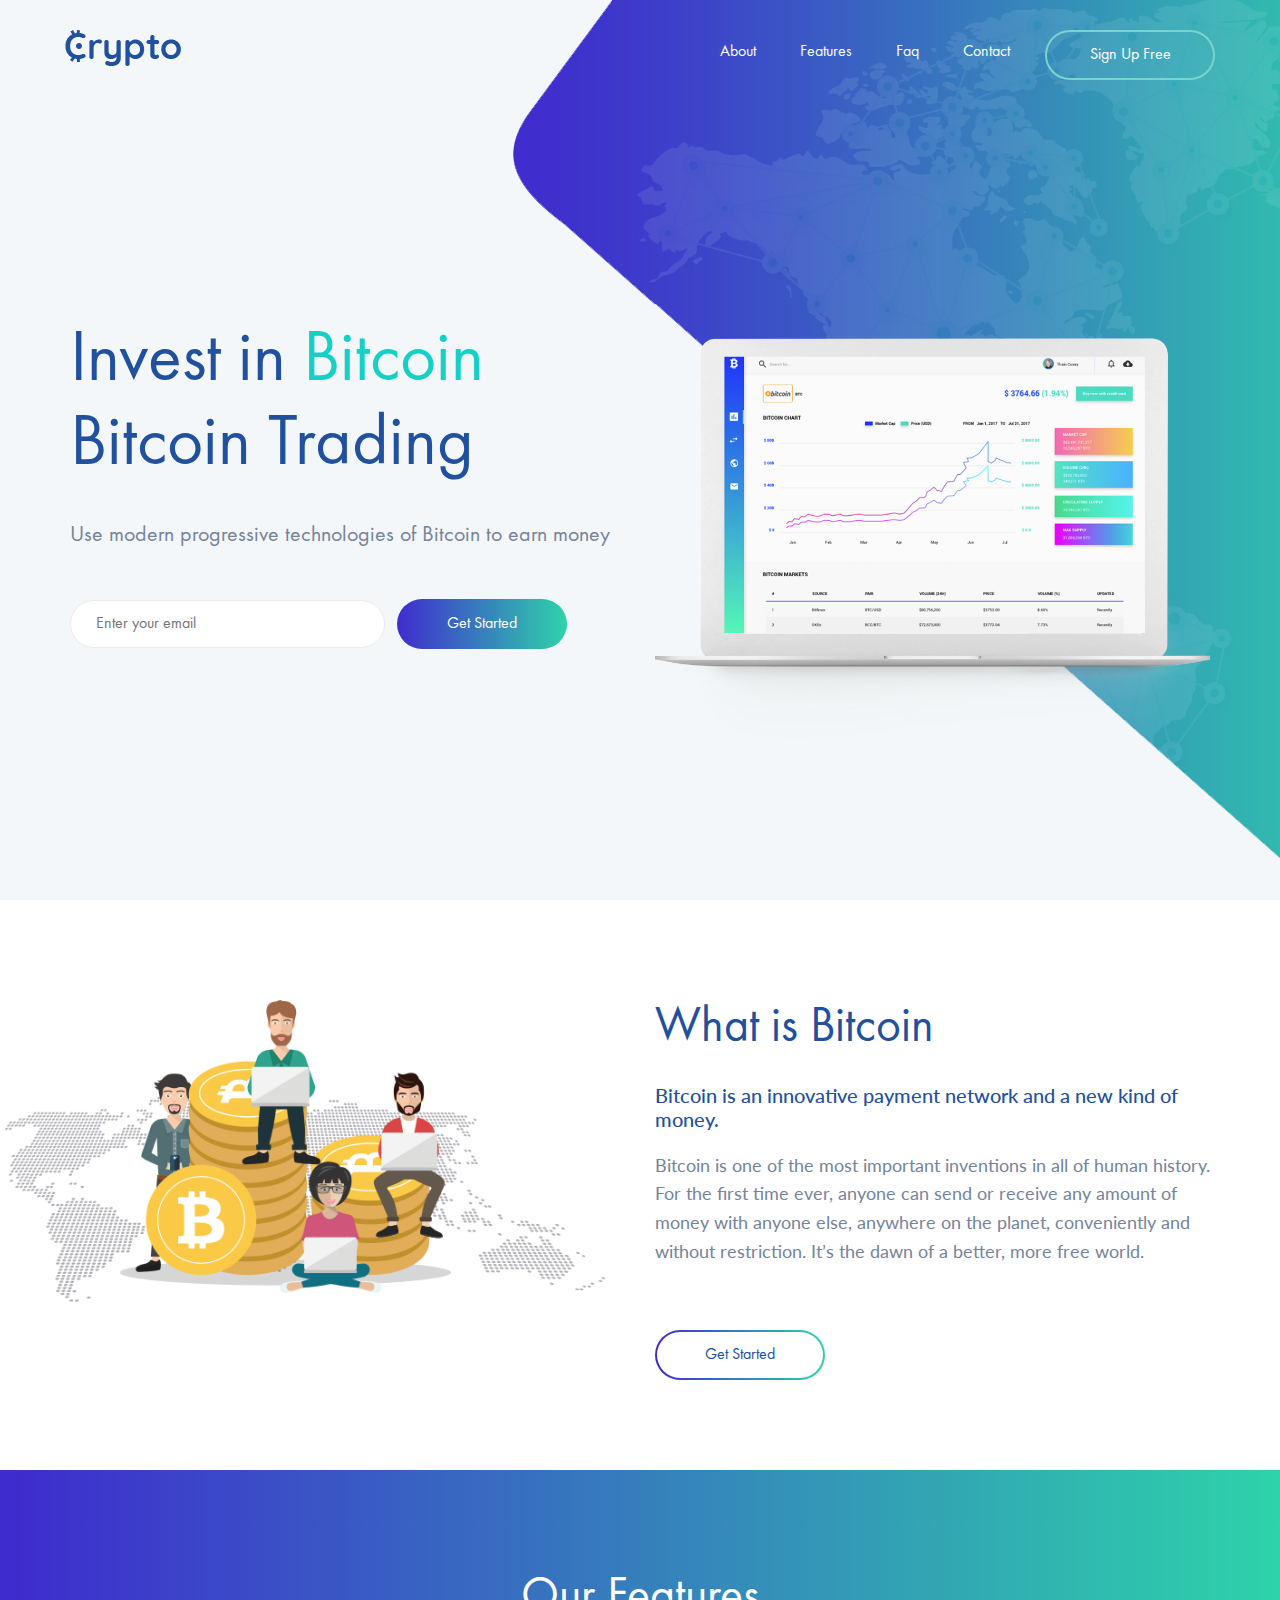
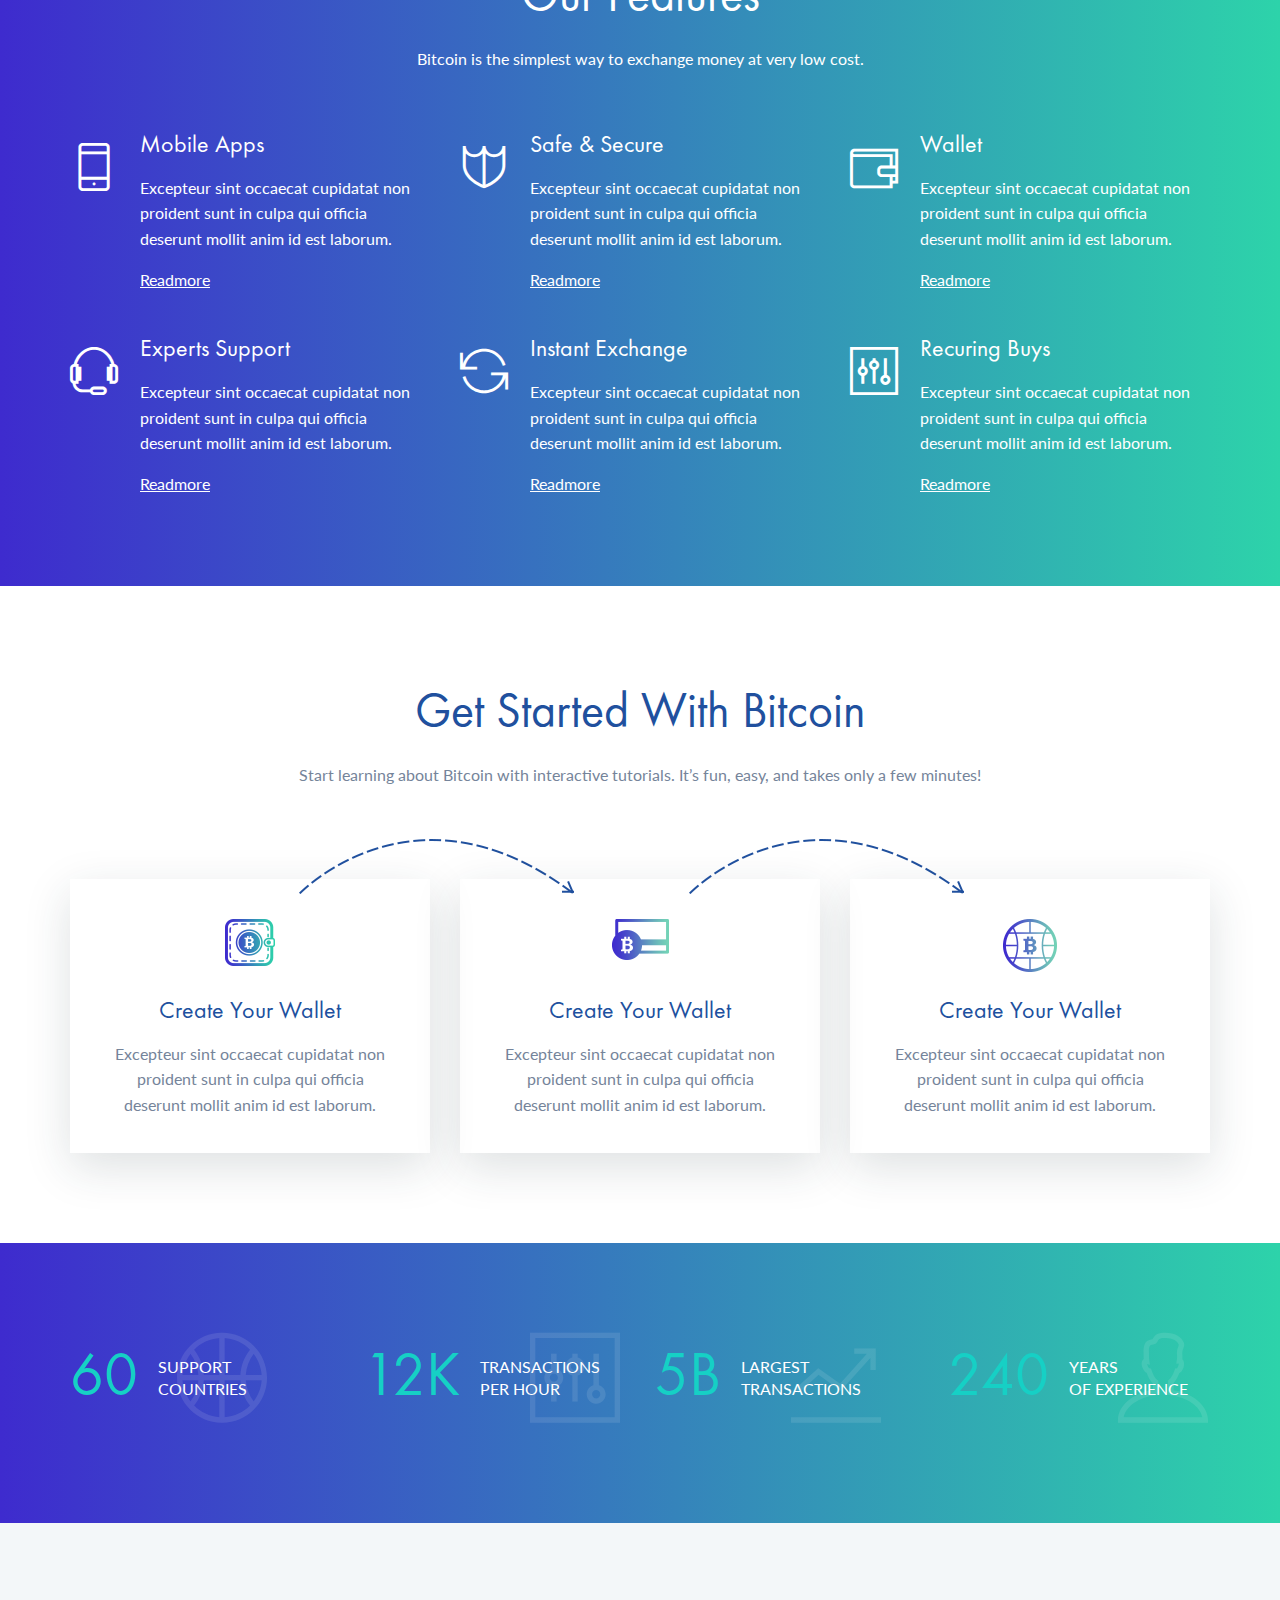
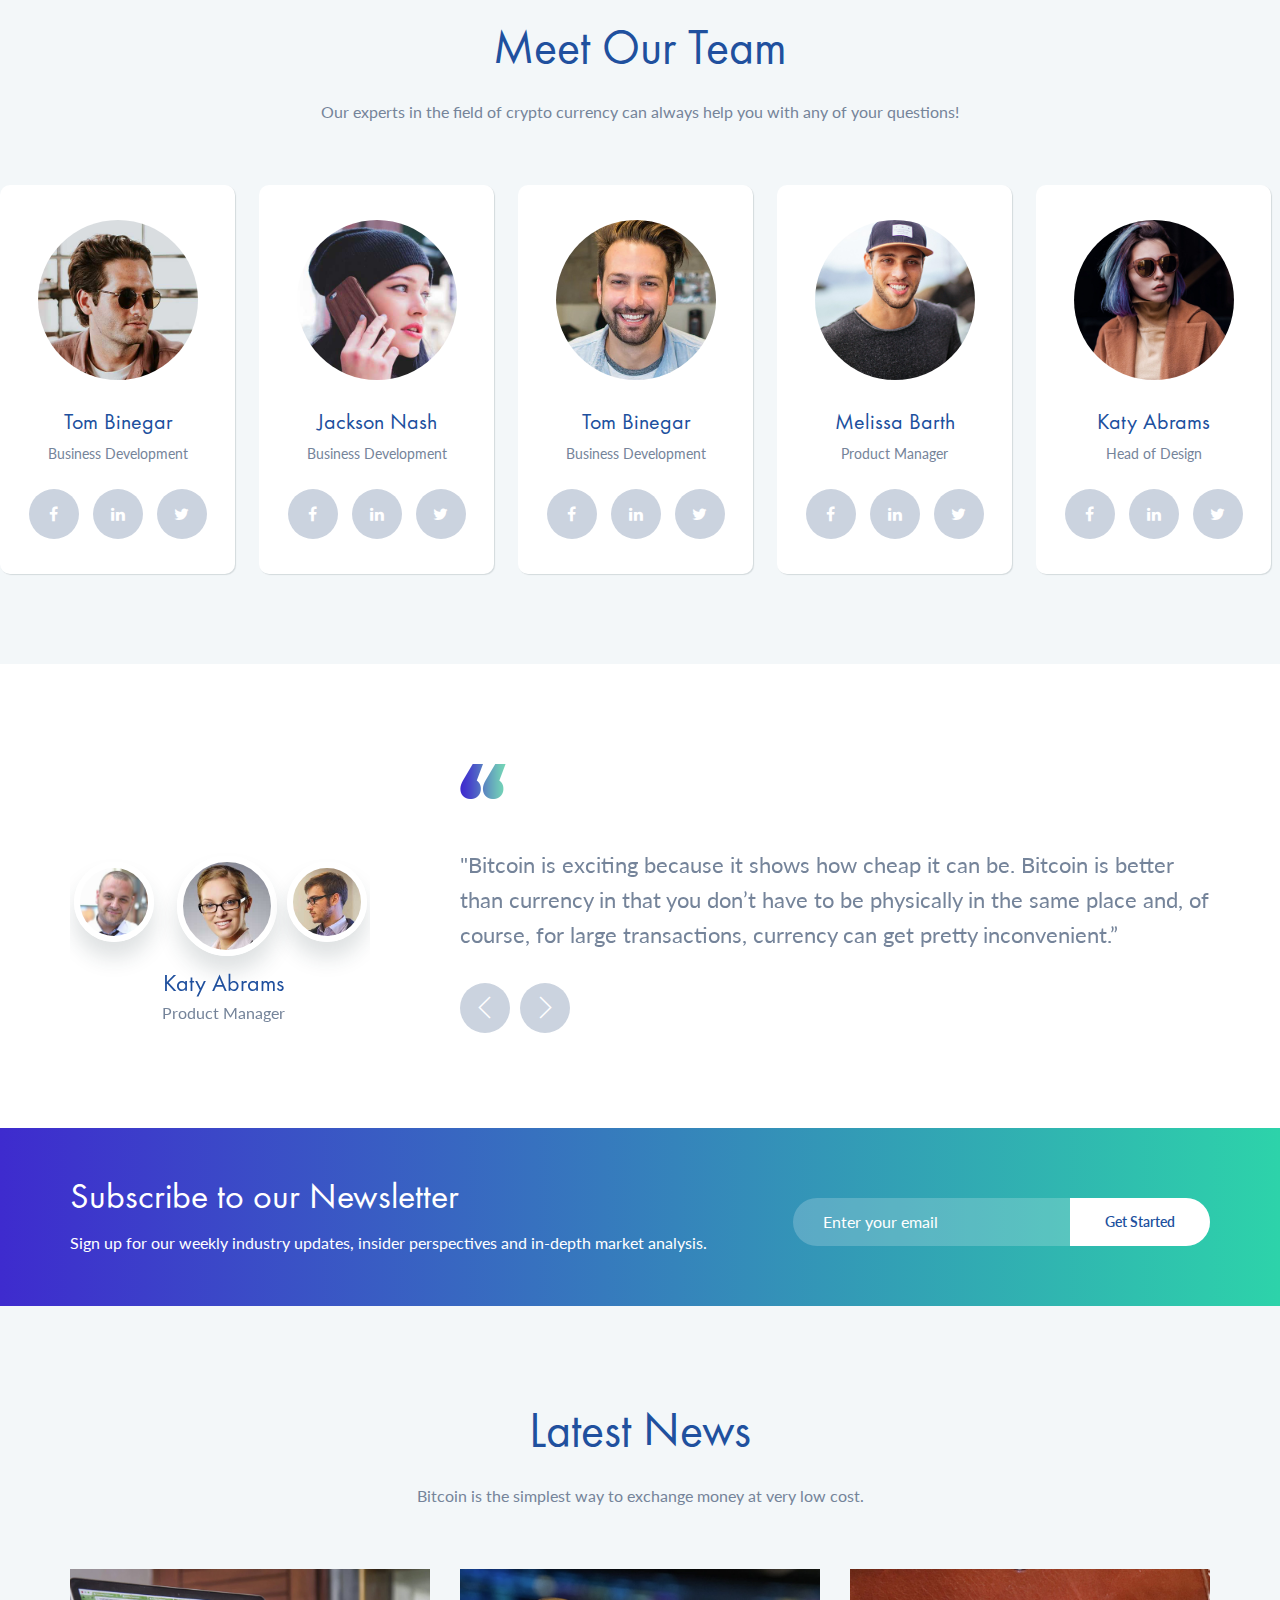
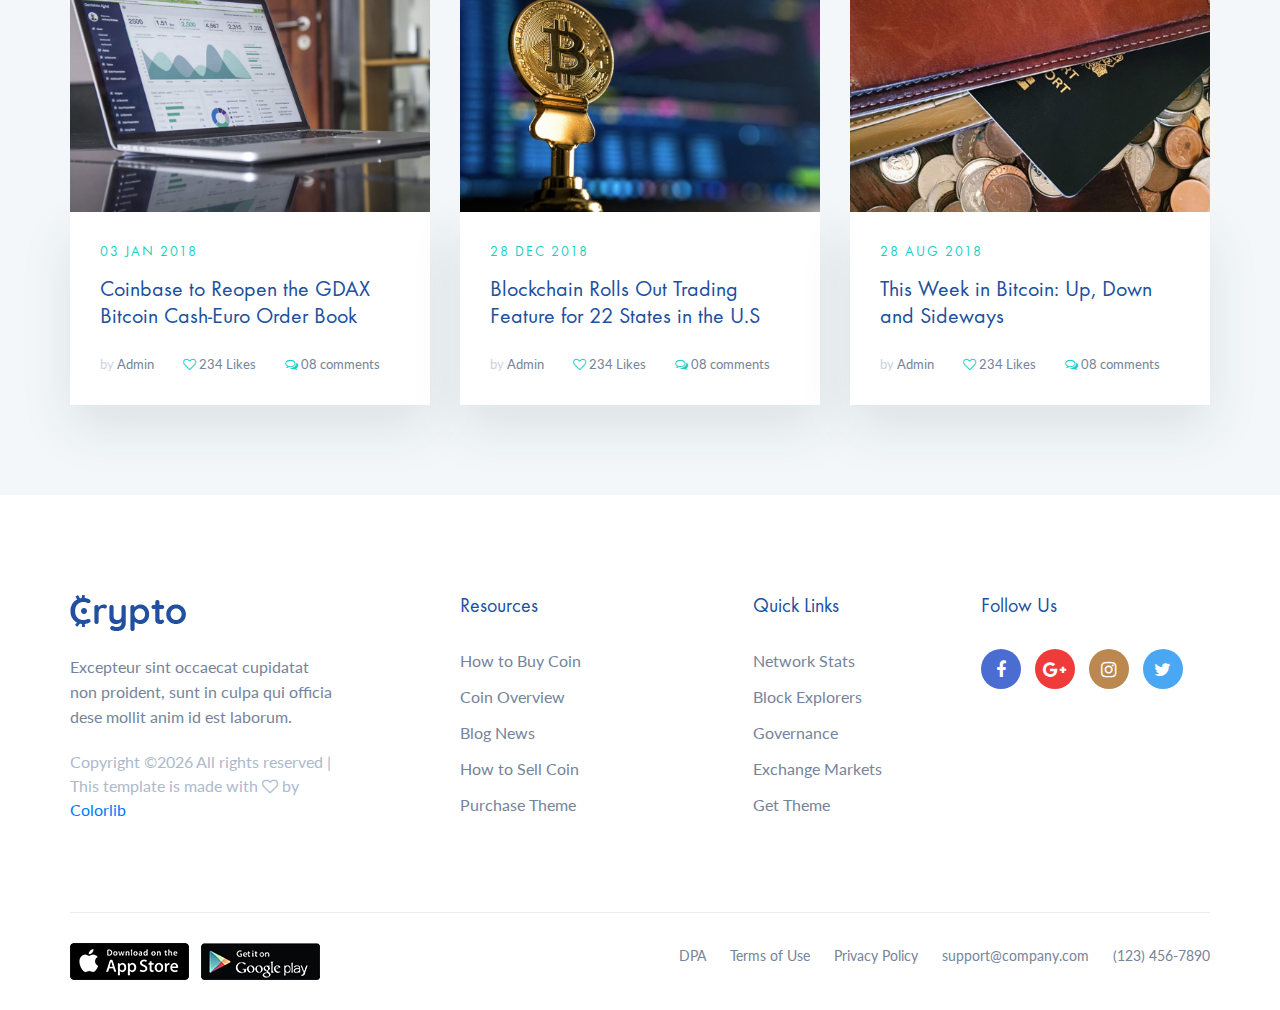
==== index.html @ 9664c6f5 "Initial commit" ====
<!DOCTYPE html>
<html lang="en">

<!-- Mirrored from preview.colorlib.com/theme/cryptocurrency/ by HTTrack Website Copier/3.x [XR&CO'2014], Wed, 09 Dec 2020 04:02:11 GMT -->
<head>
	<title>Cryptocurrency - Landing Page Template</title>
	<meta charset="UTF-8">
	<meta name="description" content="Cryptocurrency Landing Page Template">
	<meta name="keywords" content="cryptocurrency, unica, creative, html">
	<meta name="viewport" content="width=device-width, initial-scale=1.0">
	<!-- Favicon -->
	<link href="img/favicon.ico" rel="shortcut icon"/>

	<!-- Google Fonts -->
	<link href="https://fonts.googleapis.com/css?family=Lato" rel="stylesheet">

	<!-- Stylesheets -->
	<link rel="stylesheet" href="css/bootstrap.min.css"/>
	<link rel="stylesheet" href="css/font-awesome.min.css"/>
	<link rel="stylesheet" href="css/themify-icons.css"/>
	<link rel="stylesheet" href="css/animate.css"/>
	<link rel="stylesheet" href="css/owl.carousel.css"/>
	<link rel="stylesheet" href="css/style.css"/>


	<!--[if lt IE 9]>
	  <script src="https://oss.maxcdn.com/html5shiv/3.7.2/html5shiv.min.js"></script>
	  <script src="https://oss.maxcdn.com/respond/1.4.2/respond.min.js"></script>
	<![endif]-->

</head>
<body>
	<!-- Page Preloder -->
	<div id="preloder">
		<div class="loader"></div>
	</div>

	<!-- Header section -->
	<header class="header-section clearfix">
		<div class="container-fluid">
			<a href="index-2.html" class="site-logo">
				<img src="img/logo.png" alt="">
			</a>
			<div class="responsive-bar"><i class="fa fa-bars"></i></div>
			<a href="#" class="user"><i class="fa fa-user"></i></a>
			<a href="#" class="site-btn">Sign Up Free</a>
			<nav class="main-menu">
				<ul class="menu-list">
					<li><a href="#">About</a></li>
					<li><a href="#">Features</a></li>
					<li><a href="#">Faq</a></li>
					<li><a href="#">Contact</a></li>
				</ul>
			</nav>
		</div>
	</header>
	<!-- Header section end -->


	<!-- Hero section -->
	<section class="hero-section">
		<div class="container">
			<div class="row">
				<div class="col-md-6 hero-text">
					<h2>Invest in <span>Bitcoin</span> <br>Bitcoin Trading</h2>
					<h4>Use modern progressive technologies of Bitcoin to earn money</h4>
					<form class="hero-subscribe-from">
						<input type="text" placeholder="Enter your email">
						<button class="site-btn sb-gradients">Get Started</button>
					</form>
				</div>
				<div class="col-md-6">
					<img src="img/laptop.png" class="laptop-image" alt="">
				</div>
			</div>
		</div>
	</section>
	<!-- Hero section end -->


	<!-- About section -->
	<section class="about-section spad">
		<div class="container">
			<div class="row">
				<div class="col-lg-6 offset-lg-6 about-text">
					<h2>What is Bitcoin</h2>
					<h5>Bitcoin is an innovative payment network and a new kind of money.</h5>
					<p>Bitcoin is one of the most important inventions in all of human history. For the first time ever, anyone can send or receive any amount of money with anyone else, anywhere on the planet, conveniently and without restriction. It’s the dawn of a better, more free world.</p>
					<a href="#" class="site-btn sb-gradients sbg-line mt-5">Get Started</a>
				</div>
			</div>
			<div class="about-img">
				<img src="img/about-img.png" alt="">
			</div>
		</div>
	</section>
	<!-- About section end -->


	<!-- Features section -->
	<section class="features-section spad gradient-bg">
		<div class="container text-white">
			<div class="section-title text-center">
				<h2>Our Features</h2>
				<p>Bitcoin is the simplest way to exchange money at very low cost.</p>
			</div>
			<div class="row">
				<!-- feature -->
				<div class="col-md-6 col-lg-4 feature">
					<i class="ti-mobile"></i>
					<div class="feature-content">
						<h4>Mobile Apps</h4>
						<p>Excepteur sint occaecat cupidatat non proident sunt in culpa qui officia deserunt mollit anim id est laborum. </p>
						<a href="#" class="readmore">Readmore</a>
					</div>
				</div>
				<!-- feature -->
				<div class="col-md-6 col-lg-4 feature">
					<i class="ti-shield"></i>
					<div class="feature-content">
						<h4>Safe & Secure</h4>
						<p>Excepteur sint occaecat cupidatat non proident sunt in culpa qui officia deserunt mollit anim id est laborum. </p>
						<a href="#" class="readmore">Readmore</a>
					</div>
				</div>
				<!-- feature -->
				<div class="col-md-6 col-lg-4 feature">
					<i class="ti-wallet"></i>
					<div class="feature-content">
						<h4>Wallet</h4>
						<p>Excepteur sint occaecat cupidatat non proident sunt in culpa qui officia deserunt mollit anim id est laborum. </p>
						<a href="#" class="readmore">Readmore</a>
					</div>
				</div>
				<!-- feature -->
				<div class="col-md-6 col-lg-4 feature">
					<i class="ti-headphone-alt"></i>
					<div class="feature-content">
						<h4>Experts Support</h4>
						<p>Excepteur sint occaecat cupidatat non proident sunt in culpa qui officia deserunt mollit anim id est laborum. </p>
						<a href="#" class="readmore">Readmore</a>
					</div>
				</div>
				<!-- feature -->
				<div class="col-md-6 col-lg-4 feature">
					<i class="ti-reload"></i>
					<div class="feature-content">
						<h4>Instant Exchange</h4>
						<p>Excepteur sint occaecat cupidatat non proident sunt in culpa qui officia deserunt mollit anim id est laborum. </p>
						<a href="#" class="readmore">Readmore</a>
					</div>
				</div>
				<!-- feature -->
				<div class="col-md-6 col-lg-4 feature">
					<i class="ti-panel"></i>
					<div class="feature-content">
						<h4>Recuring Buys</h4>
						<p>Excepteur sint occaecat cupidatat non proident sunt in culpa qui officia deserunt mollit anim id est laborum. </p>
						<a href="#" class="readmore">Readmore</a>
					</div>
				</div>
			</div>
		</div>
	</section>
	<!-- Features section end -->


	<!-- Process section -->
	<section class="process-section spad">
		<div class="container">
			<div class="section-title text-center">
				<h2>Get Started With Bitcoin</h2>
				<p>Start learning about Bitcoin with interactive tutorials. It’s fun, easy, and takes only a few minutes! </p>
			</div>
			<div class="row">
				<div class="col-md-4 process">
					<div class="process-step">
						<figure class="process-icon">
							<img src="img/process-icons/1.png" alt="#">
						</figure>
						<h4>Create Your Wallet</h4>
						<p>Excepteur sint occaecat cupidatat non proident sunt in culpa qui officia deserunt mollit anim id est laborum. </p>
					</div>
				</div>
				<div class="col-md-4 process">
					<div class="process-step">
						<figure class="process-icon">
							<img src="img/process-icons/2.png" alt="#">
						</figure>
						<h4>Create Your Wallet</h4>
						<p>Excepteur sint occaecat cupidatat non proident sunt in culpa qui officia deserunt mollit anim id est laborum. </p>
					</div>
				</div>
				<div class="col-md-4 process">
					<div class="process-step">
						<figure class="process-icon">
							<img src="img/process-icons/3.png" alt="#">
						</figure>
						<h4>Create Your Wallet</h4>
						<p>Excepteur sint occaecat cupidatat non proident sunt in culpa qui officia deserunt mollit anim id est laborum. </p>
					</div>
				</div>
			</div>
		</div>
	</section>
	<!-- Process section end -->


	<!-- Fact section -->
	<section class="fact-section gradient-bg">
		<div class="container">
			<div class="row">
				<div class="col-sm-6 col-md-6 col-lg-3">
					<div class="fact">
						<h2>60</h2>
						<p>Support <br> Countries</p>
						<i class="ti-basketball"></i>
					</div>
				</div>
				<div class="col-sm-6 col-md-6 col-lg-3">
					<div class="fact">
						<h2>12K</h2>
						<p>Transactions  <br> per hour</p>
						<i class="ti-panel"></i>
					</div>
				</div>
				<div class="col-sm-6 col-md-6 col-lg-3">
					<div class="fact">
						<h2>5B</h2>
						<p>Largest <br> Transactions</p>
						<i class="ti-stats-up"></i>
					</div>
				</div>
				<div class="col-sm-6 col-md-6 col-lg-3">
					<div class="fact">
						<h2>240</h2>
						<p>Years <br> of Experience</p>
						<i class="ti-user"></i>
					</div>
				</div>
			</div>
		</div>
	</section>
	<!-- Fact section end -->


	<!-- Team section -->
	<section class="team-section spad">
		<div class="container">
			<div class="section-title text-center">
				<h2>Meet Our Team</h2>
				<p>Our experts in the field of crypto currency can always help you with any of your questions!</p>
			</div>
		</div>
		<div class="team-members clearfix">
			<!-- Team member -->
			<div class="member">
				<div class="member-text">
					<div class="member-img set-bg" data-setbg="img/member/1.jpg"></div>
					<h2>Tom Binegar</h2>
					<span>Business Development</span>
				</div>
				<div class="member-social">
					<a href="#"><i class="fa fa-facebook"></i></a>
					<a href="#"><i class="fa fa-linkedin"></i></a>
					<a href="#"><i class="fa fa-twitter"></i></a>
				</div>
				<div class="member-info">
					<div class="member-img mf set-bg" data-setbg="img/member/1.jpg"></div>
					<div class="member-meta">
						<h2>Tom Binegar</h2>
						<span>Marketing Director</span>
					</div>
					<p>Jackson Nash is a full-time faculty member of the Marketing and Behavioural Science Division at the Sauder School of Business at UBC. He leads the Entrepreneurship Group, in the undergraduate and graduate programs, teaching actively in both of these.</p>
				</div>
			</div>
			<!-- Team member -->
			<div class="member">
				<div class="member-text">
					<div class="member-img set-bg" data-setbg="img/member/2.jpg"></div>
					<h2>Jackson Nash</h2>
					<span>Business Development</span>
				</div>
				<div class="member-social">
					<a href="#"><i class="fa fa-facebook"></i></a>
					<a href="#"><i class="fa fa-linkedin"></i></a>
					<a href="#"><i class="fa fa-twitter"></i></a>
				</div>
				<div class="member-info">
					<div class="member-img mf set-bg" data-setbg="img/member/2.jpg"></div>
					<div class="member-meta">
						<h2>Jackson Nash</h2>
						<span>Marketing Director</span>
					</div>
					<p>Jackson Nash is a full-time faculty member of the Marketing and Behavioural Science Division at the Sauder School of Business at UBC. He leads the Entrepreneurship Group, in the undergraduate and graduate programs, teaching actively in both of these.</p>
				</div>
			</div>
			<!-- Team member -->
			<div class="member">
				<div class="member-text">
					<div class="member-img set-bg" data-setbg="img/member/3.jpg"></div>
					<h2>Tom Binegar</h2>
					<span>Business Development</span>
				</div>
				<div class="member-social">
					<a href="#"><i class="fa fa-facebook"></i></a>
					<a href="#"><i class="fa fa-linkedin"></i></a>
					<a href="#"><i class="fa fa-twitter"></i></a>
				</div>
				<div class="member-info">
					<div class="member-img mf set-bg" data-setbg="img/member/3.jpg"></div>
					<div class="member-meta">
						<h2>Aaron Ballance</h2>
						<span>Ceo Bitcoin</span>
					</div>
					<p>Jackson Nash is a full-time faculty member of the Marketing and Behavioural Science Division at the Sauder School of Business at UBC. He leads the Entrepreneurship Group, in the undergraduate and graduate programs, teaching actively in both of these.</p>
				</div>
			</div>
			<!-- Team member -->
			<div class="member">
				<div class="member-text">
					<div class="member-img set-bg" data-setbg="img/member/4.jpg"></div>
					<h2>Melissa Barth</h2>
					<span>Product Manager</span>
				</div>
				<div class="member-social">
					<a href="#"><i class="fa fa-facebook"></i></a>
					<a href="#"><i class="fa fa-linkedin"></i></a>
					<a href="#"><i class="fa fa-twitter"></i></a>
				</div>
				<div class="member-info">
					<div class="member-img mf set-bg" data-setbg="img/member/4.jpg"></div>
					<div class="member-meta">
						<h2>Melissa Barth</h2>
						<span>Product Manager</span>
					</div>
					<p>Jackson Nash is a full-time faculty member of the Marketing and Behavioural Science Division at the Sauder School of Business at UBC. He leads the Entrepreneurship Group, in the undergraduate and graduate programs, teaching actively in both of these.</p>
				</div>
			</div>
			<!-- Team member -->
			<div class="member">
				<div class="member-text">
					<div class="member-img set-bg" data-setbg="img/member/5.jpg"></div>
					<h2>Katy Abrams</h2>
					<span>Head of Design</span>
				</div>
				<div class="member-social">
					<a href="#"><i class="fa fa-facebook"></i></a>
					<a href="#"><i class="fa fa-linkedin"></i></a>
					<a href="#"><i class="fa fa-twitter"></i></a>
				</div>
				<div class="member-info">
					<div class="member-img mf set-bg" data-setbg="img/member/5.jpg"></div>
					<div class="member-meta">
						<h2>Katy Abrams</h2>
						<span>Head of Design</span>
					</div>
					<p>Jackson Nash is a full-time faculty member of the Marketing and Behavioural Science Division at the Sauder School of Business at UBC. He leads the Entrepreneurship Group, in the undergraduate and graduate programs, teaching actively in both of these.</p>
				</div>
			</div>
		</div>
	</section>
	<!-- Team section -->


	<!-- Review section -->
	<section class="review-section spad">
		<div class="container">
			<div class="row">
				<div class="col-lg-8 push-8">
					<img src="img/quote.png" alt="" class="quote mb-5">
					<div class="review-text-slider owl-carousel">
						<div class="review-text">
							<p>"Bitcoin is exciting because it shows how cheap it can be. Bitcoin is better than currency in that you don’t have to be physically in the same place and, of course, for large transactions, currency can get pretty inconvenient.”</p>
						</div>
						<div class="review-text">
							<p>"Bitcoin is exciting because it shows how cheap it can be. Bitcoin is better than currency in that you don’t have to be physically in the same place and, of course, for large transactions, currency can get pretty inconvenient.”</p>
						</div>
						<div class="review-text">
							<p>"Bitcoin is exciting because it shows how cheap it can be. Bitcoin is better than currency in that you don’t have to be physically in the same place and, of course, for large transactions, currency can get pretty inconvenient.”</p>
						</div>
					</div>
				</div>
				<div class="col-lg-4 pr-0 pull-3">
					<div class="review-meta-slider owl-carousel pt-5">
						<div class="author-meta">
							<div class="author-avatar set-bg" data-setbg="img/review/1.jpg"></div>
							<div class="author-name">
								<h4>Aaron Ballance</h4>
								<p>Ceo Bitcoin</p>
							</div>
						</div>
						<div class="author-meta">
							<div class="author-avatar set-bg" data-setbg="img/review/2.jpg"></div>
							<div class="author-name">
								<h4>Jackson Nash</h4>
								<p>Head of Design</p>
							</div>
						</div>
						<div class="author-meta">
							<div class="author-avatar set-bg" data-setbg="img/review/3.jpg"></div>
							<div class="author-name">
								<h4>Katy Abrams</h4>
								<p>Product Manager</p>
							</div>
						</div>
					</div>
				</div>
			</div>
		</div>
	</section>
	<!-- Review section end -->


	<!-- Newsletter section -->
	<section class="newsletter-section gradient-bg">
		<div class="container text-white">
			<div class="row">
				<div class="col-lg-7 newsletter-text">
					<h2>Subscribe to our Newsletter</h2>
					<p>Sign up for our weekly industry updates, insider perspectives and in-depth market analysis.</p>
				</div>
				<div class="col-lg-5 col-md-8 offset-lg-0 offset-md-2">
					<form class="newsletter-form">
						<input type="text" placeholder="Enter your email">
						<button>Get Started</button>
					</form>
				</div>
			</div>
		</div>
	</section>
	<!-- Newsletter section end -->



	<!-- Blog section -->
	<section class="blog-section spad">
		<div class="container">
			<div class="section-title text-center">
				<h2>Latest News</h2>
				<p>Bitcoin is the simplest way to exchange money at very low cost.</p>
			</div>
			<div class="row">
				<!-- blog item -->
				<div class="col-md-4">
					<div class="blog-item">
						<figure class="blog-thumb">
							<img src="img/blog/1.jpg" alt="">
						</figure>
						<div class="blog-text">
							<div class="post-date">03 jan 2018</div>
							<h4 class="blog-title"><a href="#">Coinbase to Reopen the GDAX Bitcoin Cash-Euro Order Book</a></h4>
							<div class="post-meta">
								<a href="#"><span>by</span> Admin</a>
								<a href="#"><i class="fa fa-heart-o"></i> 234 Likes</a>
								<a href="#"><i class="fa fa-comments-o"></i> 08 comments</a>
							</div>
						</div>
					</div>
				</div>
				<!-- blog item -->
				<div class="col-md-4">
					<div class="blog-item">
						<figure class="blog-thumb">
							<img src="img/blog/2.jpg" alt="">
						</figure>
						<div class="blog-text">
							<div class="post-date">28 dec 2018</div>
							<h4 class="blog-title"><a href="#">Blockchain Rolls Out Trading Feature for 22 States in the U.S</a></h4>
							<div class="post-meta">
								<a href="#"><span>by</span> Admin</a>
								<a href="#"><i class="fa fa-heart-o"></i> 234 Likes</a>
								<a href="#"><i class="fa fa-comments-o"></i> 08 comments</a>
							</div>
						</div>
					</div>
				</div>
				<!-- blog item -->
				<div class="col-md-4">
					<div class="blog-item">
						<figure class="blog-thumb">
							<img src="img/blog/3.jpg" alt="">
						</figure>
						<div class="blog-text">
							<div class="post-date">28 aug 2018</div>
							<h4 class="blog-title"><a href="#">This Week in Bitcoin: Up, Down and Sideways</a></h4>
							<div class="post-meta">
								<a href="#"><span>by</span> Admin</a>
								<a href="#"><i class="fa fa-heart-o"></i> 234 Likes</a>
								<a href="#"><i class="fa fa-comments-o"></i> 08 comments</a>
							</div>
						</div>
					</div>
				</div>
			</div>
		</div>
	</section>
	<!-- Blog section end -->


	<!-- Footer section -->
	<footer class="footer-section">
		<div class="container">
			<div class="row spad">
				<div class="col-md-6 col-lg-3 footer-widget">
					<img src="img/logo.png" class="mb-4" alt="">
					<p>Excepteur sint occaecat cupidatat non proident, sunt in culpa qui officia dese mollit anim id est laborum.</p>
					<span><!-- Link back to Colorlib can't be removed. Template is licensed under CC BY 3.0. -->
Copyright &copy;<script>document.write(new Date().getFullYear());</script> All rights reserved | This template is made with <i class="fa fa-heart-o" aria-hidden="true"></i> by <a href="https://colorlib.com/" target="_blank">Colorlib</a>
<!-- Link back to Colorlib can't be removed. Template is licensed under CC BY 3.0. --></span>
				</div>
				<div class="col-md-6 col-lg-2 offset-lg-1 footer-widget">
					<h5 class="widget-title">Resources</h5>
					<ul>
						<li><a href="#">How to Buy Coin</a></li>
						<li><a href="#">Coin Overview</a></li>
						<li><a href="#">Blog News</a></li>
						<li><a href="#">How to Sell Coin</a></li>
						<li><a href="#">Purchase Theme</a></li>
					</ul>
				</div>
				<div class="col-md-6 col-lg-2 offset-lg-1 footer-widget">
					<h5 class="widget-title">Quick Links</h5>
					<ul>
						<li><a href="#">Network Stats</a></li>
						<li><a href="#">Block Explorers</a></li>
						<li><a href="#">Governance</a></li>
						<li><a href="#">Exchange Markets</a></li>
						<li><a href="#">Get Theme</a></li>
					</ul>
				</div>
				<div class="col-md-6 col-lg-3 footer-widget pl-lg-5 pl-3">
					<h5 class="widget-title">Follow Us</h5>
					<div class="social">
						<a href="#" class="facebook"><i class="fa fa-facebook"></i></a>
						<a href="#" class="google"><i class="fa fa-google-plus"></i></a>
						<a href="#" class="instagram"><i class="fa fa-instagram"></i></a>
						<a href="#" class="twitter"><i class="fa fa-twitter"></i></a>
					</div>
				</div>
			</div>
			<div class="footer-bottom">
				<div class="row">
					<div class="col-lg-4 store-links text-center text-lg-left pb-3 pb-lg-0">
						<a href="#"><img src="img/appstore.png" alt="" class="mr-2"></a>
						<a href="#"><img src="img/playstore.png" alt=""></a>
					</div>
					<div class="col-lg-8 text-center text-lg-right">
						<ul class="footer-nav">
							<li><a href="#">DPA</a></li>
							<li><a href="#">Terms of Use</a></li>
							<li><a href="#">Privacy Policy </a></li>
							<li><a href="#">support@company.com</a></li>
							<li><a href="#">(123) 456-7890</a></li>
						</ul>
					</div>
				</div>
			</div>
		</div>
	</footer>


	<!--====== Javascripts & Jquery ======-->
	<script src="js/jquery-3.2.1.min.js"></script>
	<script src="js/owl.carousel.min.js"></script>
	<script src="js/main.js"></script>

<!-- Global site tag (gtag.js) - Google Analytics -->
<script async src="https://www.googletagmanager.com/gtag/js?id=UA-23581568-13"></script>
<script>
  window.dataLayer = window.dataLayer || [];
  function gtag(){dataLayer.push(arguments);}
  gtag('js', new Date());

  gtag('config', 'UA-23581568-13');
</script>


</body>

<!-- Mirrored from preview.colorlib.com/theme/cryptocurrency/ by HTTrack Website Copier/3.x [XR&CO'2014], Wed, 09 Dec 2020 04:02:21 GMT -->
</html>
---- css/themify-icons.css ----
@font-face {
	font-family: 'themify';
	src:url('../icon-fonts/themify9f24.eot?-fvbane');
	src:url('../icon-fonts/themifyd41d.eot?#iefix-fvbane') format('embedded-opentype'),
		url('../icon-fonts/themify9f24.woff?-fvbane') format('woff'),
		url('../icon-fonts/themify9f24.ttf?-fvbane') format('truetype'),
		url('../icon-fonts/themify9f24.svg?-fvbane#themify') format('svg');
	font-weight: normal;
	font-style: normal;
}

[class^="ti-"], [class*=" ti-"] {
	font-family: 'themify';
	speak: none;
	font-style: normal;
	font-weight: normal;
	font-variant: normal;
	text-transform: none;
	line-height: 1;

	/* Better Font Rendering =========== */
	-webkit-font-smoothing: antialiased;
	-moz-osx-font-smoothing: grayscale;
}

.ti-wand:before {
	content: "\e600";
}
.ti-volume:before {
	content: "\e601";
}
.ti-user:before {
	content: "\e602";
}
.ti-unlock:before {
	content: "\e603";
}
.ti-unlink:before {
	content: "\e604";
}
.ti-trash:before {
	content: "\e605";
}
.ti-thought:before {
	content: "\e606";
}
.ti-target:before {
	content: "\e607";
}
.ti-tag:before {
	content: "\e608";
}
.ti-tablet:before {
	content: "\e609";
}
.ti-star:before {
	content: "\e60a";
}
.ti-spray:before {
	content: "\e60b";
}
.ti-signal:before {
	content: "\e60c";
}
.ti-shopping-cart:before {
	content: "\e60d";
}
.ti-shopping-cart-full:before {
	content: "\e60e";
}
.ti-settings:before {
	content: "\e60f";
}
.ti-search:before {
	content: "\e610";
}
.ti-zoom-in:before {
	content: "\e611";
}
.ti-zoom-out:before {
	content: "\e612";
}
.ti-cut:before {
	content: "\e613";
}
.ti-ruler:before {
	content: "\e614";
}
.ti-ruler-pencil:before {
	content: "\e615";
}
.ti-ruler-alt:before {
	content: "\e616";
}
.ti-bookmark:before {
	content: "\e617";
}
.ti-bookmark-alt:before {
	content: "\e618";
}
.ti-reload:before {
	content: "\e619";
}
.ti-plus:before {
	content: "\e61a";
}
.ti-pin:before {
	content: "\e61b";
}
.ti-pencil:before {
	content: "\e61c";
}
.ti-pencil-alt:before {
	content: "\e61d";
}
.ti-paint-roller:before {
	content: "\e61e";
}
.ti-paint-bucket:before {
	content: "\e61f";
}
.ti-na:before {
	content: "\e620";
}
.ti-mobile:before {
	content: "\e621";
}
.ti-minus:before {
	content: "\e622";
}
.ti-medall:before {
	content: "\e623";
}
.ti-medall-alt:before {
	content: "\e624";
}
.ti-marker:before {
	content: "\e625";
}
.ti-marker-alt:before {
	content: "\e626";
}
.ti-arrow-up:before {
	content: "\e627";
}
.ti-arrow-right:before {
	content: "\e628";
}
.ti-arrow-left:before {
	content: "\e629";
}
.ti-arrow-down:before {
	content: "\e62a";
}
.ti-lock:before {
	content: "\e62b";
}
.ti-location-arrow:before {
	content: "\e62c";
}
.ti-link:before {
	content: "\e62d";
}
.ti-layout:before {
	content: "\e62e";
}
.ti-layers:before {
	content: "\e62f";
}
.ti-layers-alt:before {
	content: "\e630";
}
.ti-key:before {
	content: "\e631";
}
.ti-import:before {
	content: "\e632";
}
.ti-image:before {
	content: "\e633";
}
.ti-heart:before {
	content: "\e634";
}
.ti-heart-broken:before {
	content: "\e635";
}
.ti-hand-stop:before {
	content: "\e636";
}
.ti-hand-open:before {
	content: "\e637";
}
.ti-hand-drag:before {
	content: "\e638";
}
.ti-folder:before {
	content: "\e639";
}
.ti-flag:before {
	content: "\e63a";
}
.ti-flag-alt:before {
	content: "\e63b";
}
.ti-flag-alt-2:before {
	content: "\e63c";
}
.ti-eye:before {
	content: "\e63d";
}
.ti-export:before {
	content: "\e63e";
}
.ti-exchange-vertical:before {
	content: "\e63f";
}
.ti-desktop:before {
	content: "\e640";
}
.ti-cup:before {
	content: "\e641";
}
.ti-crown:before {
	content: "\e642";
}
.ti-comments:before {
	content: "\e643";
}
.ti-comment:before {
	content: "\e644";
}
.ti-comment-alt:before {
	content: "\e645";
}
.ti-close:before {
	content: "\e646";
}
.ti-clip:before {
	content: "\e647";
}
.ti-angle-up:before {
	content: "\e648";
}
.ti-angle-right:before {
	content: "\e649";
}
.ti-angle-left:before {
	content: "\e64a";
}
.ti-angle-down:before {
	content: "\e64b";
}
.ti-check:before {
	content: "\e64c";
}
.ti-check-box:before {
	content: "\e64d";
}
.ti-camera:before {
	content: "\e64e";
}
.ti-announcement:before {
	content: "\e64f";
}
.ti-brush:before {
	content: "\e650";
}
.ti-briefcase:before {
	content: "\e651";
}
.ti-bolt:before {
	content: "\e652";
}
.ti-bolt-alt:before {
	content: "\e653";
}
.ti-blackboard:before {
	content: "\e654";
}
.ti-bag:before {
	content: "\e655";
}
.ti-move:before {
	content: "\e656";
}
.ti-arrows-vertical:before {
	content: "\e657";
}
.ti-arrows-horizontal:before {
	content: "\e658";
}
.ti-fullscreen:before {
	content: "\e659";
}
.ti-arrow-top-right:before {
	content: "\e65a";
}
.ti-arrow-top-left:before {
	content: "\e65b";
}
.ti-arrow-circle-up:before {
	content: "\e65c";
}
.ti-arrow-circle-right:before {
	content: "\e65d";
}
.ti-arrow-circle-left:before {
	content: "\e65e";
}
.ti-arrow-circle-down:before {
	content: "\e65f";
}
.ti-angle-double-up:before {
	content: "\e660";
}
.ti-angle-double-right:before {
	content: "\e661";
}
.ti-angle-double-left:before {
	content: "\e662";
}
.ti-angle-double-down:before {
	content: "\e663";
}
.ti-zip:before {
	content: "\e664";
}
.ti-world:before {
	content: "\e665";
}
.ti-wheelchair:before {
	content: "\e666";
}
.ti-view-list:before {
	content: "\e667";
}
.ti-view-list-alt:before {
	content: "\e668";
}
.ti-view-grid:before {
	content: "\e669";
}
.ti-uppercase:before {
	content: "\e66a";
}
.ti-upload:before {
	content: "\e66b";
}
.ti-underline:before {
	content: "\e66c";
}
.ti-truck:before {
	content: "\e66d";
}
.ti-timer:before {
	content: "\e66e";
}
.ti-ticket:before {
	content: "\e66f";
}
.ti-thumb-up:before {
	content: "\e670";
}
.ti-thumb-down:before {
	content: "\e671";
}
.ti-text:before {
	content: "\e672";
}
.ti-stats-up:before {
	content: "\e673";
}
.ti-stats-down:before {
	content: "\e674";
}
.ti-split-v:before {
	content: "\e675";
}
.ti-split-h:before {
	content: "\e676";
}
.ti-smallcap:before {
	content: "\e677";
}
.ti-shine:before {
	content: "\e678";
}
.ti-shift-right:before {
	content: "\e679";
}
.ti-shift-left:before {
	content: "\e67a";
}
.ti-shield:before {
	content: "\e67b";
}
.ti-notepad:before {
	content: "\e67c";
}
.ti-server:before {
	content: "\e67d";
}
.ti-quote-right:before {
	content: "\e67e";
}
.ti-quote-left:before {
	content: "\e67f";
}
.ti-pulse:before {
	content: "\e680";
}
.ti-printer:before {
	content: "\e681";
}
.ti-power-off:before {
	content: "\e682";
}
.ti-plug:before {
	content: "\e683";
}
.ti-pie-chart:before {
	content: "\e684";
}
.ti-paragraph:before {
	content: "\e685";
}
.ti-panel:before {
	content: "\e686";
}
.ti-package:before {
	content: "\e687";
}
.ti-music:before {
	content: "\e688";
}
.ti-music-alt:before {
	content: "\e689";
}
.ti-mouse:before {
	content: "\e68a";
}
.ti-mouse-alt:before {
	content: "\e68b";
}
.ti-money:before {
	content: "\e68c";
}
.ti-microphone:before {
	content: "\e68d";
}
.ti-menu:before {
	content: "\e68e";
}
.ti-menu-alt:before {
	content: "\e68f";
}
.ti-map:before {
	content: "\e690";
}
.ti-map-alt:before {
	content: "\e691";
}
.ti-loop:before {
	content: "\e692";
}
.ti-location-pin:before {
	content: "\e693";
}
.ti-list:before {
	content: "\e694";
}
.ti-light-bulb:before {
	content: "\e695";
}
.ti-Italic:before {
	content: "\e696";
}
.ti-info:before {
	content: "\e697";
}
.ti-infinite:before {
	content: "\e698";
}
.ti-id-badge:before {
	content: "\e699";
}
.ti-hummer:before {
	content: "\e69a";
}
.ti-home:before {
	content: "\e69b";
}
.ti-help:before {
	content: "\e69c";
}
.ti-headphone:before {
	content: "\e69d";
}
.ti-harddrives:before {
	content: "\e69e";
}
.ti-harddrive:before {
	content: "\e69f";
}
.ti-gift:before {
	content: "\e6a0";
}
.ti-game:before {
	content: "\e6a1";
}
.ti-filter:before {
	content: "\e6a2";
}
.ti-files:before {
	content: "\e6a3";
}
.ti-file:before {
	content: "\e6a4";
}
.ti-eraser:before {
	content: "\e6a5";
}
.ti-envelope:before {
	content: "\e6a6";
}
.ti-download:before {
	content: "\e6a7";
}
.ti-direction:before {
	content: "\e6a8";
}
.ti-direction-alt:before {
	content: "\e6a9";
}
.ti-dashboard:before {
	content: "\e6aa";
}
.ti-control-stop:before {
	content: "\e6ab";
}
.ti-control-shuffle:before {
	content: "\e6ac";
}
.ti-control-play:before {
	content: "\e6ad";
}
.ti-control-pause:before {
	content: "\e6ae";
}
.ti-control-forward:before {
	content: "\e6af";
}
.ti-control-backward:before {
	content: "\e6b0";
}
.ti-cloud:before {
	content: "\e6b1";
}
.ti-cloud-up:before {
	content: "\e6b2";
}
.ti-cloud-down:before {
	content: "\e6b3";
}
.ti-clipboard:before {
	content: "\e6b4";
}
.ti-car:before {
	content: "\e6b5";
}
.ti-calendar:before {
	content: "\e6b6";
}
.ti-book:before {
	content: "\e6b7";
}
.ti-bell:before {
	content: "\e6b8";
}
.ti-basketball:before {
	content: "\e6b9";
}
.ti-bar-chart:before {
	content: "\e6ba";
}
.ti-bar-chart-alt:before {
	content: "\e6bb";
}
.ti-back-right:before {
	content: "\e6bc";
}
.ti-back-left:before {
	content: "\e6bd";
}
.ti-arrows-corner:before {
	content: "\e6be";
}
.ti-archive:before {
	content: "\e6bf";
}
.ti-anchor:before {
	content: "\e6c0";
}
.ti-align-right:before {
	content: "\e6c1";
}
.ti-align-left:before {
	content: "\e6c2";
}
.ti-align-justify:before {
	content: "\e6c3";
}
.ti-align-center:before {
	content: "\e6c4";
}
.ti-alert:before {
	content: "\e6c5";
}
.ti-alarm-clock:before {
	content: "\e6c6";
}
.ti-agenda:before {
	content: "\e6c7";
}
.ti-write:before {
	content: "\e6c8";
}
.ti-window:before {
	content: "\e6c9";
}
.ti-widgetized:before {
	content: "\e6ca";
}
.ti-widget:before {
	content: "\e6cb";
}
.ti-widget-alt:before {
	content: "\e6cc";
}
.ti-wallet:before {
	content: "\e6cd";
}
.ti-video-clapper:before {
	content: "\e6ce";
}
.ti-video-camera:before {
	content: "\e6cf";
}
.ti-vector:before {
	content: "\e6d0";
}
.ti-themify-logo:before {
	content: "\e6d1";
}
.ti-themify-favicon:before {
	content: "\e6d2";
}
.ti-themify-favicon-alt:before {
	content: "\e6d3";
}
.ti-support:before {
	content: "\e6d4";
}
.ti-stamp:before {
	content: "\e6d5";
}
.ti-split-v-alt:before {
	content: "\e6d6";
}
.ti-slice:before {
	content: "\e6d7";
}
.ti-shortcode:before {
	content: "\e6d8";
}
.ti-shift-right-alt:before {
	content: "\e6d9";
}
.ti-shift-left-alt:before {
	content: "\e6da";
}
.ti-ruler-alt-2:before {
	content: "\e6db";
}
.ti-receipt:before {
	content: "\e6dc";
}
.ti-pin2:before {
	content: "\e6dd";
}
.ti-pin-alt:before {
	content: "\e6de";
}
.ti-pencil-alt2:before {
	content: "\e6df";
}
.ti-palette:before {
	content: "\e6e0";
}
.ti-more:before {
	content: "\e6e1";
}
.ti-more-alt:before {
	content: "\e6e2";
}
.ti-microphone-alt:before {
	content: "\e6e3";
}
.ti-magnet:before {
	content: "\e6e4";
}
.ti-line-double:before {
	content: "\e6e5";
}
.ti-line-dotted:before {
	content: "\e6e6";
}
.ti-line-dashed:before {
	content: "\e6e7";
}
.ti-layout-width-full:before {
	content: "\e6e8";
}
.ti-layout-width-default:before {
	content: "\e6e9";
}
.ti-layout-width-default-alt:before {
	content: "\e6ea";
}
.ti-layout-tab:before {
	content: "\e6eb";
}
.ti-layout-tab-window:before {
	content: "\e6ec";
}
.ti-layout-tab-v:before {
	content: "\e6ed";
}
.ti-layout-tab-min:before {
	content: "\e6ee";
}
.ti-layout-slider:before {
	content: "\e6ef";
}
.ti-layout-slider-alt:before {
	content: "\e6f0";
}
.ti-layout-sidebar-right:before {
	content: "\e6f1";
}
.ti-layout-sidebar-none:before {
	content: "\e6f2";
}
.ti-layout-sidebar-left:before {
	content: "\e6f3";
}
.ti-layout-placeholder:before {
	content: "\e6f4";
}
.ti-layout-menu:before {
	content: "\e6f5";
}
.ti-layout-menu-v:before {
	content: "\e6f6";
}
.ti-layout-menu-separated:before {
	content: "\e6f7";
}
.ti-layout-menu-full:before {
	content: "\e6f8";
}
.ti-layout-media-right-alt:before {
	content: "\e6f9";
}
.ti-layout-media-right:before {
	content: "\e6fa";
}
.ti-layout-media-overlay:before {
	content: "\e6fb";
}
.ti-layout-media-overlay-alt:before {
	content: "\e6fc";
}
.ti-layout-media-overlay-alt-2:before {
	content: "\e6fd";
}
.ti-layout-media-left-alt:before {
	content: "\e6fe";
}
.ti-layout-media-left:before {
	content: "\e6ff";
}
.ti-layout-media-center-alt:before {
	content: "\e700";
}
.ti-layout-media-center:before {
	content: "\e701";
}
.ti-layout-list-thumb:before {
	content: "\e702";
}
.ti-layout-list-thumb-alt:before {
	content: "\e703";
}
.ti-layout-list-post:before {
	content: "\e704";
}
.ti-layout-list-large-image:before {
	content: "\e705";
}
.ti-layout-line-solid:before {
	content: "\e706";
}
.ti-layout-grid4:before {
	content: "\e707";
}
.ti-layout-grid3:before {
	content: "\e708";
}
.ti-layout-grid2:before {
	content: "\e709";
}
.ti-layout-grid2-thumb:before {
	content: "\e70a";
}
.ti-layout-cta-right:before {
	content: "\e70b";
}
.ti-layout-cta-left:before {
	content: "\e70c";
}
.ti-layout-cta-center:before {
	content: "\e70d";
}
.ti-layout-cta-btn-right:before {
	content: "\e70e";
}
.ti-layout-cta-btn-left:before {
	content: "\e70f";
}
.ti-layout-column4:before {
	content: "\e710";
}
.ti-layout-column3:before {
	content: "\e711";
}
.ti-layout-column2:before {
	content: "\e712";
}
.ti-layout-accordion-separated:before {
	content: "\e713";
}
.ti-layout-accordion-merged:before {
	content: "\e714";
}
.ti-layout-accordion-list:before {
	content: "\e715";
}
.ti-ink-pen:before {
	content: "\e716";
}
.ti-info-alt:before {
	content: "\e717";
}
.ti-help-alt:before {
	content: "\e718";
}
.ti-headphone-alt:before {
	content: "\e719";
}
.ti-hand-point-up:before {
	content: "\e71a";
}
.ti-hand-point-right:before {
	content: "\e71b";
}
.ti-hand-point-left:before {
	content: "\e71c";
}
.ti-hand-point-down:before {
	content: "\e71d";
}
.ti-gallery:before {
	content: "\e71e";
}
.ti-face-smile:before {
	content: "\e71f";
}
.ti-face-sad:before {
	content: "\e720";
}
.ti-credit-card:before {
	content: "\e721";
}
.ti-control-skip-forward:before {
	content: "\e722";
}
.ti-control-skip-backward:before {
	content: "\e723";
}
.ti-control-record:before {
	content: "\e724";
}
.ti-control-eject:before {
	content: "\e725";
}
.ti-comments-smiley:before {
	content: "\e726";
}
.ti-brush-alt:before {
	content: "\e727";
}
.ti-youtube:before {
	content: "\e728";
}
.ti-vimeo:before {
	content: "\e729";
}
.ti-twitter:before {
	content: "\e72a";
}
.ti-time:before {
	content: "\e72b";
}
.ti-tumblr:before {
	content: "\e72c";
}
.ti-skype:before {
	content: "\e72d";
}
.ti-share:before {
	content: "\e72e";
}
.ti-share-alt:before {
	content: "\e72f";
}
.ti-rocket:before {
	content: "\e730";
}
.ti-pinterest:before {
	content: "\e731";
}
.ti-new-window:before {
	content: "\e732";
}
.ti-microsoft:before {
	content: "\e733";
}
.ti-list-ol:before {
	content: "\e734";
}
.ti-linkedin:before {
	content: "\e735";
}
.ti-layout-sidebar-2:before {
	content: "\e736";
}
.ti-layout-grid4-alt:before {
	content: "\e737";
}
.ti-layout-grid3-alt:before {
	content: "\e738";
}
.ti-layout-grid2-alt:before {
	content: "\e739";
}
.ti-layout-column4-alt:before {
	content: "\e73a";
}
.ti-layout-column3-alt:before {
	content: "\e73b";
}
.ti-layout-column2-alt:before {
	content: "\e73c";
}
.ti-instagram:before {
	content: "\e73d";
}
.ti-google:before {
	content: "\e73e";
}
.ti-github:before {
	content: "\e73f";
}
.ti-flickr:before {
	content: "\e740";
}
.ti-facebook:before {
	content: "\e741";
}
.ti-dropbox:before {
	content: "\e742";
}
.ti-dribbble:before {
	content: "\e743";
}
.ti-apple:before {
	content: "\e744";
}
.ti-android:before {
	content: "\e745";
}
.ti-save:before {
	content: "\e746";
}
.ti-save-alt:before {
	content: "\e747";
}
.ti-yahoo:before {
	content: "\e748";
}
.ti-wordpress:before {
	content: "\e749";
}
.ti-vimeo-alt:before {
	content: "\e74a";
}
.ti-twitter-alt:before {
	content: "\e74b";
}
.ti-tumblr-alt:before {
	content: "\e74c";
}
.ti-trello:before {
	content: "\e74d";
}
.ti-stack-overflow:before {
	content: "\e74e";
}
.ti-soundcloud:before {
	content: "\e74f";
}
.ti-sharethis:before {
	content: "\e750";
}
.ti-sharethis-alt:before {
	content: "\e751";
}
.ti-reddit:before {
	content: "\e752";
}
.ti-pinterest-alt:before {
	content: "\e753";
}
.ti-microsoft-alt:before {
	content: "\e754";
}
.ti-linux:before {
	content: "\e755";
}
.ti-jsfiddle:before {
	content: "\e756";
}
.ti-joomla:before {
	content: "\e757";
}
.ti-html5:before {
	content: "\e758";
}
.ti-flickr-alt:before {
	content: "\e759";
}
.ti-email:before {
	content: "\e75a";
}
.ti-drupal:before {
	content: "\e75b";
}
.ti-dropbox-alt:before {
	content: "\e75c";
}
.ti-css3:before {
	content: "\e75d";
}
.ti-rss:before {
	content: "\e75e";
}
.ti-rss-alt:before {
	content: "\e75f";
}
---- css/style.css ----
/* =================================
------------------------------------
  Cryptocurrency - Landing Page
  Version: 1.0
 ------------------------------------ 
 ====================================*/



/*----------------------------------------*/
/* Template default CSS
/*----------------------------------------*/

@font-face {
	font-family: 'Futura';
	src: url("../fonts/Futura.woff");
}

html,
body {
	height: 100%;
	font-family: "Lato", sans-serif;
	-webkit-font-smoothing: antialiased;
	font-smoothing: antialiased;
}

h1,
h2,
h3,
h4,
h5,
h6 {
	color: #20509e;
	margin: 0;
	font-weight: 500;
	font-family: "Futura", sans-serif;
}

h1 {
	font-size: 70px;
}

h2 {
	font-size: 48px;
}

h3 {
	font-size: 30px;
}

h4 {
	font-size: 24px;
}

h5 {
	font-size: 20px;
}

h6 {
	font-size: 14px;
}

p {
	font-size: 15.7px;
	color: #75849a;
	line-height: 1.6;
}

img {
	max-width: 100%;
}

input:focus,
select:focus,
button:focus,
textarea:focus {
	outline: none;
}

a:hover,
a:focus {
	text-decoration: none;
	outline: none;
}

ul,
ol {
	padding: 0;
	margin: 0;
}

/*---------------------
	Helper CSS
-----------------------*/

.spad {
	padding-top: 100px;
	padding-bottom: 90px;
}

.section-title {
	margin-bottom: 60px;
}

.section-title h2 {
	margin-bottom: 20px;
}

.section-title p {
	margin-bottom: 0;
}

.set-bg {
	background-repeat: no-repeat;
	background-size: cover;
	background-position: center 0;
}

.text-white h1,
.text-white h2,
.text-white h3,
.text-white h4,
.text-white h5,
.text-white p,
.text-white span,
.text-white li,
.text-white a {
	color: #fff;
}

/*---------------------
	Commom elements
-----------------------*/

/* Buttons */

.site-btn {
	position: relative;
	display: inline-block;
	padding: 15px 30px;
	font-size: 16px;
	font-weight: 500;
	line-height: 16px;
	border-radius: 50px;
	font-family: "Futura", sans-serif;
	min-width: 170px;
	text-align: center;
	border: 2px solid #7ad4cc;
	cursor: pointer;
	color: #fff;
}

.site-btn:hover {
	color: #fff;
}

.site-btn.no-radius {
	border-radius: 2px;
}

.site-btn.sb-full-- {
	display: block;
	width: 100%;
	border-radius: 0;
}

.site-btn.sb-gradients {
	padding: 17px 32px;
	border: none;
	color: #fff;
}

.site-btn.sb-gradients.sbg-line {
	color: #20509e;
	z-index: 1;
}

.site-btn.sb-gradients.sbg-line:after {
	position: absolute;
	content: '';
	width: calc(100% - 4px);
	height: calc(100% - 4px);
	background: #fff;
	top: 2px;
	left: 2px;
	z-index: -1;
	border-radius: 50px;
}

.site-btn.sb-gradients.sbg-line:hover {
	color: #20509e;
}

.gradient-bg,
.site-btn.sb-gradients,
.member-social a:hover,
.single-blog-page .social-share a:hover,
.comment .comment-content .c-btn:hover,
.comment-form label {
	/* FF3.6-15 */
	/* Chrome10-25,Safari5.1-6 */
	background: -webkit-gradient(linear, left top, right top, from(#3e2bce), color-stop(100%, #2dd3aa), color-stop(100%, #2dd3aa), to(#2dd3aa));
	background: -o-linear-gradient(left, #3e2bce 0%, #2dd3aa 100%, #2dd3aa 100%, #2dd3aa 100%);
	background: linear-gradient(to right, #3e2bce 0%, #2dd3aa 100%, #2dd3aa 100%, #2dd3aa 100%);
	/* W3C, IE10+, FF16+, Chrome26+, Opera12+, Safari7+ */
	filter: progid:DXImageTransform.Microsoft.gradient( startColorstr='#3e2bce', endColorstr='#2dd3aa', GradientType=1);
	/* IE6-9 */
}

/* Image Popup */

.img-popup-warp .mfp-content,
.img-popup-warp.mfp-ready.mfp-removing .mfp-content {
	opacity: 0;
	-webkit-transform: scale(0.8);
	-ms-transform: scale(0.8);
	transform: scale(0.8);
	-webkit-transition: all 0.4s;
	-o-transition: all 0.4s;
	transition: all 0.4s;
}

.img-popup-warp.mfp-ready .mfp-content {
	opacity: 1;
	-webkit-transform: scale(1);
	-ms-transform: scale(1);
	transform: scale(1);
}

/* Preloder */

#preloder {
	position: fixed;
	width: 100%;
	height: 100%;
	top: 0;
	left: 0;
	z-index: 999999;
	background: #fff;
}

.loader {
	width: 40px;
	height: 40px;
	position: absolute;
	top: 50%;
	left: 50%;
	margin-top: -13px;
	margin-left: -13px;
	border-radius: 60px;
	animation: loader 0.8s linear infinite;
	-webkit-animation: loader 0.8s linear infinite;
}

@keyframes loader {
	0% {
		-webkit-transform: rotate(0deg);
		        transform: rotate(0deg);
		border: 4px solid #f44336;
		border-left-color: transparent;
	}
	50% {
		-webkit-transform: rotate(180deg);
		        transform: rotate(180deg);
		border: 4px solid #673ab7;
		border-left-color: transparent;
	}
	100% {
		-webkit-transform: rotate(360deg);
		        transform: rotate(360deg);
		border: 4px solid #f44336;
		border-left-color: transparent;
	}
}

@-webkit-keyframes loader {
	0% {
		-webkit-transform: rotate(0deg);
		border: 4px solid #f44336;
		border-left-color: transparent;
	}
	50% {
		-webkit-transform: rotate(180deg);
		border: 4px solid #673ab7;
		border-left-color: transparent;
	}
	100% {
		-webkit-transform: rotate(360deg);
		border: 4px solid #f44336;
		border-left-color: transparent;
	}
}

/*---------------------
	Header section
-----------------------*/

.header-section {
	position: absolute;
	width: 100%;
	top: 0;
	padding: 30px 50px 0;
	z-index: 99;
}

.header-section .site-btn {
	float: right;
	margin-left: 60px;
}

.header-section .responsive-bar,
.header-section .user {
	display: none;
}

.main-menu {
	float: right;
}

.menu-list {
	list-style: none;
}

.menu-list li {
	display: inline;
}

.menu-list li a {
	display: inline-block;
	font-family: "Futura", sans-serif;
	font-size: 16px;
	padding: 10px 5px;
	margin-right: 30px;
	color: #fff;
}

/*---------------------
	Hero Section
-----------------------*/

.hero-section {
	height: 900px;
	padding-top: 260px;
	display: block;
	background-image: url("../img/hero-bg.png");
	background-size: cover;
	background-color: #f3f7f9;
	background-position: right top;
	background-repeat: no-repeat;
	position: relative;
	overflow: hidden;
}

.hero-section .laptop-image {
	width: 685px;
	max-width: none;
	position: relative;
	left: 80px;
}

.hero-text {
	padding-top: 60px;
}

.hero-text h2 {
	font-size: 70px;
	margin-bottom: 35px;
}

.hero-text h2 span {
	color: #16d0c5;
}

.hero-text h4 {
	color: #75849a;
	font-size: 22px;
}

.hero-subscribe-from {
	margin-top: 50px;
	display: block;
}

.hero-subscribe-from input {
	width: 315px;
	border: 1px solid #ebebeb;
	background: #fff;
	height: 48px;
	padding: 0 25px;
	border-radius: 50px;
	font-family: "Futura", sans-serif;
	font-size: 16px;
	margin-right: 8px;
	margin-bottom: 20px;
}

/*---------------------
  About Section
-----------------------*/

.about-section .container {
	position: relative;
}

.about-text h2 {
	font-size: 48px;
	margin-bottom: 25px;
}

.about-text h5 {
	font-family: "Lato", sans-serif;
	margin-bottom: 20px;
}

.about-text p {
	font-size: 18px;
}

.about-img {
	position: absolute;
	top: 0;
	left: -120px;
	width: 662px;
}

/*---------------------
  Feature Section
-----------------------*/

.features-section .container {
	margin-bottom: -45px;
}

.feature {
	margin-bottom: 45px;
}

.feature i {
	font-size: 48px;
	float: left;
	padding-top: 10px;
}

.feature .feature-content {
	padding-left: 70px;
}

.feature .feature-content h4 {
	margin-bottom: 15px;
}

.feature .readmore {
	text-decoration: underline;
	line-height: 1.2;
}

/*---------------------
	Process Section
-----------------------*/

.process:last-child .process-step:after {
	display: none;
}

.process-step {
	position: relative;
	text-align: center;
	padding: 35px;
	margin-top: 30px;
	-webkit-box-shadow: 0 14px 43px rgba(33, 54, 61, 0.15);
	        box-shadow: 0 14px 43px rgba(33, 54, 61, 0.15);
}

.process-step .process-icon {
	height: 55px;
	margin-bottom: 30px;
	padding-top: 5px;
}

.process-step h4 {
	margin-bottom: 15px;
}

.process-step p {
	margin-bottom: 0;
}

.process-step:after {
	position: absolute;
	content: '';
	width: 275px;
	height: 56px;
	top: -40px;
	right: -40%;
	background: url("../img/process-line.png") no-repeat scroll 0 0/cover;
}

/*---------------------
	Fact Section
-----------------------*/

.fact-section {
	padding: 100px 0;
}

.fact {
	display: inline-block;
	position: relative;
}

.fact h2 {
	float: left;
	color: #16d0c5;
	font-size: 60px;
	margin-right: 20px;
}

.fact p {
	float: left;
	padding-top: 14px;
	line-height: 1.4;
	color: #fff;
	text-transform: uppercase;
}

.fact i {
	position: absolute;
	right: -20px;
	top: -10px;
	font-size: 90px;
	color: #fff;
	z-index: 0;
	opacity: 0.1;
}

/*---------------------
	Team Section
-----------------------*/

.team-section {
	background: #f3f7f9;
	overflow: hidden;
}

.team-members {
	margin: 0 -10px;
}

.member {
	background: #fff;
	width: calc(20% - 25px);
	display: inline-block;
	margin: 0 10px;
	text-align: center;
	padding: 50px 10px;
	-webkit-box-shadow: 1px 1px 1px rgba(33, 54, 61, 0.15);
	        box-shadow: 1px 1px 1px rgba(33, 54, 61, 0.15);
	border-radius: 10px;
	position: relative;
}

.member h2 {
	font-size: 22px;
	margin-bottom: 5px;
}

.member span {
	font-size: 14px;
	color: #75849a;
	display: block;
}

.member .member-text {
	-webkit-transition: all 0.4s;
	-o-transition: all 0.4s;
	transition: all 0.4s;
	opacity: 1;
}

.member:hover {
	-webkit-box-shadow: 1px 14px 43px rgba(33, 54, 61, 0.15);
	        box-shadow: 1px 14px 43px rgba(33, 54, 61, 0.15);
}

.member:hover .member-info {
	opacity: 1;
}

.member:hover .member-text {
	opacity: 0;
}

.member-img {
	width: 230px;
	height: 230px;
	display: inline-block;
	border-radius: 50%;
	margin-bottom: 25px;
}

.member-social {
	padding-top: 25px;
	background: #fff;
	position: relative;
	z-index: 2;
}

.member-social a {
	width: 50px;
	height: 50px;
	display: inline-block;
	border-radius: 50%;
	background: #cbd3df;
	color: #fff;
	padding-top: 13px;
	margin: 0 8px;
}

.member-meta {
	padding-left: 85px;
}

.member-info {
	padding: 50px 60px 10px;
	position: absolute;
	width: 100%;
	top: 0;
	left: 0;
	text-align: left;
	opacity: 0;
	-webkit-transition: all 0.4s;
	-o-transition: all 0.4s;
	transition: all 0.4s;
	height: 380px;
	overflow-y: auto;
}

.member-info p {
	display: block;
	padding-top: 25px;
	margin-bottom: 0;
}

.member-img.mf {
	width: 60px;
	height: 60px;
	opacity: 1;
	float: left;
	margin-bottom: 0;
}

/*---------------------
  Review Section
-----------------------*/

.review-meta-slider {
	position: relative;
	width: 300px;
}

.author-meta {
	padding: 50px 0 70px;
	position: relative;
	text-align: center;
}

.author-meta:last-child {
	margin-right: 0;
}

.author-avatar {
	width: 80px;
	height: 80px;
	border: 6px solid #fff;
	border-radius: 50%;
	-webkit-box-shadow: 0px 16px 21px rgba(33, 54, 61, 0.15);
	        box-shadow: 0px 16px 21px rgba(33, 54, 61, 0.15);
	display: inline-block;
}

.author-avatar h4 {
	font-size: 22px;
}

.author-avatar p {
	font-size: 14px;
}

.author-name {
	position: absolute;
	width: 280px;
	left: -50%;
	bottom: -10px;
	margin-left: -50px;
	text-align: center;
	visibility: hidden;
}

.center .author-meta {
	top: -6px;
}

.center .author-name {
	visibility: visible;
}

.center .author-avatar {
	width: 100px;
	height: 100px;
}

.review-text p {
	font-size: 22px;
}

.review-text-slider .owl-nav {
	padding-top: 15px;
}

.review-text-slider .owl-prev,
.review-text-slider .owl-next {
	width: 50px;
	height: 50px;
	display: inline-block;
	background: #cbd3df;
	color: #fff;
	font-size: 24px;
	text-align: center;
	margin-right: 10px;
	border-radius: 50%;
	padding-top: 8px;
}

.pull-3 {
	right: 66.666667%;
}

.push-8 {
	left: 33.333333%;
}

/*---------------------
	Newsletter Section
-----------------------*/

.newsletter-section {
	padding: 50px 0;
}

.newsletter-text h2 {
	font-size: 36px;
	margin-bottom: 10px;
}

.newsletter-text p {
	margin-bottom: 0;
}

.newsletter-form {
	position: relative;
	margin-top: 20px;
	padding-left: 40px;
}

.newsletter-form input {
	width: 100%;
	font-size: 16px;
	padding: 12px 30px;
	border: none;
	border-radius: 50px;
	padding-right: 160px;
	background: rgba(255, 255, 255, 0.2);
	color: #fff;
}

.newsletter-form button {
	position: absolute;
	right: 0;
	top: 0;
	height: 100%;
	border: none;
	border-radius: 0px 50px 50px 0px;
	min-width: 140px;
	background: #fff;
	color: #20509e;
	font-size: 14px;
	font-weight: 600;
	cursor: pointer;
}

.newsletter-form ::-webkit-input-placeholder {
	color: #fff;
}

.newsletter-form :-ms-input-placeholder {
	color: #fff;
}

.newsletter-form ::-ms-input-placeholder {
	color: #fff;
}

.newsletter-form ::placeholder {
	color: #fff;
}

/*---------------------
  Blog Section
-----------------------*/

.blog-section {
	background: #f3f7f9;
}

.blog-thumb {
	margin-bottom: 0;
}

.blog-text {
	background: #fff;
	padding: 30px;
	-webkit-box-shadow: 0px 23px 49px rgba(33, 54, 61, 0.1);
	        box-shadow: 0px 23px 49px rgba(33, 54, 61, 0.1);
}

.blog-text .post-date {
	font-size: 14px;
	font-family: "Futura", sans-serif;
	color: #16d0c5;
	text-transform: uppercase;
	margin-bottom: 15px;
	display: block;
	letter-spacing: 2px;
}

.blog-text .blog-title {
	font-size: 22px;
	margin-bottom: 20px;
}

.blog-text .blog-title a {
	color: #20509e;
}

.blog-text .post-meta a {
	font-size: 13px;
	color: #75849a;
	margin-right: 25px;
}

.blog-text .post-meta a:last-child {
	margin-right: 0;
}

.blog-text .post-meta a span {
	color: #cbd3df;
}

.blog-text .post-meta a i {
	color: #16d0c5;
}

.post-loadmore {
	width: 100%;
	border-radius: 0px;
}

.post-loadmore.site-btn.sb-gradients.sbg-line:after {
	border-radius: 0px;
}

/*---------------------
	Footer Section
-----------------------*/

.footer-widget span {
	color: #acb9cc;
}

.footer-widget p {
	margin-bottom: 20px;
}

.footer-widget .widget-title {
	margin-bottom: 30px;
	font-size: 20px;
}

.footer-widget ul {
	list-style: none;
}

.footer-widget ul a {
	font-size: 16px;
	color: #75849a;
	display: block;
	margin-bottom: 12px;
}

.footer-widget ul li:last-child a {
	margin-bottom: 0;
}

.social a {
	width: 40px;
	height: 40px;
	border-radius: 50%;
	color: #fff;
	display: inline-block;
	margin-right: 10px;
	text-align: center;
	padding-top: 7px;
	font-size: 18px;
}

.social a:last-child {
	margin-right: 0;
}

.social .facebook {
	background: #4b6cd0;
}

.social .google {
	background: #f03b3b;
}

.social .instagram {
	background: #bb8950;
}

.social .twitter {
	background: #49a7f3;
}

.footer-bottom {
	border-top: 1px solid #ebebeb;
	padding: 30px 0;
}

.footer-nav {
	list-style: none;
}

.footer-nav li {
	display: inline-block;
}

.footer-nav li a {
	color: #75849a;
	font-size: 14px;
	margin-left: 20px;
}

/*---------------------
	Other Pages
----------------------
======================*/

.page-info-section {
	height: 300px;
	background-image: url("../img/page-info-bg.png");
	background-size: cover;
	background-color: #f3f7f9;
	background-position: right top;
	background-repeat: no-repeat;
	position: relative;
	overflow: hidden;
	display: block;
	padding-top: 100px;
}

.page-info-section h2 {
	font-size: 48px;
}

.site-beradcamb {
	padding-top: 10px;
}

.site-beradcamb a {
	color: #20509e;
	font-size: 16px;
}

.site-beradcamb span {
	color: #acb9cc;
	font-size: 16px;
}

.site-beradcamb i {
	margin: 0 3px;
}

/*---------------------
  Blog page
-----------------------*/

.blog-page .blog-item {
	margin-bottom: 30px;
}

.blog-page .readmore {
	color: #20509e;
}

.blog-page .readmore i {
	color: #16d0c5;
}

.bi-feature .post-meta {
	margin-bottom: 30px;
}

.bi-feature .blog-text .blog-title {
	font-size: 36px;
}

.widget-area {
	padding: 30px;
	-webkit-box-shadow: 0px 23px 49px rgba(33, 54, 61, 0.15);
	        box-shadow: 0px 23px 49px rgba(33, 54, 61, 0.15);
	margin-bottom: 32px;
}

.widget-area .widget-title {
	margin-bottom: 25px;
}

.widget-area .widget {
	margin-bottom: 20px;
}

.widget-area .widget .widget-title {
	padding-bottom: 30px;
	margin-bottom: 30px;
	border-bottom: 1px solid #ebebeb;
	line-height: 24px;
}

.widget-area .widget ul {
	list-style: none;
}

.widget-area .widget ul a {
	display: inline-block;
	font-size: 16px;
	color: #20509e;
	margin-bottom: 20px;
}

.widget-area .widget ul a:hover {
	color: #16d0c5;
}

.widget-area .widget .popular-posts span {
	color: #16d0c5;
	font-size: 12px;
	display: block;
	margin-bottom: 7px;
	text-transform: uppercase;
}

.widget-area .widget .popular-posts h5 a {
	font-size: 18px;
	color: #20509e;
}

.widget-area .widget .popular-posts h5 a:hover {
	color: #20509e;
}

.widget-area .widget .twitter-widget li {
	margin-bottom: 20px;
}

.widget-area .widget .twitter-widget span {
	color: #16d0c5;
	font-size: 12px;
	display: block;
	text-transform: uppercase;
}

.widget-area .widget .twitter-widget h5 {
	font-size: 18px;
	color: #20509e;
	margin-bottom: 5px;
}

.widget-area .widget .twitter-widget a {
	font-size: 18px;
	color: #1f6ae5;
	display: block;
	margin-bottom: 5px;
}

.widget-area .widget .twitter-widget a:hover {
	color: #1f6ae5;
}

.widget-area .widget-subscribe-from {
	padding-top: 10px;
	display: block;
}

.widget-area .widget-subscribe-from input {
	margin-right: 0;
	margin-bottom: 20px;
	width: 100%;
	background: #f3f7f9;
	border: 1px solid #ebebeb;
	padding: 15px 20px;
	font-size: 14px;
}

.single-blog-page blockquote {
	font-size: 24px;
	color: #20509e;
	padding-left: 25px;
	border-left: 2px solid #16d0c5;
	line-height: normal;
	margin: 40px 0;
	display: block;
}

.single-blog-page blockquote span {
	display: block;
	font-size: 16px;
	color: #16d0c5;
	padding-top: 10px;
}

.single-blog-page .post-tags a {
	display: inline-block;
	font-size: 11px;
	text-transform: uppercase;
	padding: 6px 15px;
	margin-right: 2px;
	margin-top: 5px;
	color: #75849a;
	background: #f3f7f9;
	border: 1px solid #ebebeb;
	margin-right: 5px;
}

.single-blog-page .social-share {
	display: block;
	text-align: right;
}

.single-blog-page .social-share p {
	display: inline-block;
	font-size: 14px;
	margin-right: 10px;
	color: #595959;
}

.single-blog-page .social-share a {
	display: inline-block;
	width: 40px;
	height: 40px;
	margin-left: 8px;
	text-align: center;
	border-radius: 40px;
	background: #f3f7f9;
	color: #75849a;
	padding-top: 9px;
	font-size: 14px;
	-webkit-box-shadow: 0 0 0 1px #ebebeb;
	        box-shadow: 0 0 0 1px #ebebeb;
	-webkit-transition: all 0.4s;
	-o-transition: all 0.4s;
	transition: all 0.4s;
}

.single-blog-page .social-share a:hover {
	color: #fff;
}

.releted-posts {
	padding-top: 50px;
	margin-top: 25px;
	border-top: 1px solid #ebebeb;
}

.releted-posts .blog-item {
	padding-top: 25px;
}

.releted-posts .blog-text {
	-webkit-box-shadow: 0 0 0 1px #ebebeb;
	        box-shadow: 0 0 0 1px #ebebeb;
	padding: 28px 28px 20px;
}

.releted-posts .blog-text .blog-title {
	font-size: 22px;
}

.releted-posts .post-meta {
	margin-bottom: 0;
}

.comment-area {
	padding-top: 50px;
}

.comment-list {
	padding-top: 40px;
	margin-top: 25px;
	border-top: 1px solid #ebebeb;
	list-style: none;
}

.comment-list .replay-comment-list {
	list-style: none;
	margin-left: 14%;
}

.comment {
	margin-bottom: 40px;
}

.comment .comment-avator {
	float: left;
	width: 70px;
	height: 70px;
	border-radius: 50%;
}

.comment .comment-content {
	padding-left: 100px;
}

.comment .comment-content h5 {
	font-size: 18px;
	margin-bottom: 10px;
}

.comment .comment-content h5 span {
	font-size: 12px;
	color: #acb9cc;
	font-family: "Lato", sans-serif;
}

.comment .comment-content p {
	margin-bottom: 0;
}

.comment .comment-content .c-btn {
	font-family: "Futura", sans-serif;
	display: inline-block;
	font-size: 14px;
	border: 1px solid #ebebeb;
	background: #f3f7f9;
	color: #20509e;
	padding: 4px 25px;
	border-radius: 2px;
	margin-right: 5px;
	margin-top: 20px;
}

.comment .comment-content .c-btn:hover {
	color: #fff;
}

.comment-form .form-group {
	position: relative;
	padding: 1px;
	margin-bottom: 20px;
}

.comment-form input,
.comment-form textarea {
	width: 100%;
	padding: 11px 20px;
	border: none;
	border: 1px solid #e5e5e5;
	position: relative;
	z-index: 1;
	-webkit-transition: all 0.3s ease;
	-o-transition: all 0.3s ease;
	transition: all 0.3s ease;
}

.comment-form input:focus,
.comment-form textarea:focus {
	border-color: transparent;
}

.comment-form input:focus+label,
.comment-form textarea:focus+label {
	opacity: 1;
}

.comment-form label {
	position: absolute;
	width: 100%;
	height: 100%;
	left: 0;
	top: 0;
	display: block;
	opacity: 0;
	-webkit-transition: all 0.3s ease;
	-o-transition: all 0.3s ease;
	transition: all 0.3s ease;
}

.comment-form textarea {
	height: 115px;
	display: -ms-grid;
	display: grid;
}

/*---------------------
	Contact page
-----------------------*/

.contact-form {
	padding-right: 35px;
}

.contact-form h5 {
	font-size: 16px;
	font-family: "Lato", sans-serif;
}

.contact-form h5 span {
	color: #16d0c5;
}

.contact-form .form-group {
	position: relative;
	margin-bottom: 20px;
}

.contact-form .form-group span {
	position: absolute;
	right: 0;
	top: 10px;
	font-size: 16px;
	color: #7bc063;
	opacity: 0;
	-webkit-transition: all 0.3s;
	-o-transition: all 0.3s;
	transition: all 0.3s;
}

.contact-form .form-group span.active {
	opacity: 1;
}

.contact-form .check-form {
	padding-right: 20px;
}

.contact-form input,
.contact-form textarea {
	width: 100%;
	height: 50px;
	border: none;
	border-bottom: 1px solid #ebebeb;
	font-size: 16px;
	padding-bottom: 10px;
	color: #20509e;
}

.contact-form input:focus,
.contact-form textarea:focus {
	border-color: #20509e;
}

.contact-form textarea {
	padding-bottom: 10px;
	padding-top: 10px;
	height: 115px;
}

.contact-form .contact-type .ct-label {
	display: inline-block;
	position: relative;
	padding-left: 20px;
	margin-bottom: 12px;
	margin-right: 40px;
	cursor: pointer;
	font-size: 16px;
	color: #acb9cc;
	-webkit-user-select: none;
	-moz-user-select: none;
	-ms-user-select: none;
	user-select: none;
}

.contact-form .contact-type .ct-label input {
	position: absolute;
	opacity: 0;
	cursor: pointer;
}

.contact-form .contact-type .ct-label input:checked~.checkmark:after {
	content: '\f111';
	color: #16d0c5;
}

.contact-form .contact-type .ct-label .checkmark {
	position: absolute;
	top: 3px;
	left: 0;
	height: 25px;
	width: 25px;
}

.contact-form .contact-type .ct-label .checkmark:after {
	position: absolute;
	content: "\f10c";
	font-family: 'FontAwesome';
	font-size: 14px;
}

.contact-form .contact-type .ct-label:last-child {
	margin-right: 0;
}

.contact-form ::-webkit-input-placeholder {
	color: #acb9cc;
}

.contact-form :-ms-input-placeholder {
	color: #acb9cc;
}

.contact-form ::-ms-input-placeholder {
	color: #acb9cc;
}

.contact-form ::placeholder {
	color: #acb9cc;
}

.map {
	height: 390px;
	-webkit-box-shadow: 0px 23px 49px rgba(33, 54, 61, 0.15);
	        box-shadow: 0px 23px 49px rgba(33, 54, 61, 0.15);
}

/*------------------
	Responsive
---------------------*/

@media (min-width: 1200px) {
	.container {
		max-width: 1170px;
	}
}

@media (max-width: 1585px) {
	.hero-section .laptop-image {
		left: 0;
	}
}

@media (max-width: 1425px) {
	.header-section .site-btn {
		margin-left: 0;
	}
	.hero-section,
	.page-info-section {
		background-position: right 30% top;
	}
	.hero-section .laptop-image {
		width: auto;
		max-width: 100%;
		top: 70px;
	}
	.about-img {
		left: -50px;
		width: 600px;
	}
}

@media (min-width: 1199px) and (max-width: 1390px) {
	.member {
		padding: 35px 10px;
	}
	.member-img {
		width: 160px;
		height: 160px;
	}
	.member-info {
		padding: 50px 27px 10px;
		height: 275px;
	}
	.member-social a {
		margin: 0 5px;
	}
}

/* Medium screen : 992px. */

@media only screen and (min-width: 992px) and (max-width: 1199px) {
	.menu-list li a {
		margin-right: 15px;
	}
	.hero-section,
	.page-info-section {
		background-position: right 23% top;
	}
	.about-img {
		left: 0px;
		width: 480px;
	}
	.member {
		width: calc(33.333333% - 25px);
		margin-bottom: 30px;
	}
	.team-members {
		text-align: center;
	}
	.fact h2 {
		font-size: 45px;
		margin-right: 10px;
	}
	.fact p {
		padding-top: 7px;
	}
	.fact i {
		font-size: 67px;
	}
}

/* Tablet :768px. */

@media only screen and (min-width: 768px) and (max-width: 991px) {
	.header-section {
		padding: 30px 15px 0;
	}
	.menu-list li a {
		margin-right: 6px;
	}
	.header-section .site-btn {
		margin-left: 10px;
	}
	.hero-section {
		background-position: right 25% top;
		height: 730px;
		padding-top: 160px;
	}
	.page-info-section {
		background-position: right 33% top;
	}
	.page-info-section h2 {
		font-size: 40px;
	}
	.hero-text h2 {
		font-size: 45px;
	}
	.process-step:after {
		width: 154px;
		height: 35px;
		top: -10px;
		right: -44%;
		background-size: contain;
	}
	.about-img {
		position: relative;
		display: block;
		left: 0;
		width: auto;
		margin-top: 50px;
	}
	.member {
		width: calc(33.333333% - 25px);
		margin-bottom: 30px;
		padding: 35px 10px;
	}
	.member-img {
		width: 160px;
		height: 160px;
	}
	.member-info {
		padding: 50px 27px 10px;
		height: 275px;
	}
	.member-social a {
		margin: 0 5px;
	}
	.team-members {
		text-align: center;
	}
	.fact {
		margin-bottom: 30px;
	}
	.pull-3 {
		right: 0;
	}
	.push-8 {
		left: 0;
	}
	.review-section {
		text-align: center;
	}
	.review-text {
		padding: 0 60px;
	}
	.review-text-slider .owl-nav {
		padding-top: 0;
		position: absolute;
		top: 50%;
		margin-top: -45px;
		left: 0;
		width: 100%;
	}
	.review-text-slider .owl-prev {
		float: left;
	}
	.review-text-slider .owl-next {
		float: right;
	}
	.review-meta-slider {
		margin: auto;
	}
	.author-meta {
		padding-top: 0;
	}
	.newsletter-form {
		padding-left: 0;
	}
	.footer-widget {
		margin-bottom: 30px;
	}
	.newsletter-section {
		text-align: center;
	}
}

/* Large Mobile :480px. */

@media only screen and (max-width: 767px) {
	.header-section {
		padding: 30px 0;
		background: #fff;
	}
	.header-section .responsive-bar {
		float: right;
		font-size: 25px;
		display: block;
		cursor: pointer;
	}
	.header-section .user {
		float: right;
		font-size: 25px;
		color: #333;
		margin-right: 20px;
		display: block;
	}
	.main-menu {
		float: none;
		position: absolute;
		width: 100%;
		left: 0;
		top: 100%;
		background: #fff;
		padding: 0 15px;
		display: none;
		-webkit-box-shadow: 0 14px 43px rgba(33, 54, 61, 0.15);
		        box-shadow: 0 14px 43px rgba(33, 54, 61, 0.15);
	}
	.menu-list {
		list-style: none;
	}
	.menu-list li {
		display: block;
		border-top: 1px solid #e1e1e1;
	}
	.menu-list li a {
		display: block;
		padding: 10px 5px;
		margin-right: 0;
		color: #20509e;
	}
	.hero-text h2 {
		font-size: 40px;
	}
	.hero-section {
		height: auto;
		padding-bottom: 100px;
		padding-top: 160px;
		background-position: right 50% top;
	}
	.page-info-section {
		background-position: right 56% top;
		margin-top: 97px;
	}
	.page-info-section h2 {
		font-size: 40px;
	}
	.about-img {
		position: relative;
		display: block;
		left: 0;
		width: auto;
		margin-top: 50px;
	}
	.team-members {
		margin: 0;
		padding: 0 15px;
	}
	.member {
		width: 100%;
		margin-bottom: 30px;
		margin-left: 0;
	}
	.fact {
		margin-bottom: 30px;
	}
	.process-step:after {
		display: none;
	}
	.pull-3 {
		right: 0;
	}
	.push-8 {
		left: 0;
	}
	.review-section {
		text-align: center;
	}
	.review-text {
		padding: 0 60px;
	}
	.review-text-slider .owl-nav {
		padding-top: 0;
		position: absolute;
		top: 50%;
		margin-top: -45px;
		left: 0;
		width: 100%;
	}
	.review-text-slider .owl-prev {
		float: left;
	}
	.review-text-slider .owl-next {
		float: right;
	}
	.review-meta-slider {
		margin: auto;
	}
	.author-meta {
		padding-top: 0;
	}
	.header-section .site-btn {
		display: none;
	}
	.newsletter-form {
		padding-left: 0;
	}
	.newsletter-section {
		text-align: center;
	}
	.review-text p {
		font-size: 20px;
	}
	.blog-item {
		margin-bottom: 30px;
	}
	.footer-widget {
		margin-bottom: 30px;
	}
	.single-blog-page .social-share {
		text-align: left;
		margin-top: 20px;
	}
}

/* small Mobile :320px. */

@media only screen and (max-width: 479px) {
	.review-text {
		padding: 0 45px;
	}
	.review-text p {
		font-size: 18px;
	}
	.newsletter-form input {
		padding-right: 30px;
	}
	.newsletter-form button {
		position: relative;
		padding: 14px;
		border-radius: 50px;
		margin-top: 23px;
	}
	.review-text-slider .owl-prev,
	.review-text-slider .owl-next {
		width: 40px;
		height: 40px;
		font-size: 18px;
	}
	.review-meta-slider {
		width: auto;
	}
	.member-img {
		width: 180px;
		height: 180px;
	}
	.member-info {
		padding: 50px 20px 10px;
		height: 320px;
	}
	.blog-text {
		padding: 15px;
	}
	.comment .comment-avator {
		float: none;
		margin-bottom: 20px;
	}
	.comment .comment-content {
		padding-left: 0;
	}
}
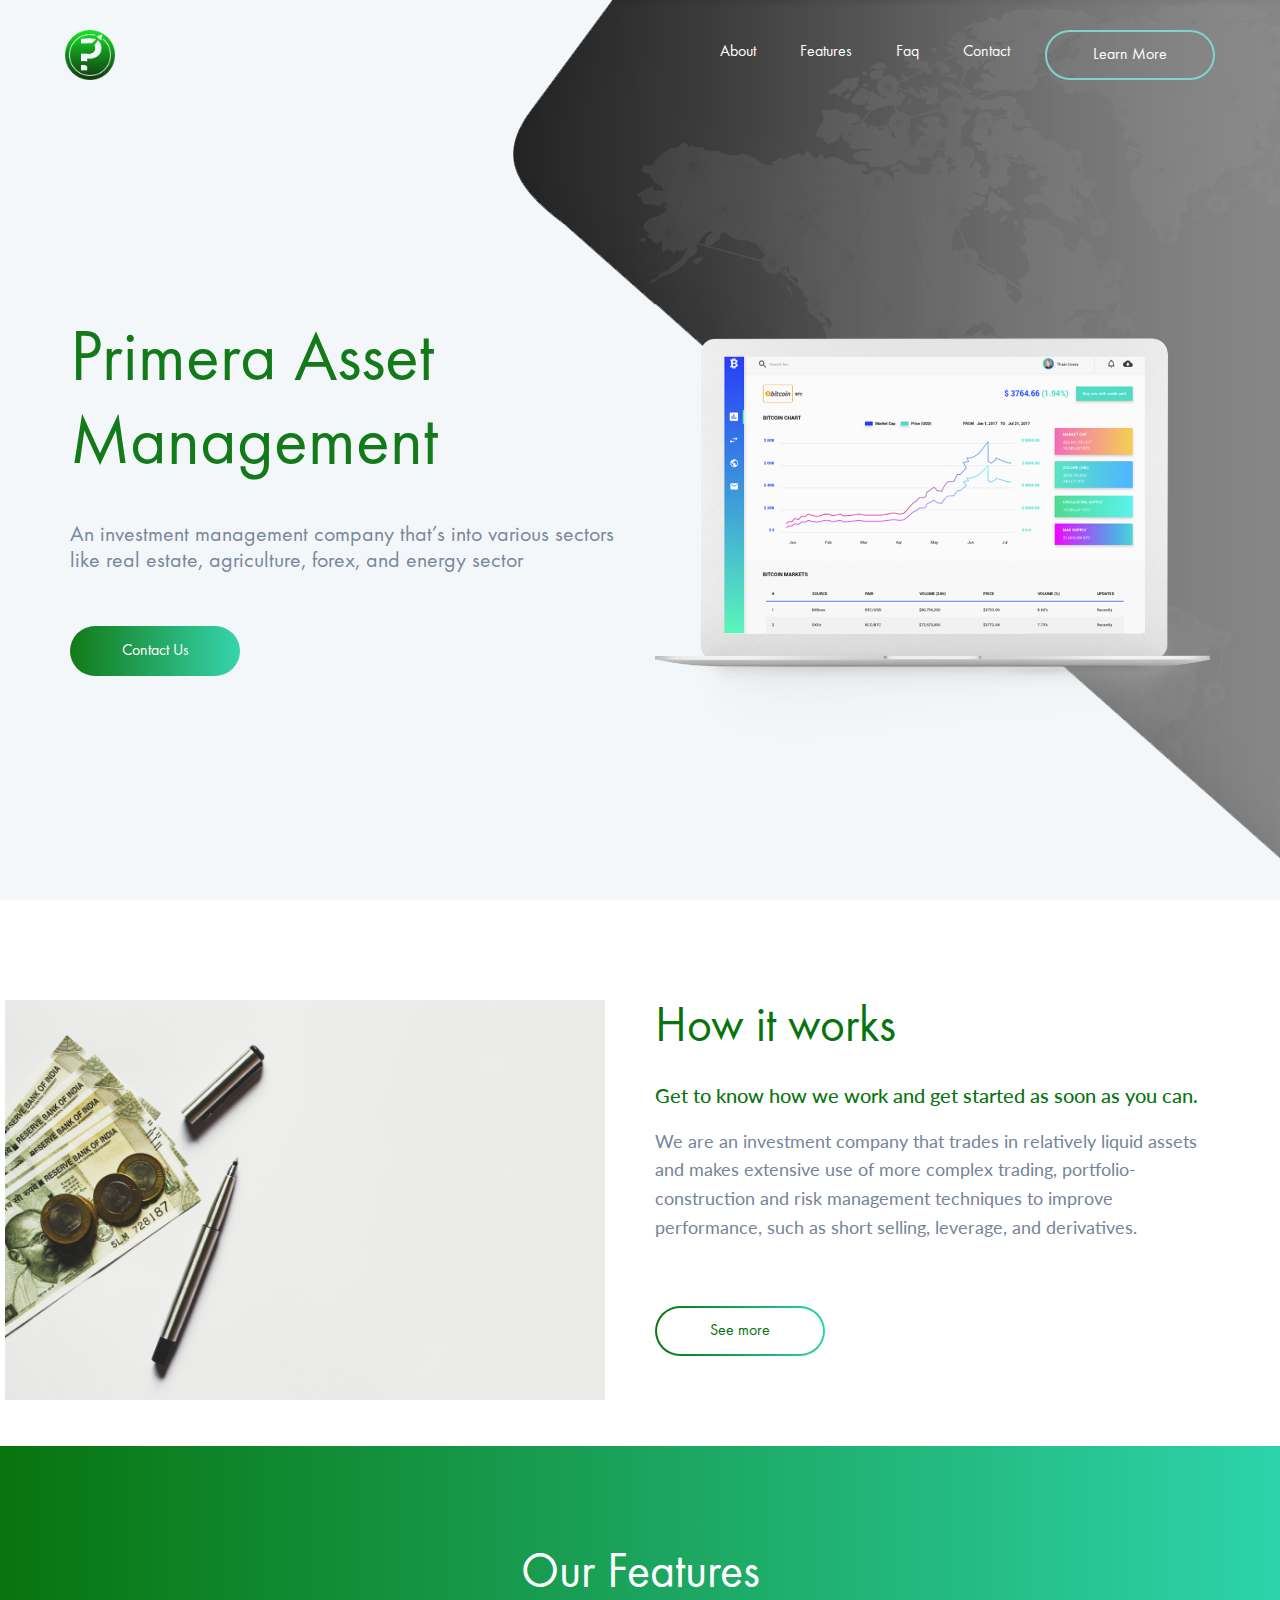
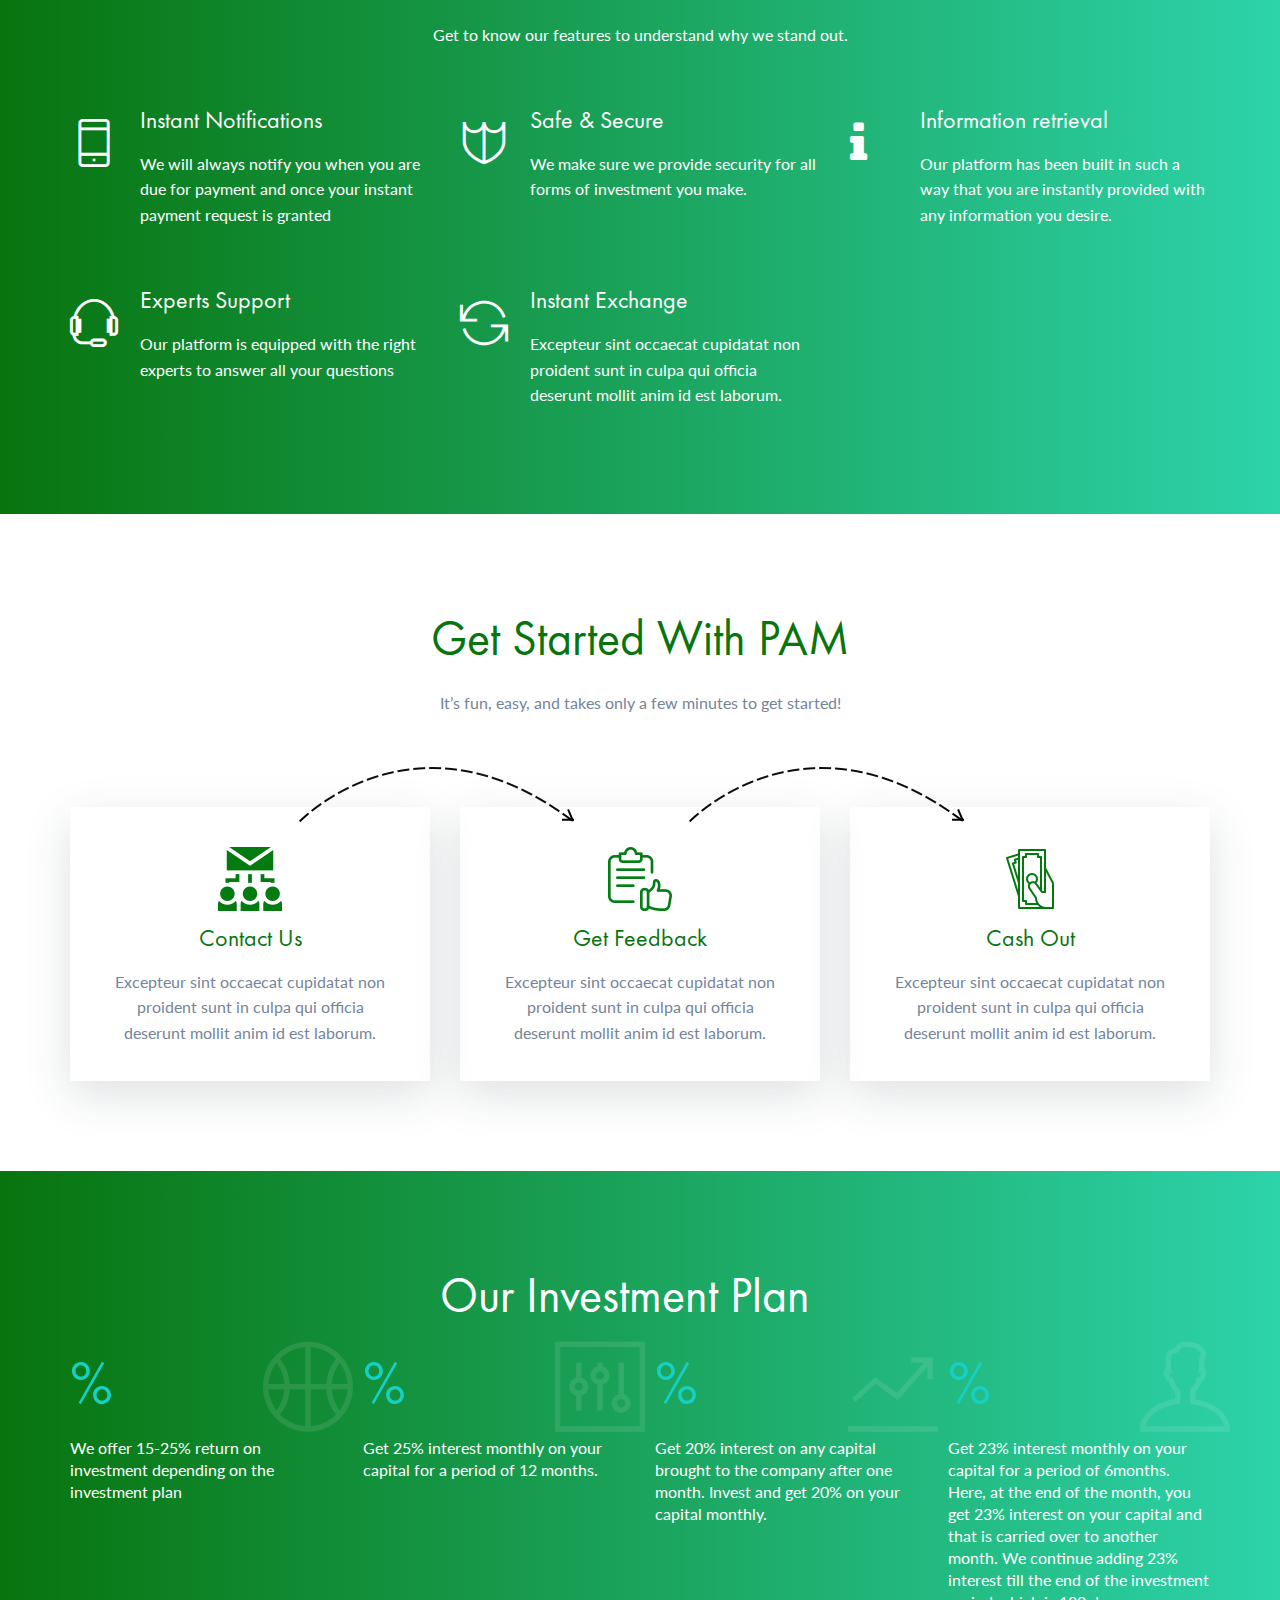
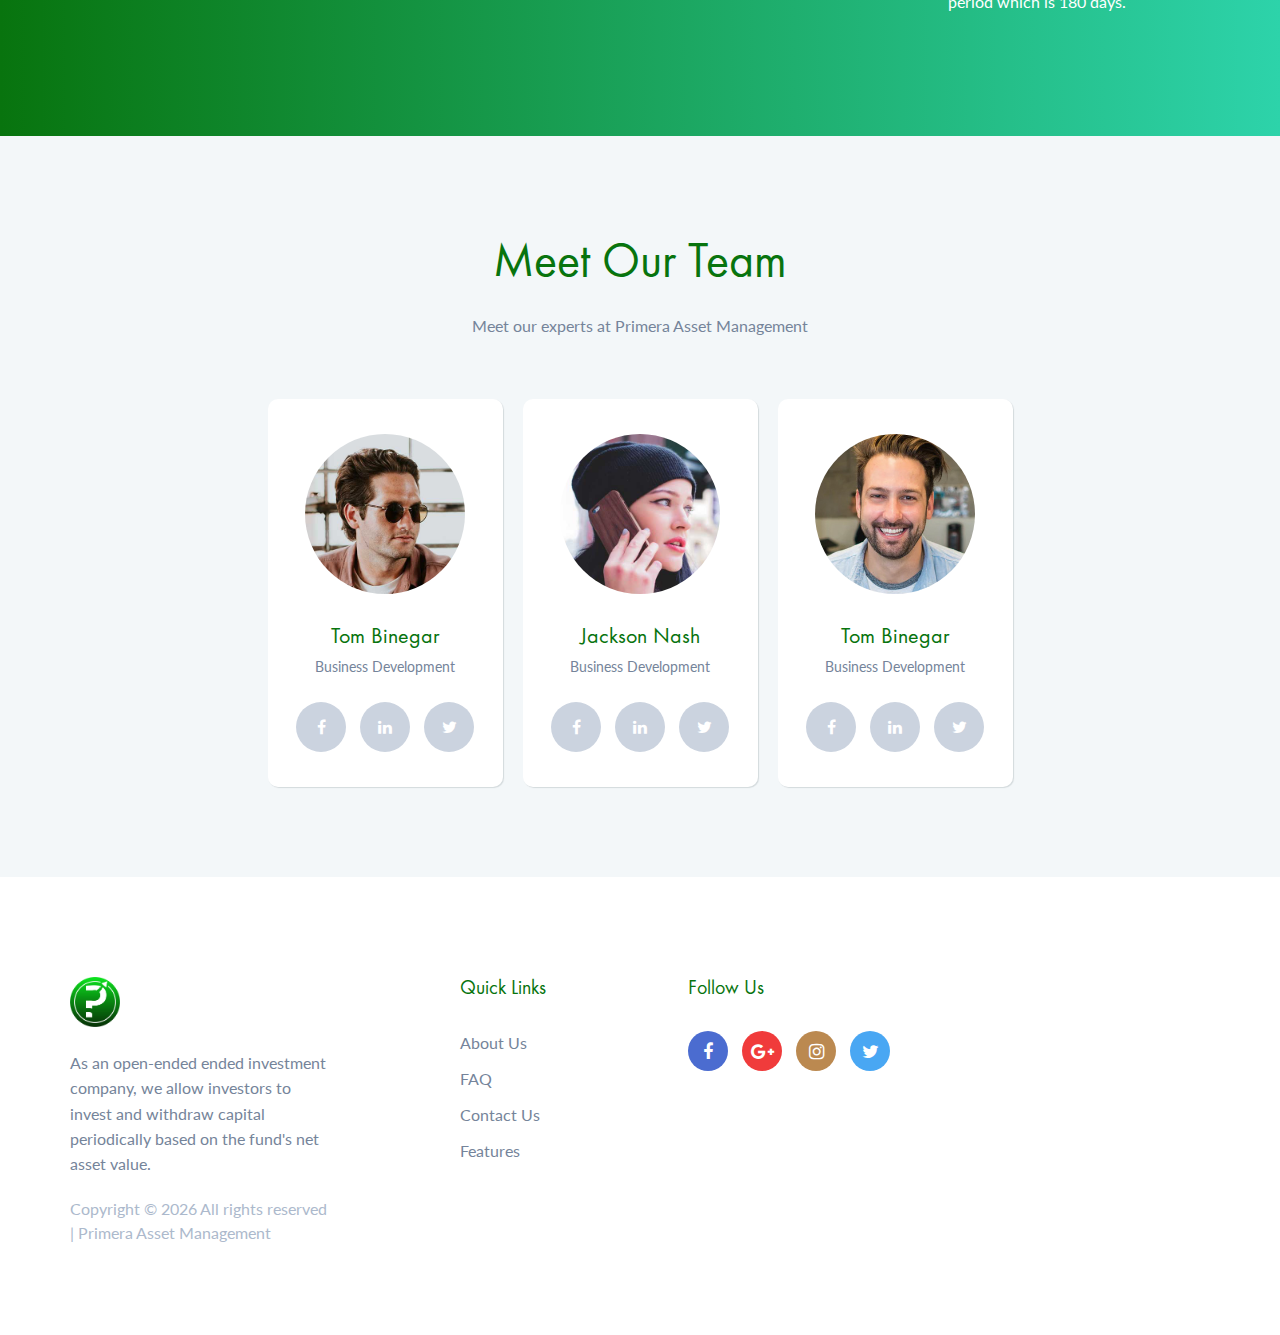
==== commit 4315940e: "Wrap up with landing page" ====
--- a/index.html
+++ b/index.html
@@ -1,323 +1,395 @@
 <!DOCTYPE html>
 <html lang="en">
-
-<!-- Mirrored from preview.colorlib.com/theme/cryptocurrency/ by HTTrack Website Copier/3.x [XR&CO'2014], Wed, 09 Dec 2020 04:02:11 GMT -->
-<head>
-	<title>Cryptocurrency - Landing Page Template</title>
-	<meta charset="UTF-8">
-	<meta name="description" content="Cryptocurrency Landing Page Template">
-	<meta name="keywords" content="cryptocurrency, unica, creative, html">
-	<meta name="viewport" content="width=device-width, initial-scale=1.0">
-	<!-- Favicon -->
-	<link href="img/favicon.ico" rel="shortcut icon"/>
-
-	<!-- Google Fonts -->
-	<link href="https://fonts.googleapis.com/css?family=Lato" rel="stylesheet">
-
-	<!-- Stylesheets -->
-	<link rel="stylesheet" href="css/bootstrap.min.css"/>
-	<link rel="stylesheet" href="css/font-awesome.min.css"/>
-	<link rel="stylesheet" href="css/themify-icons.css"/>
-	<link rel="stylesheet" href="css/animate.css"/>
-	<link rel="stylesheet" href="css/owl.carousel.css"/>
-	<link rel="stylesheet" href="css/style.css"/>
-
-
-	<!--[if lt IE 9]>
-	  <script src="https://oss.maxcdn.com/html5shiv/3.7.2/html5shiv.min.js"></script>
-	  <script src="https://oss.maxcdn.com/respond/1.4.2/respond.min.js"></script>
-	<![endif]-->
-
-</head>
-<body>
-	<!-- Page Preloder -->
-	<div id="preloder">
-		<div class="loader"></div>
-	</div>
-
-	<!-- Header section -->
-	<header class="header-section clearfix">
-		<div class="container-fluid">
-			<a href="index-2.html" class="site-logo">
-				<img src="img/logo.png" alt="">
-			</a>
-			<div class="responsive-bar"><i class="fa fa-bars"></i></div>
-			<a href="#" class="user"><i class="fa fa-user"></i></a>
-			<a href="#" class="site-btn">Sign Up Free</a>
-			<nav class="main-menu">
-				<ul class="menu-list">
-					<li><a href="#">About</a></li>
-					<li><a href="#">Features</a></li>
-					<li><a href="#">Faq</a></li>
-					<li><a href="#">Contact</a></li>
-				</ul>
-			</nav>
-		</div>
-	</header>
-	<!-- Header section end -->
-
-
-	<!-- Hero section -->
-	<section class="hero-section">
-		<div class="container">
-			<div class="row">
-				<div class="col-md-6 hero-text">
-					<h2>Invest in <span>Bitcoin</span> <br>Bitcoin Trading</h2>
-					<h4>Use modern progressive technologies of Bitcoin to earn money</h4>
-					<form class="hero-subscribe-from">
-						<input type="text" placeholder="Enter your email">
-						<button class="site-btn sb-gradients">Get Started</button>
-					</form>
-				</div>
-				<div class="col-md-6">
-					<img src="img/laptop.png" class="laptop-image" alt="">
-				</div>
-			</div>
-		</div>
-	</section>
-	<!-- Hero section end -->
-
-
-	<!-- About section -->
-	<section class="about-section spad">
-		<div class="container">
-			<div class="row">
-				<div class="col-lg-6 offset-lg-6 about-text">
-					<h2>What is Bitcoin</h2>
-					<h5>Bitcoin is an innovative payment network and a new kind of money.</h5>
-					<p>Bitcoin is one of the most important inventions in all of human history. For the first time ever, anyone can send or receive any amount of money with anyone else, anywhere on the planet, conveniently and without restriction. It’s the dawn of a better, more free world.</p>
-					<a href="#" class="site-btn sb-gradients sbg-line mt-5">Get Started</a>
-				</div>
-			</div>
-			<div class="about-img">
-				<img src="img/about-img.png" alt="">
-			</div>
-		</div>
-	</section>
-	<!-- About section end -->
-
-
-	<!-- Features section -->
-	<section class="features-section spad gradient-bg">
-		<div class="container text-white">
-			<div class="section-title text-center">
-				<h2>Our Features</h2>
-				<p>Bitcoin is the simplest way to exchange money at very low cost.</p>
-			</div>
-			<div class="row">
-				<!-- feature -->
-				<div class="col-md-6 col-lg-4 feature">
-					<i class="ti-mobile"></i>
-					<div class="feature-content">
-						<h4>Mobile Apps</h4>
-						<p>Excepteur sint occaecat cupidatat non proident sunt in culpa qui officia deserunt mollit anim id est laborum. </p>
-						<a href="#" class="readmore">Readmore</a>
-					</div>
-				</div>
-				<!-- feature -->
-				<div class="col-md-6 col-lg-4 feature">
-					<i class="ti-shield"></i>
-					<div class="feature-content">
-						<h4>Safe & Secure</h4>
-						<p>Excepteur sint occaecat cupidatat non proident sunt in culpa qui officia deserunt mollit anim id est laborum. </p>
-						<a href="#" class="readmore">Readmore</a>
-					</div>
-				</div>
-				<!-- feature -->
-				<div class="col-md-6 col-lg-4 feature">
-					<i class="ti-wallet"></i>
-					<div class="feature-content">
-						<h4>Wallet</h4>
-						<p>Excepteur sint occaecat cupidatat non proident sunt in culpa qui officia deserunt mollit anim id est laborum. </p>
-						<a href="#" class="readmore">Readmore</a>
-					</div>
-				</div>
-				<!-- feature -->
-				<div class="col-md-6 col-lg-4 feature">
-					<i class="ti-headphone-alt"></i>
-					<div class="feature-content">
-						<h4>Experts Support</h4>
-						<p>Excepteur sint occaecat cupidatat non proident sunt in culpa qui officia deserunt mollit anim id est laborum. </p>
-						<a href="#" class="readmore">Readmore</a>
-					</div>
-				</div>
-				<!-- feature -->
-				<div class="col-md-6 col-lg-4 feature">
-					<i class="ti-reload"></i>
-					<div class="feature-content">
-						<h4>Instant Exchange</h4>
-						<p>Excepteur sint occaecat cupidatat non proident sunt in culpa qui officia deserunt mollit anim id est laborum. </p>
-						<a href="#" class="readmore">Readmore</a>
-					</div>
-				</div>
-				<!-- feature -->
-				<div class="col-md-6 col-lg-4 feature">
+  <head>
+    <title>Primera - Home</title>
+    <meta charset="UTF-8" />
+    <meta
+      name="description"
+      content="An investment management company that’s into various sectors like real estate, agriculture, forex, and energy sector"
+    />
+    <meta
+      name="keywords"
+      content="investment, asset, finance, management, real estate, "
+    />
+    <meta name="viewport" content="width=device-width, initial-scale=1.0" />
+    <!-- Favicon -->
+    <link href="./img/primara-logo.png" rel="shortcut icon" />
+
+    <!-- Google Fonts -->
+    <link
+      href="https://fonts.googleapis.com/css?family=Lato"
+      rel="stylesheet"
+    />
+
+    <!-- Stylesheets -->
+    <link rel="stylesheet" href="css/bootstrap.min.css" />
+    <link rel="stylesheet" href="css/font-awesome.min.css" />
+    <link rel="stylesheet" href="css/themify-icons.css" />
+    <link rel="stylesheet" href="css/animate.css" />
+    <link rel="stylesheet" href="css/owl.carousel.css" />
+    <link rel="stylesheet" href="css/style.css" />
+
+    <!--[if lt IE 9]>
+      <script src="https://oss.maxcdn.com/html5shiv/3.7.2/html5shiv.min.js"></script>
+      <script src="https://oss.maxcdn.com/respond/1.4.2/respond.min.js"></script>
+    <![endif]-->
+  </head>
+  <body>
+    <!-- Page Preloder -->
+    <div id="preloder">
+      <div class="loader"></div>
+    </div>
+
+    <!-- Header section -->
+    <header class="header-section clearfix">
+      <div class="container-fluid">
+        <a href="index-2.html" class="site-logo">
+          <img src="./img/primara-logo.png" alt="" class="logo-img" />
+        </a>
+        <div class="responsive-bar"><i class="fa fa-bars"></i></div>
+        <a href="#" class="site-btn">Learn More</a>
+        <nav class="main-menu">
+          <ul class="menu-list">
+            <li><a href="#">About</a></li>
+            <li><a href="#">Features</a></li>
+            <li><a href="#">Faq</a></li>
+            <li><a href="#">Contact</a></li>
+          </ul>
+        </nav>
+      </div>
+    </header>
+    <!-- Header section end -->
+
+    <!-- Hero section -->
+    <section class="hero-section">
+      <div class="container">
+        <div class="row">
+          <div class="col-md-6 hero-text">
+            <h2>Primera Asset <br />Management</h2>
+            <h4>
+              An investment management company that’s into various sectors like
+              real estate, agriculture, forex, and energy sector
+            </h4>
+            <form class="hero-subscribe-from">
+              <!-- <input type="text" placeholder="Enter your email"> -->
+              <a href="/contact.html" class="site-btn sb-gradients"
+                >Contact Us</a
+              >
+            </form>
+          </div>
+          <div class="col-md-6">
+            <img src="img/laptop.png" class="laptop-image" alt="" />
+          </div>
+        </div>
+      </div>
+    </section>
+    <!-- Hero section end -->
+
+    <!-- About section -->
+    <section class="about-section spad">
+      <div class="container">
+        <div class="row">
+          <div class="col-lg-6 offset-lg-6 about-text">
+            <h2>How it works</h2>
+            <h5>Get to know how we work and get started as soon as you can.</h5>
+            <p>
+              We are an investment company that trades in relatively liquid
+              assets and makes extensive use of more complex trading,
+              portfolio-construction and risk management techniques to improve
+              performance, such as short selling, leverage, and derivatives.
+            </p>
+            <a href="/about.html" class="site-btn sb-gradients sbg-line mt-5"
+              >See more</a
+            >
+          </div>
+        </div>
+        <div class="about-img">
+          <img src="img/about-img-primera.jpg" alt="" />
+        </div>
+      </div>
+    </section>
+    <!-- About section end -->
+
+    <!-- Features section -->
+    <section class="features-section spad gradient-bg">
+      <div class="container text-white">
+        <div class="section-title text-center">
+          <h2>Our Features</h2>
+          <p>Get to know our features to understand why we stand out.</p>
+        </div>
+        <div class="row">
+          <!-- feature -->
+          <div class="col-md-6 col-lg-4 feature">
+            <i class="ti-mobile"></i>
+            <div class="feature-content">
+              <h4>Instant Notifications</h4>
+              <p>
+                We will always notify you when you are due for payment and once
+                your instant payment request is granted
+              </p>
+            </div>
+          </div>
+          <!-- feature -->
+          <div class="col-md-6 col-lg-4 feature">
+            <i class="ti-shield"></i>
+            <div class="feature-content">
+              <h4>Safe & Secure</h4>
+              <p>
+                We make sure we provide security for all forms of investment you
+                make.
+              </p>
+            </div>
+          </div>
+          <!-- feature -->
+          <div class="col-md-6 col-lg-4 feature">
+            <i class="fa fa-info"></i>
+            <div class="feature-content">
+              <h4>Information retrieval</h4>
+              <p>
+                Our platform has been built in such a way that you are instantly
+                provided with any information you desire.
+              </p>
+            </div>
+          </div>
+          <!-- feature -->
+          <div class="col-md-6 col-lg-4 feature">
+            <i class="ti-headphone-alt"></i>
+            <div class="feature-content">
+              <h4>Experts Support</h4>
+              <p>
+                Our platform is equipped with the right experts to answer all
+                your questions
+              </p>
+            </div>
+          </div>
+          <!-- feature -->
+          <div class="col-md-6 col-lg-4 feature">
+            <i class="ti-reload"></i>
+            <div class="feature-content">
+              <h4>Instant Exchange</h4>
+              <p>
+                Excepteur sint occaecat cupidatat non proident sunt in culpa qui
+                officia deserunt mollit anim id est laborum.
+              </p>
+            </div>
+          </div>
+          <!-- feature -->
+          <!-- <div class="col-md-6 col-lg-4 feature">
 					<i class="ti-panel"></i>
 					<div class="feature-content">
 						<h4>Recuring Buys</h4>
 						<p>Excepteur sint occaecat cupidatat non proident sunt in culpa qui officia deserunt mollit anim id est laborum. </p>
-						<a href="#" class="readmore">Readmore</a>
-					</div>
-				</div>
-			</div>
-		</div>
-	</section>
-	<!-- Features section end -->
-
-
-	<!-- Process section -->
-	<section class="process-section spad">
-		<div class="container">
-			<div class="section-title text-center">
-				<h2>Get Started With Bitcoin</h2>
-				<p>Start learning about Bitcoin with interactive tutorials. It’s fun, easy, and takes only a few minutes! </p>
-			</div>
-			<div class="row">
-				<div class="col-md-4 process">
-					<div class="process-step">
-						<figure class="process-icon">
-							<img src="img/process-icons/1.png" alt="#">
-						</figure>
-						<h4>Create Your Wallet</h4>
-						<p>Excepteur sint occaecat cupidatat non proident sunt in culpa qui officia deserunt mollit anim id est laborum. </p>
-					</div>
-				</div>
-				<div class="col-md-4 process">
-					<div class="process-step">
-						<figure class="process-icon">
-							<img src="img/process-icons/2.png" alt="#">
-						</figure>
-						<h4>Create Your Wallet</h4>
-						<p>Excepteur sint occaecat cupidatat non proident sunt in culpa qui officia deserunt mollit anim id est laborum. </p>
-					</div>
-				</div>
-				<div class="col-md-4 process">
-					<div class="process-step">
-						<figure class="process-icon">
-							<img src="img/process-icons/3.png" alt="#">
-						</figure>
-						<h4>Create Your Wallet</h4>
-						<p>Excepteur sint occaecat cupidatat non proident sunt in culpa qui officia deserunt mollit anim id est laborum. </p>
-					</div>
-				</div>
-			</div>
-		</div>
-	</section>
-	<!-- Process section end -->
-
-
-	<!-- Fact section -->
-	<section class="fact-section gradient-bg">
-		<div class="container">
-			<div class="row">
-				<div class="col-sm-6 col-md-6 col-lg-3">
-					<div class="fact">
-						<h2>60</h2>
-						<p>Support <br> Countries</p>
-						<i class="ti-basketball"></i>
-					</div>
-				</div>
-				<div class="col-sm-6 col-md-6 col-lg-3">
-					<div class="fact">
-						<h2>12K</h2>
-						<p>Transactions  <br> per hour</p>
-						<i class="ti-panel"></i>
-					</div>
-				</div>
-				<div class="col-sm-6 col-md-6 col-lg-3">
-					<div class="fact">
-						<h2>5B</h2>
-						<p>Largest <br> Transactions</p>
-						<i class="ti-stats-up"></i>
-					</div>
-				</div>
-				<div class="col-sm-6 col-md-6 col-lg-3">
-					<div class="fact">
-						<h2>240</h2>
-						<p>Years <br> of Experience</p>
-						<i class="ti-user"></i>
-					</div>
-				</div>
-			</div>
-		</div>
-	</section>
-	<!-- Fact section end -->
-
-
-	<!-- Team section -->
-	<section class="team-section spad">
-		<div class="container">
-			<div class="section-title text-center">
-				<h2>Meet Our Team</h2>
-				<p>Our experts in the field of crypto currency can always help you with any of your questions!</p>
-			</div>
-		</div>
-		<div class="team-members clearfix">
-			<!-- Team member -->
-			<div class="member">
-				<div class="member-text">
-					<div class="member-img set-bg" data-setbg="img/member/1.jpg"></div>
-					<h2>Tom Binegar</h2>
-					<span>Business Development</span>
-				</div>
-				<div class="member-social">
-					<a href="#"><i class="fa fa-facebook"></i></a>
-					<a href="#"><i class="fa fa-linkedin"></i></a>
-					<a href="#"><i class="fa fa-twitter"></i></a>
-				</div>
-				<div class="member-info">
-					<div class="member-img mf set-bg" data-setbg="img/member/1.jpg"></div>
-					<div class="member-meta">
-						<h2>Tom Binegar</h2>
-						<span>Marketing Director</span>
-					</div>
-					<p>Jackson Nash is a full-time faculty member of the Marketing and Behavioural Science Division at the Sauder School of Business at UBC. He leads the Entrepreneurship Group, in the undergraduate and graduate programs, teaching actively in both of these.</p>
-				</div>
-			</div>
-			<!-- Team member -->
-			<div class="member">
-				<div class="member-text">
-					<div class="member-img set-bg" data-setbg="img/member/2.jpg"></div>
-					<h2>Jackson Nash</h2>
-					<span>Business Development</span>
-				</div>
-				<div class="member-social">
-					<a href="#"><i class="fa fa-facebook"></i></a>
-					<a href="#"><i class="fa fa-linkedin"></i></a>
-					<a href="#"><i class="fa fa-twitter"></i></a>
-				</div>
-				<div class="member-info">
-					<div class="member-img mf set-bg" data-setbg="img/member/2.jpg"></div>
-					<div class="member-meta">
-						<h2>Jackson Nash</h2>
-						<span>Marketing Director</span>
-					</div>
-					<p>Jackson Nash is a full-time faculty member of the Marketing and Behavioural Science Division at the Sauder School of Business at UBC. He leads the Entrepreneurship Group, in the undergraduate and graduate programs, teaching actively in both of these.</p>
-				</div>
-			</div>
-			<!-- Team member -->
-			<div class="member">
-				<div class="member-text">
-					<div class="member-img set-bg" data-setbg="img/member/3.jpg"></div>
-					<h2>Tom Binegar</h2>
-					<span>Business Development</span>
-				</div>
-				<div class="member-social">
-					<a href="#"><i class="fa fa-facebook"></i></a>
-					<a href="#"><i class="fa fa-linkedin"></i></a>
-					<a href="#"><i class="fa fa-twitter"></i></a>
-				</div>
-				<div class="member-info">
-					<div class="member-img mf set-bg" data-setbg="img/member/3.jpg"></div>
-					<div class="member-meta">
-						<h2>Aaron Ballance</h2>
-						<span>Ceo Bitcoin</span>
-					</div>
-					<p>Jackson Nash is a full-time faculty member of the Marketing and Behavioural Science Division at the Sauder School of Business at UBC. He leads the Entrepreneurship Group, in the undergraduate and graduate programs, teaching actively in both of these.</p>
-				</div>
-			</div>
-			<!-- Team member -->
-			<div class="member">
+					</div>
+				</div> -->
+        </div>
+      </div>
+    </section>
+    <!-- Features section end -->
+
+    <!-- Process section -->
+    <section class="process-section spad">
+      <div class="container">
+        <div class="section-title text-center">
+          <h2>Get Started With PAM</h2>
+          <p>It’s fun, easy, and takes only a few minutes to get started!</p>
+        </div>
+        <div class="row">
+          <div class="col-md-4 process">
+            <div class="process-step">
+              <figure class="process-icon">
+                <img src="img/process-icons/mail-list.png" alt="#" />
+              </figure>
+              <h4>Contact Us</h4>
+              <p>
+                Excepteur sint occaecat cupidatat non proident sunt in culpa qui
+                officia deserunt mollit anim id est laborum.
+              </p>
+            </div>
+          </div>
+          <div class="col-md-4 process">
+            <div class="process-step">
+              <figure class="process-icon">
+                <img src="img/process-icons/feedback.png" alt="#" />
+              </figure>
+              <h4>Get Feedback</h4>
+              <p>
+                Excepteur sint occaecat cupidatat non proident sunt in culpa qui
+                officia deserunt mollit anim id est laborum.
+              </p>
+            </div>
+          </div>
+          <div class="col-md-4 process">
+            <div class="process-step">
+              <figure class="process-icon">
+                <img src="img/process-icons/cash-payment.png" alt="#" />
+              </figure>
+              <h4>Cash Out</h4>
+              <p>
+                Excepteur sint occaecat cupidatat non proident sunt in culpa qui
+                officia deserunt mollit anim id est laborum.
+              </p>
+            </div>
+          </div>
+        </div>
+      </div>
+    </section>
+    <!-- Process section end -->
+
+    <!-- Fact section -->
+    <section class="fact-section gradient-bg">
+      <div class="container">
+        <div class="row col-lg-12 d-flex justify-content-center mb-4">
+          <center>
+		  <h2 class="text-center text-white">Our Investment Plan</h2>
+		</center>
+        </div>
+        <div class="row">
+          <div class="col-sm-6 col-md-6 col-lg-3">
+            <div class="fact">
+              <h2>%</h2>
+              <p>
+                We offer 15-25% return on investment depending on the investment
+                plan
+              </p>
+              <i class="ti-basketball"></i>
+            </div>
+          </div>
+          <div class="col-sm-6 col-md-6 col-lg-3">
+            <div class="fact">
+              <h2>%</h2>
+              <p>
+                Get 25% interest monthly on your capital for a period of 12
+                months.
+              </p>
+              <i class="ti-panel"></i>
+            </div>
+          </div>
+          <div class="col-sm-6 col-md-6 col-lg-3">
+            <div class="fact">
+              <h2>%</h2>
+              <p>
+                Get 20% interest on any capital brought to the company after one
+                month. Invest and get 20% on your capital monthly.
+              </p>
+              <i class="ti-stats-up"></i>
+            </div>
+          </div>
+          <div class="col-sm-6 col-md-6 col-lg-3">
+            <div class="fact">
+              <h2>%</h2>
+              <p>
+                Get 23% interest monthly on your capital for a period of
+                6months. Here, at the end of the month, you get 23% interest on
+                your capital and that is carried over to another month. We
+                continue adding 23% interest till the end of the investment
+                period which is 180 days.
+              </p>
+              <i class="ti-user"></i>
+            </div>
+          </div>
+        </div>
+      </div>
+    </section>
+    <!-- Fact section end -->
+
+    <!-- Team section -->
+    <section class="team-section spad">
+      <div class="container">
+        <div class="section-title text-center">
+          <h2>Meet Our Team</h2>
+          <p>Meet our experts at Primera Asset Management</p>
+        </div>
+      </div>
+      <div class="team-members clearfix">
+        <!-- Team member -->
+        <div class="member">
+          <div class="member-text">
+            <div class="member-img set-bg" data-setbg="img/member/1.jpg"></div>
+            <h2>Tom Binegar</h2>
+            <span>Business Development</span>
+          </div>
+          <div class="member-social">
+            <a href="#"><i class="fa fa-facebook"></i></a>
+            <a href="#"><i class="fa fa-linkedin"></i></a>
+            <a href="#"><i class="fa fa-twitter"></i></a>
+          </div>
+          <div class="member-info">
+            <div
+              class="member-img mf set-bg"
+              data-setbg="img/member/1.jpg"
+            ></div>
+            <div class="member-meta">
+              <h2>Tom Binegar</h2>
+              <span>Marketing Director</span>
+            </div>
+            <p>
+              Jackson Nash is a full-time faculty member of the Marketing and
+              Behavioural Science Division at the Sauder School of Business at
+              UBC. He leads the Entrepreneurship Group, in the undergraduate and
+              graduate programs, teaching actively in both of these.
+            </p>
+          </div>
+        </div>
+        <!-- Team member -->
+        <div class="member">
+          <div class="member-text">
+            <div class="member-img set-bg" data-setbg="img/member/2.jpg"></div>
+            <h2>Jackson Nash</h2>
+            <span>Business Development</span>
+          </div>
+          <div class="member-social">
+            <a href="#"><i class="fa fa-facebook"></i></a>
+            <a href="#"><i class="fa fa-linkedin"></i></a>
+            <a href="#"><i class="fa fa-twitter"></i></a>
+          </div>
+          <div class="member-info">
+            <div
+              class="member-img mf set-bg"
+              data-setbg="img/member/2.jpg"
+            ></div>
+            <div class="member-meta">
+              <h2>Jackson Nash</h2>
+              <span>Marketing Director</span>
+            </div>
+            <p>
+              Jackson Nash is a full-time faculty member of the Marketing and
+              Behavioural Science Division at the Sauder School of Business at
+              UBC. He leads the Entrepreneurship Group, in the undergraduate and
+              graduate programs, teaching actively in both of these.
+            </p>
+          </div>
+        </div>
+        <!-- Team member -->
+        <div class="member">
+          <div class="member-text">
+            <div class="member-img set-bg" data-setbg="img/member/3.jpg"></div>
+            <h2>Tom Binegar</h2>
+            <span>Business Development</span>
+          </div>
+          <div class="member-social">
+            <a href="#"><i class="fa fa-facebook"></i></a>
+            <a href="#"><i class="fa fa-linkedin"></i></a>
+            <a href="#"><i class="fa fa-twitter"></i></a>
+          </div>
+          <div class="member-info">
+            <div
+              class="member-img mf set-bg"
+              data-setbg="img/member/3.jpg"
+            ></div>
+            <div class="member-meta">
+              <h2>Aaron Ballance</h2>
+              <span>Ceo Bitcoin</span>
+            </div>
+            <p>
+              Jackson Nash is a full-time faculty member of the Marketing and
+              Behavioural Science Division at the Sauder School of Business at
+              UBC. He leads the Entrepreneurship Group, in the undergraduate and
+              graduate programs, teaching actively in both of these.
+            </p>
+          </div>
+        </div>
+        <!-- Team member -->
+        <!-- <div class="member">
 				<div class="member-text">
 					<div class="member-img set-bg" data-setbg="img/member/4.jpg"></div>
 					<h2>Melissa Barth</h2>
@@ -336,9 +408,9 @@
 					</div>
 					<p>Jackson Nash is a full-time faculty member of the Marketing and Behavioural Science Division at the Sauder School of Business at UBC. He leads the Entrepreneurship Group, in the undergraduate and graduate programs, teaching actively in both of these.</p>
 				</div>
-			</div>
-			<!-- Team member -->
-			<div class="member">
+			</div> -->
+        <!-- Team member -->
+        <!-- <div class="member">
 				<div class="member-text">
 					<div class="member-img set-bg" data-setbg="img/member/5.jpg"></div>
 					<h2>Katy Abrams</h2>
@@ -357,14 +429,13 @@
 					</div>
 					<p>Jackson Nash is a full-time faculty member of the Marketing and Behavioural Science Division at the Sauder School of Business at UBC. He leads the Entrepreneurship Group, in the undergraduate and graduate programs, teaching actively in both of these.</p>
 				</div>
-			</div>
-		</div>
-	</section>
-	<!-- Team section -->
-
-
-	<!-- Review section -->
-	<section class="review-section spad">
+			</div> -->
+      </div>
+    </section>
+    <!-- Team section -->
+
+    <!-- Review section -->
+    <!-- <section class="review-section spad">
 		<div class="container">
 			<div class="row">
 				<div class="col-lg-8 push-8">
@@ -408,12 +479,11 @@
 				</div>
 			</div>
 		</div>
-	</section>
-	<!-- Review section end -->
-
-
-	<!-- Newsletter section -->
-	<section class="newsletter-section gradient-bg">
+	</section> -->
+    <!-- Review section end -->
+
+    <!-- Newsletter section -->
+    <!-- <section class="newsletter-section gradient-bg">
 		<div class="container text-white">
 			<div class="row">
 				<div class="col-lg-7 newsletter-text">
@@ -428,20 +498,17 @@
 				</div>
 			</div>
 		</div>
-	</section>
-	<!-- Newsletter section end -->
-
-
-
-	<!-- Blog section -->
-	<section class="blog-section spad">
+	</section> -->
+    <!-- Newsletter section end -->
+
+    <!-- Blog section -->
+    <!-- <section class="blog-section spad">
 		<div class="container">
 			<div class="section-title text-center">
 				<h2>Latest News</h2>
 				<p>Bitcoin is the simplest way to exchange money at very low cost.</p>
 			</div>
 			<div class="row">
-				<!-- blog item -->
 				<div class="col-md-4">
 					<div class="blog-item">
 						<figure class="blog-thumb">
@@ -458,7 +525,7 @@
 						</div>
 					</div>
 				</div>
-				<!-- blog item -->
+
 				<div class="col-md-4">
 					<div class="blog-item">
 						<figure class="blog-thumb">
@@ -475,7 +542,7 @@
 						</div>
 					</div>
 				</div>
-				<!-- blog item -->
+
 				<div class="col-md-4">
 					<div class="blog-item">
 						<figure class="blog-thumb">
@@ -494,52 +561,60 @@
 				</div>
 			</div>
 		</div>
-	</section>
-	<!-- Blog section end -->
-
-
-	<!-- Footer section -->
-	<footer class="footer-section">
-		<div class="container">
-			<div class="row spad">
-				<div class="col-md-6 col-lg-3 footer-widget">
-					<img src="img/logo.png" class="mb-4" alt="">
-					<p>Excepteur sint occaecat cupidatat non proident, sunt in culpa qui officia dese mollit anim id est laborum.</p>
-					<span><!-- Link back to Colorlib can't be removed. Template is licensed under CC BY 3.0. -->
-Copyright &copy;<script>document.write(new Date().getFullYear());</script> All rights reserved | This template is made with <i class="fa fa-heart-o" aria-hidden="true"></i> by <a href="https://colorlib.com/" target="_blank">Colorlib</a>
-<!-- Link back to Colorlib can't be removed. Template is licensed under CC BY 3.0. --></span>
-				</div>
-				<div class="col-md-6 col-lg-2 offset-lg-1 footer-widget">
+	</section> -->
+    <!-- Blog section end -->
+
+    <!-- Footer section -->
+    <footer class="footer-section">
+      <div class="container">
+        <div class="row spad">
+          <div class="col-md-6 col-lg-3 footer-widget">
+            <img src="img/primara-logo.png" class="mb-4 logo-img" alt="" />
+            <p>
+              As an open-ended ended investment company, we allow investors to
+              invest and withdraw capital periodically based on the fund's net
+              asset value.
+            </p>
+            <span
+              ><!-- Link back to Colorlib can't be removed. Template is licensed under CC BY 3.0. -->
+              Copyright &copy;
+              <script>
+                document.write(new Date().getFullYear());
+              </script>
+              All rights reserved | Primera Asset Management
+              <!-- Link back to Colorlib can't be removed. Template is licensed under CC BY 3.0. --></span
+            >
+          </div>
+          <!-- <div class="col-md-6 col-lg-2 offset-lg-1 footer-widget">
 					<h5 class="widget-title">Resources</h5>
 					<ul>
 						<li><a href="#">How to Buy Coin</a></li>
-						<li><a href="#">Coin Overview</a></li>
+						<li><a href="#">Coin Overview</a></li>,
 						<li><a href="#">Blog News</a></li>
 						<li><a href="#">How to Sell Coin</a></li>
 						<li><a href="#">Purchase Theme</a></li>
 					</ul>
-				</div>
-				<div class="col-md-6 col-lg-2 offset-lg-1 footer-widget">
-					<h5 class="widget-title">Quick Links</h5>
-					<ul>
-						<li><a href="#">Network Stats</a></li>
-						<li><a href="#">Block Explorers</a></li>
-						<li><a href="#">Governance</a></li>
-						<li><a href="#">Exchange Markets</a></li>
-						<li><a href="#">Get Theme</a></li>
-					</ul>
-				</div>
-				<div class="col-md-6 col-lg-3 footer-widget pl-lg-5 pl-3">
-					<h5 class="widget-title">Follow Us</h5>
-					<div class="social">
-						<a href="#" class="facebook"><i class="fa fa-facebook"></i></a>
-						<a href="#" class="google"><i class="fa fa-google-plus"></i></a>
-						<a href="#" class="instagram"><i class="fa fa-instagram"></i></a>
-						<a href="#" class="twitter"><i class="fa fa-twitter"></i></a>
-					</div>
-				</div>
-			</div>
-			<div class="footer-bottom">
+				</div> -->
+          <div class="col-md-6 col-lg-2 offset-lg-1 footer-widget">
+            <h5 class="widget-title">Quick Links</h5>
+            <ul>
+              <li><a href="#">About Us</a></li>
+              <li><a href="#">FAQ</a></li>
+              <li><a href="#">Contact Us</a></li>
+              <li><a href="#">Features</a></li>
+            </ul>
+          </div>
+          <div class="col-md-6 col-lg-3 footer-widget pl-lg-5 pl-3">
+            <h5 class="widget-title">Follow Us</h5>
+            <div class="social">
+              <a href="#" class="facebook"><i class="fa fa-facebook"></i></a>
+              <a href="#" class="google"><i class="fa fa-google-plus"></i></a>
+              <a href="#" class="instagram"><i class="fa fa-instagram"></i></a>
+              <a href="#" class="twitter"><i class="fa fa-twitter"></i></a>
+            </div>
+          </div>
+        </div>
+        <!-- <div class="footer-bottom">
 				<div class="row">
 					<div class="col-lg-4 store-links text-center text-lg-left pb-3 pb-lg-0">
 						<a href="#"><img src="img/appstore.png" alt="" class="mr-2"></a>
@@ -555,28 +630,30 @@
 						</ul>
 					</div>
 				</div>
-			</div>
-		</div>
-	</footer>
-
-
-	<!--====== Javascripts & Jquery ======-->
-	<script src="js/jquery-3.2.1.min.js"></script>
-	<script src="js/owl.carousel.min.js"></script>
-	<script src="js/main.js"></script>
-
-<!-- Global site tag (gtag.js) - Google Analytics -->
-<script async src="https://www.googletagmanager.com/gtag/js?id=UA-23581568-13"></script>
-<script>
-  window.dataLayer = window.dataLayer || [];
-  function gtag(){dataLayer.push(arguments);}
-  gtag('js', new Date());
-
-  gtag('config', 'UA-23581568-13');
-</script>
-
-
-</body>
-
-<!-- Mirrored from preview.colorlib.com/theme/cryptocurrency/ by HTTrack Website Copier/3.x [XR&CO'2014], Wed, 09 Dec 2020 04:02:21 GMT -->
+			</div> -->
+      </div>
+    </footer>
+
+    <!--====== Javascripts & Jquery ======-->
+    <script src="js/jquery-3.2.1.min.js"></script>
+    <script src="js/owl.carousel.min.js"></script>
+    <script src="js/main.js"></script>
+
+    <!-- Global site tag (gtag.js) - Google Analytics -->
+    <script
+      async
+      src="https://www.googletagmanager.com/gtag/js?id=UA-23581568-13"
+    ></script>
+    <script>
+      window.dataLayer = window.dataLayer || [];
+      function gtag() {
+        dataLayer.push(arguments);
+      }
+      gtag("js", new Date());
+
+      gtag("config", "UA-23581568-13");
+    </script>
+  </body>
+
+  <!-- Mirrored from preview.colorlib.com/theme/cryptocurrency/ by HTTrack Website Copier/3.x [XR&CO'2014], Wed, 09 Dec 2020 04:02:21 GMT -->
 </html>
--- a/css/style.css
+++ b/css/style.css
@@ -1,16 +1,3 @@
-/* =================================
-------------------------------------
-  Cryptocurrency - Landing Page
-  Version: 1.0
- ------------------------------------ 
- ====================================*/
-
-
-
-/*----------------------------------------*/
-/* Template default CSS
-/*----------------------------------------*/
-
 @font-face {
 	font-family: 'Futura';
 	src: url("../fonts/Futura.woff");
@@ -30,7 +17,8 @@
 h4,
 h5,
 h6 {
-	color: #20509e;
+	/* color: #20509e; */
+	color: #08740E;
 	margin: 0;
 	font-weight: 500;
 	font-family: "Futura", sans-serif;
@@ -171,7 +159,8 @@
 }
 
 .site-btn.sb-gradients.sbg-line {
-	color: #20509e;
+	/* color: #20509e; */
+	color: #08740E;
 	z-index: 1;
 }
 
@@ -188,7 +177,7 @@
 }
 
 .site-btn.sb-gradients.sbg-line:hover {
-	color: #20509e;
+	color: #6a7586;
 }
 
 .gradient-bg,
@@ -199,11 +188,11 @@
 .comment-form label {
 	/* FF3.6-15 */
 	/* Chrome10-25,Safari5.1-6 */
-	background: -webkit-gradient(linear, left top, right top, from(#3e2bce), color-stop(100%, #2dd3aa), color-stop(100%, #2dd3aa), to(#2dd3aa));
-	background: -o-linear-gradient(left, #3e2bce 0%, #2dd3aa 100%, #2dd3aa 100%, #2dd3aa 100%);
-	background: linear-gradient(to right, #3e2bce 0%, #2dd3aa 100%, #2dd3aa 100%, #2dd3aa 100%);
+	background: -webkit-gradient(linear, left top, right top, from(#08740E), color-stop(100%, #2dd3aa), color-stop(100%, #2dd3aa), to(#2dd3aa));
+	background: -o-linear-gradient(left, #08740E 0%, #2dd3aa 100%, #2dd3aa 100%, #2dd3aa 100%);
+	background: linear-gradient(to right, #08740E 0%, #2dd3aa 100%, #2dd3aa 100%, #2dd3aa 100%);
 	/* W3C, IE10+, FF16+, Chrome26+, Opera12+, Safari7+ */
-	filter: progid:DXImageTransform.Microsoft.gradient( startColorstr='#3e2bce', endColorstr='#2dd3aa', GradientType=1);
+	filter: progid:DXImageTransform.Microsoft.gradient( startColorstr='#08740E', endColorstr='#2dd3aa', GradientType=1);
 	/* IE6-9 */
 }
 
@@ -342,7 +331,8 @@
 	height: 900px;
 	padding-top: 260px;
 	display: block;
-	background-image: url("../img/hero-bg.png");
+	/* background-image: url("../img/hero-bg.png"); */
+	background-image: url("../img/hero-bg-primera.png");
 	background-size: cover;
 	background-color: #f3f7f9;
 	background-position: right top;
@@ -492,7 +482,7 @@
 	height: 56px;
 	top: -40px;
 	right: -40%;
-	background: url("../img/process-line.png") no-repeat scroll 0 0/cover;
+	background: url("../img/process-line-primera.png") no-repeat scroll 0 0/cover;
 }
 
 /*---------------------
@@ -520,7 +510,7 @@
 	padding-top: 14px;
 	line-height: 1.4;
 	color: #fff;
-	text-transform: uppercase;
+	/* text-transform: uppercase; */
 }
 
 .fact i {
@@ -544,6 +534,10 @@
 
 .team-members {
 	margin: 0 -10px;
+	display: flex;
+	justify-content: center;
+	flex-wrap: wrap;
+	justify-content: center;
 }
 
 .member {
@@ -583,11 +577,11 @@
 }
 
 .member:hover .member-info {
-	opacity: 1;
+	/* opacity: 1; */
 }
 
 .member:hover .member-text {
-	opacity: 0;
+	/* opacity: 0; */
 }
 
 .member-img {
@@ -1771,10 +1765,18 @@
 		margin-top: 20px;
 	}
 }
+/* Custom CSS here */
+.logo-img {
+	width: 50px;
+}
+/* End of custom css here */
 
 /* small Mobile :320px. */
 
 @media only screen and (max-width: 479px) {
+	.team-members {
+		display: block;
+	}
 	.review-text {
 		padding: 0 45px;
 	}
@@ -1817,4 +1819,4 @@
 	.comment .comment-content {
 		padding-left: 0;
 	}
-}+}
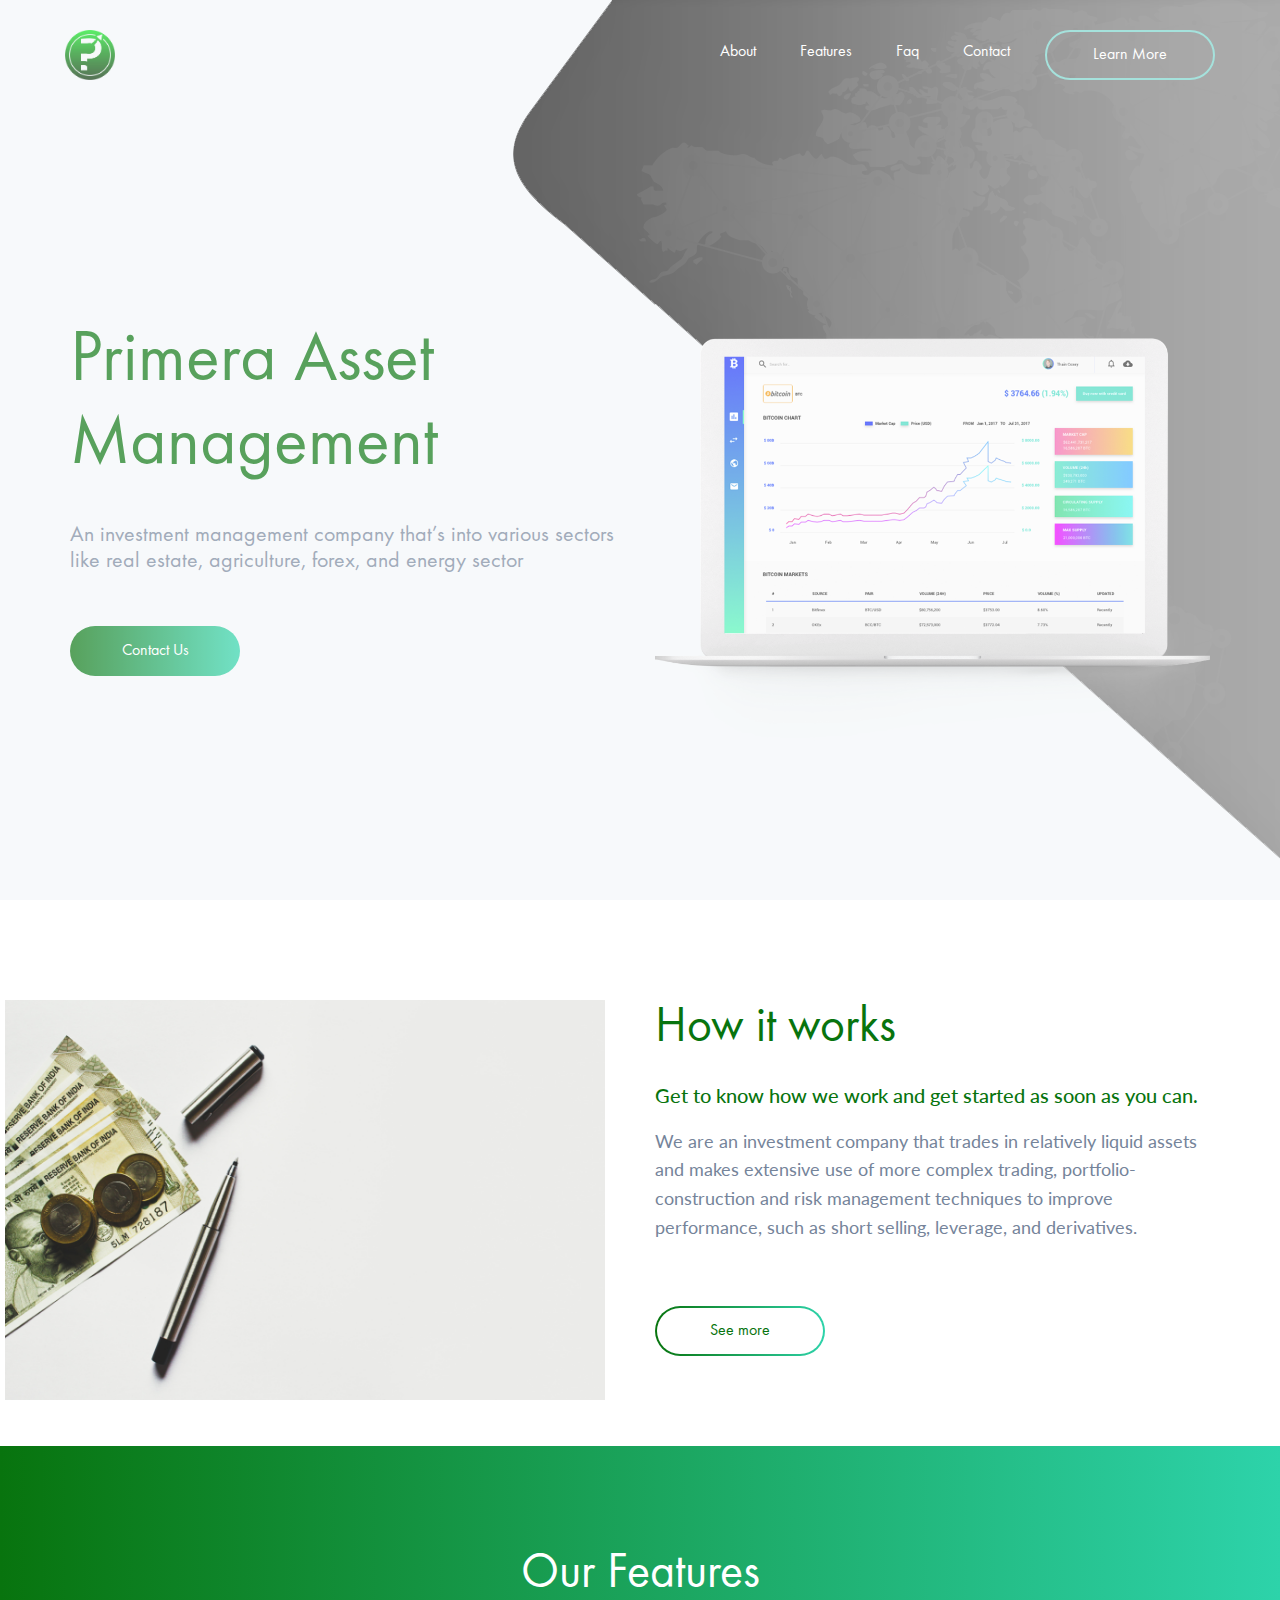
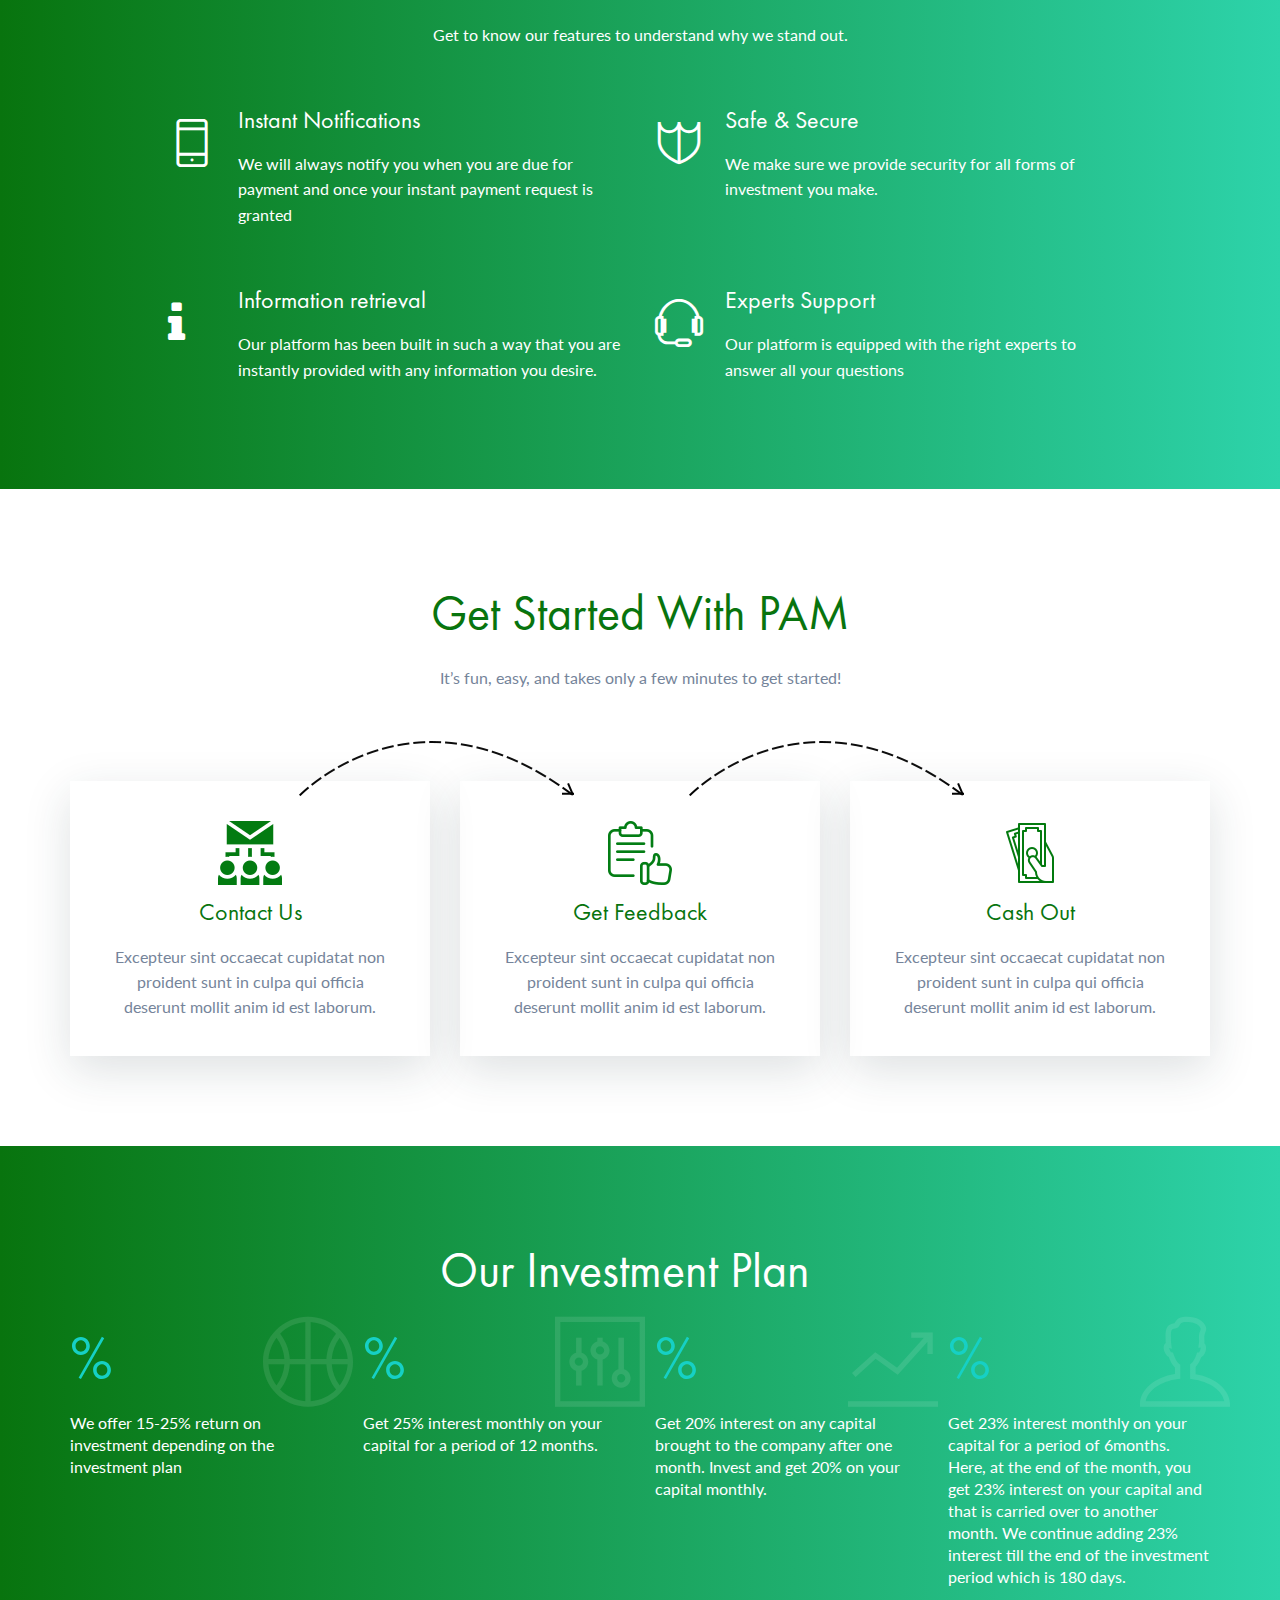
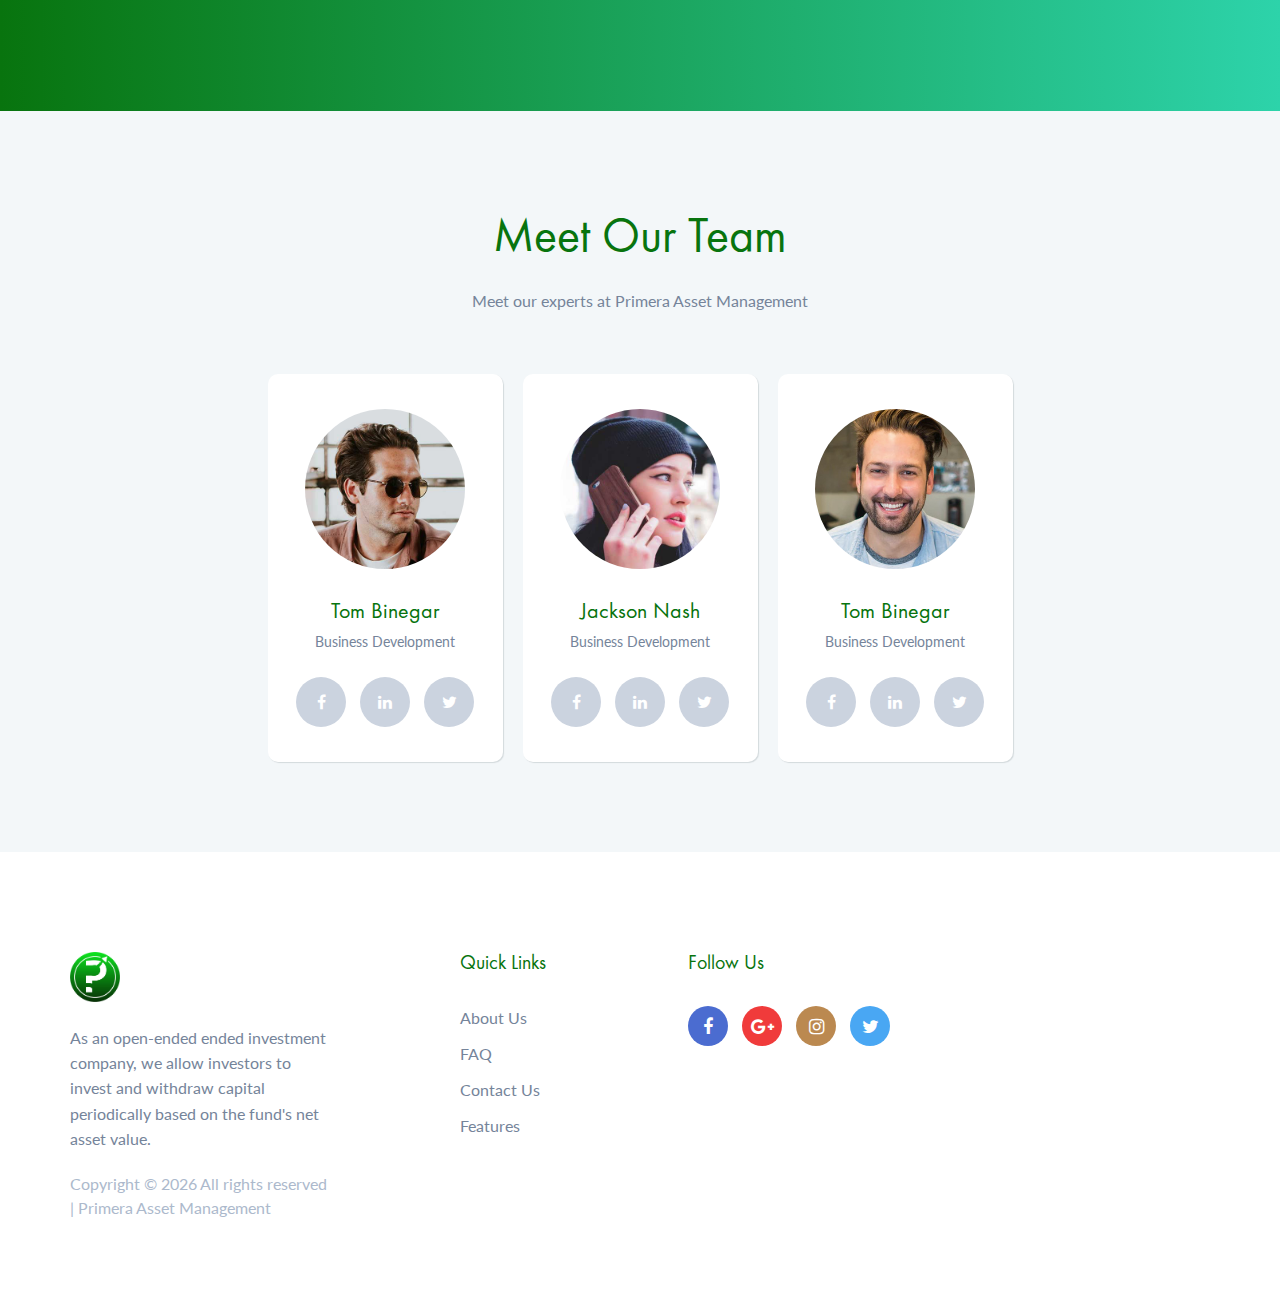
==== commit 0d57bb38: "Fix text on feature section" ====
--- a/index.html
+++ b/index.html
@@ -117,9 +117,9 @@
           <h2>Our Features</h2>
           <p>Get to know our features to understand why we stand out.</p>
         </div>
-        <div class="row">
+        <div class="row justify-content-center">
           <!-- feature -->
-          <div class="col-md-6 col-lg-4 feature">
+          <div class="col-md-6 col-lg-5 feature">
             <i class="ti-mobile"></i>
             <div class="feature-content">
               <h4>Instant Notifications</h4>
@@ -130,7 +130,7 @@
             </div>
           </div>
           <!-- feature -->
-          <div class="col-md-6 col-lg-4 feature">
+          <div class="col-md-6 col-lg-5 feature">
             <i class="ti-shield"></i>
             <div class="feature-content">
               <h4>Safe & Secure</h4>
@@ -141,7 +141,7 @@
             </div>
           </div>
           <!-- feature -->
-          <div class="col-md-6 col-lg-4 feature">
+          <div class="col-md-6 col-lg-5 feature">
             <i class="fa fa-info"></i>
             <div class="feature-content">
               <h4>Information retrieval</h4>
@@ -152,7 +152,7 @@
             </div>
           </div>
           <!-- feature -->
-          <div class="col-md-6 col-lg-4 feature">
+          <div class="col-md-6 col-lg-5 feature">
             <i class="ti-headphone-alt"></i>
             <div class="feature-content">
               <h4>Experts Support</h4>
@@ -163,7 +163,7 @@
             </div>
           </div>
           <!-- feature -->
-          <div class="col-md-6 col-lg-4 feature">
+          <!-- <div class="col-md-6 col-lg-4 feature">
             <i class="ti-reload"></i>
             <div class="feature-content">
               <h4>Instant Exchange</h4>
@@ -172,7 +172,7 @@
                 officia deserunt mollit anim id est laborum.
               </p>
             </div>
-          </div>
+          </div> -->
           <!-- feature -->
           <!-- <div class="col-md-6 col-lg-4 feature">
 					<i class="ti-panel"></i>
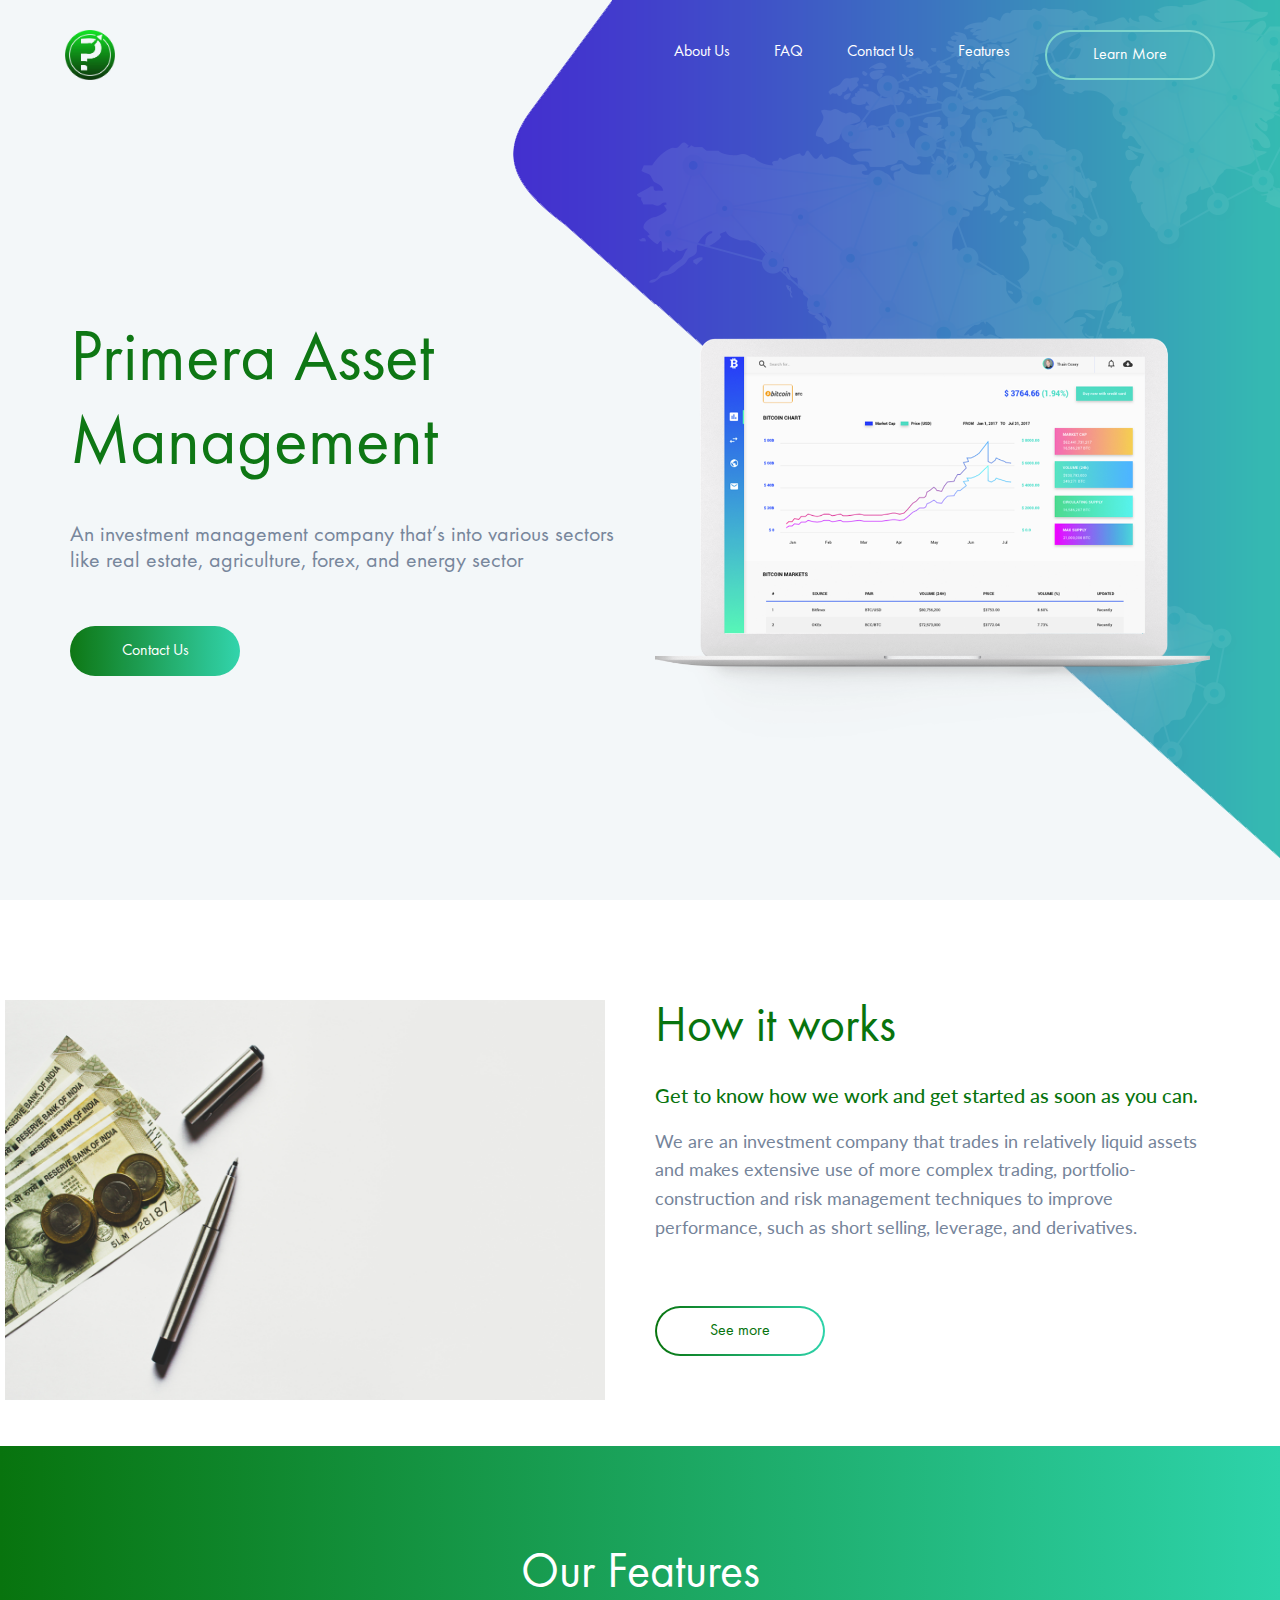
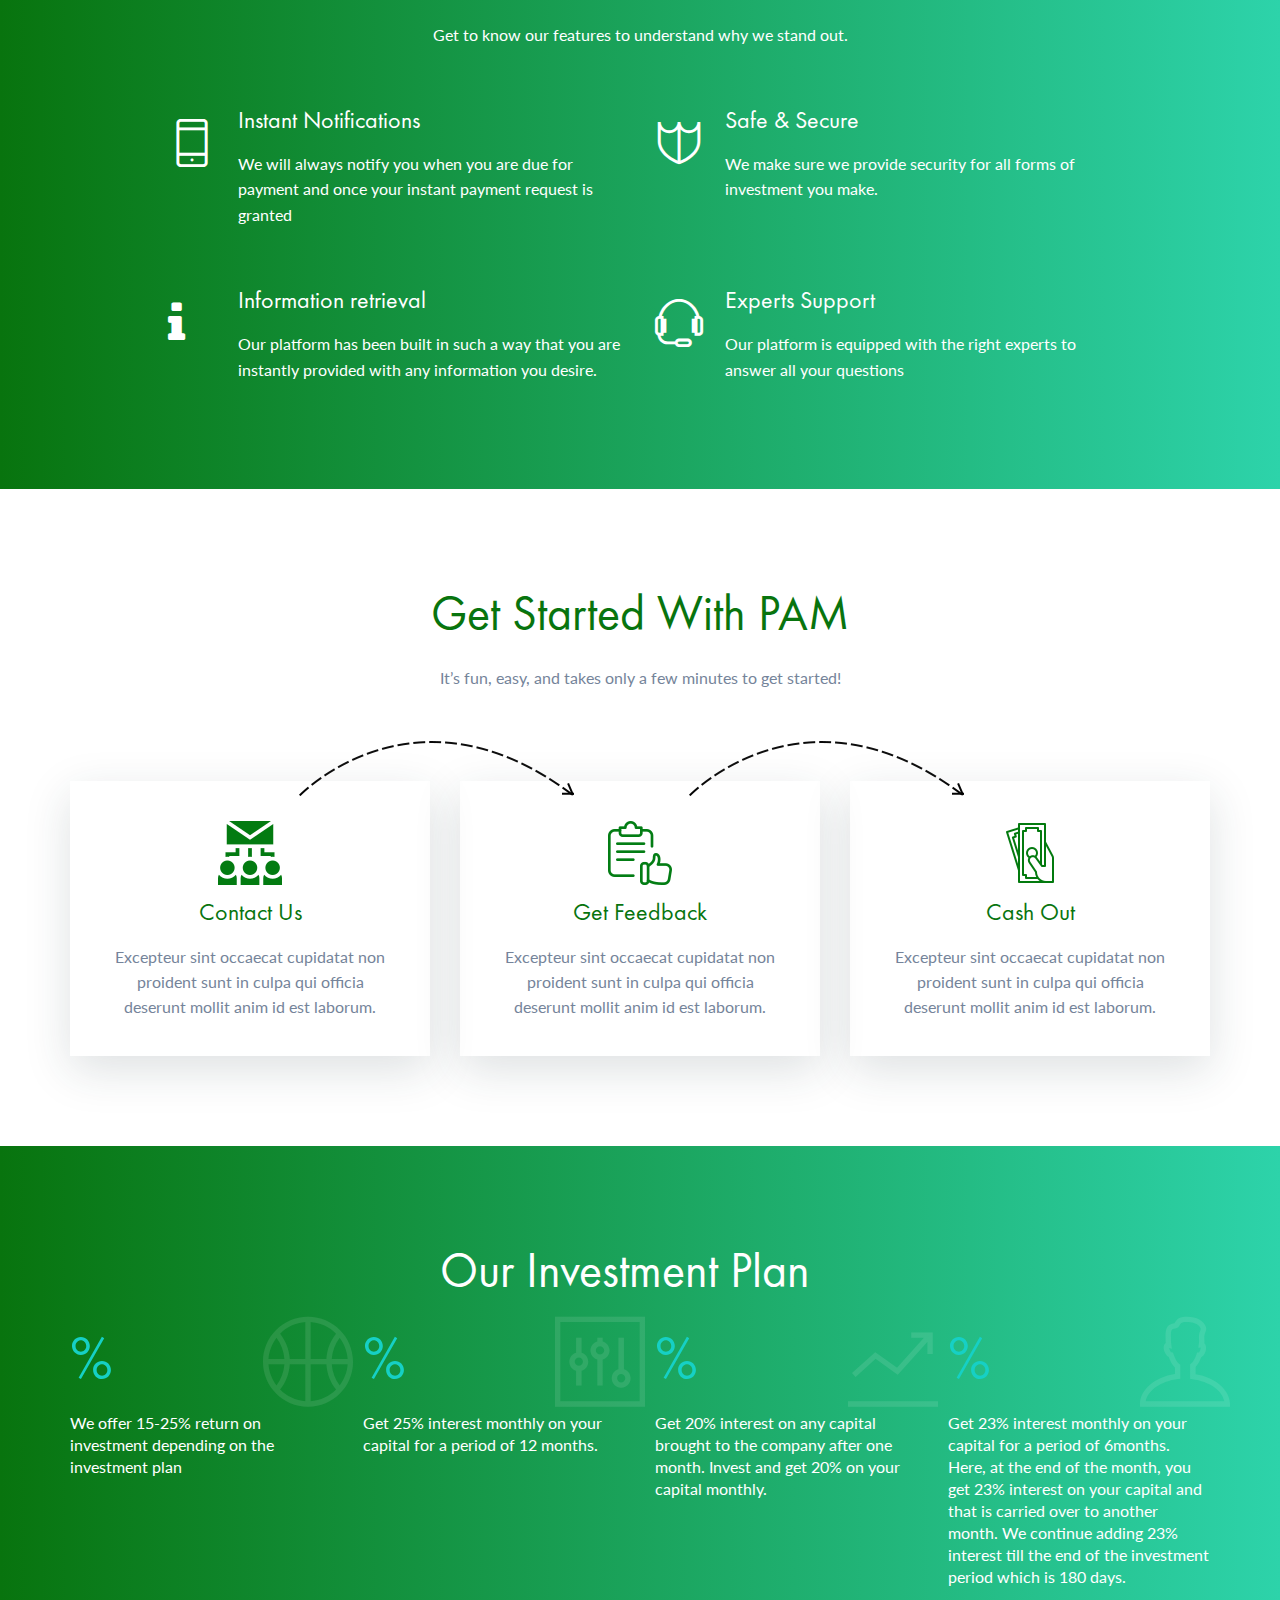
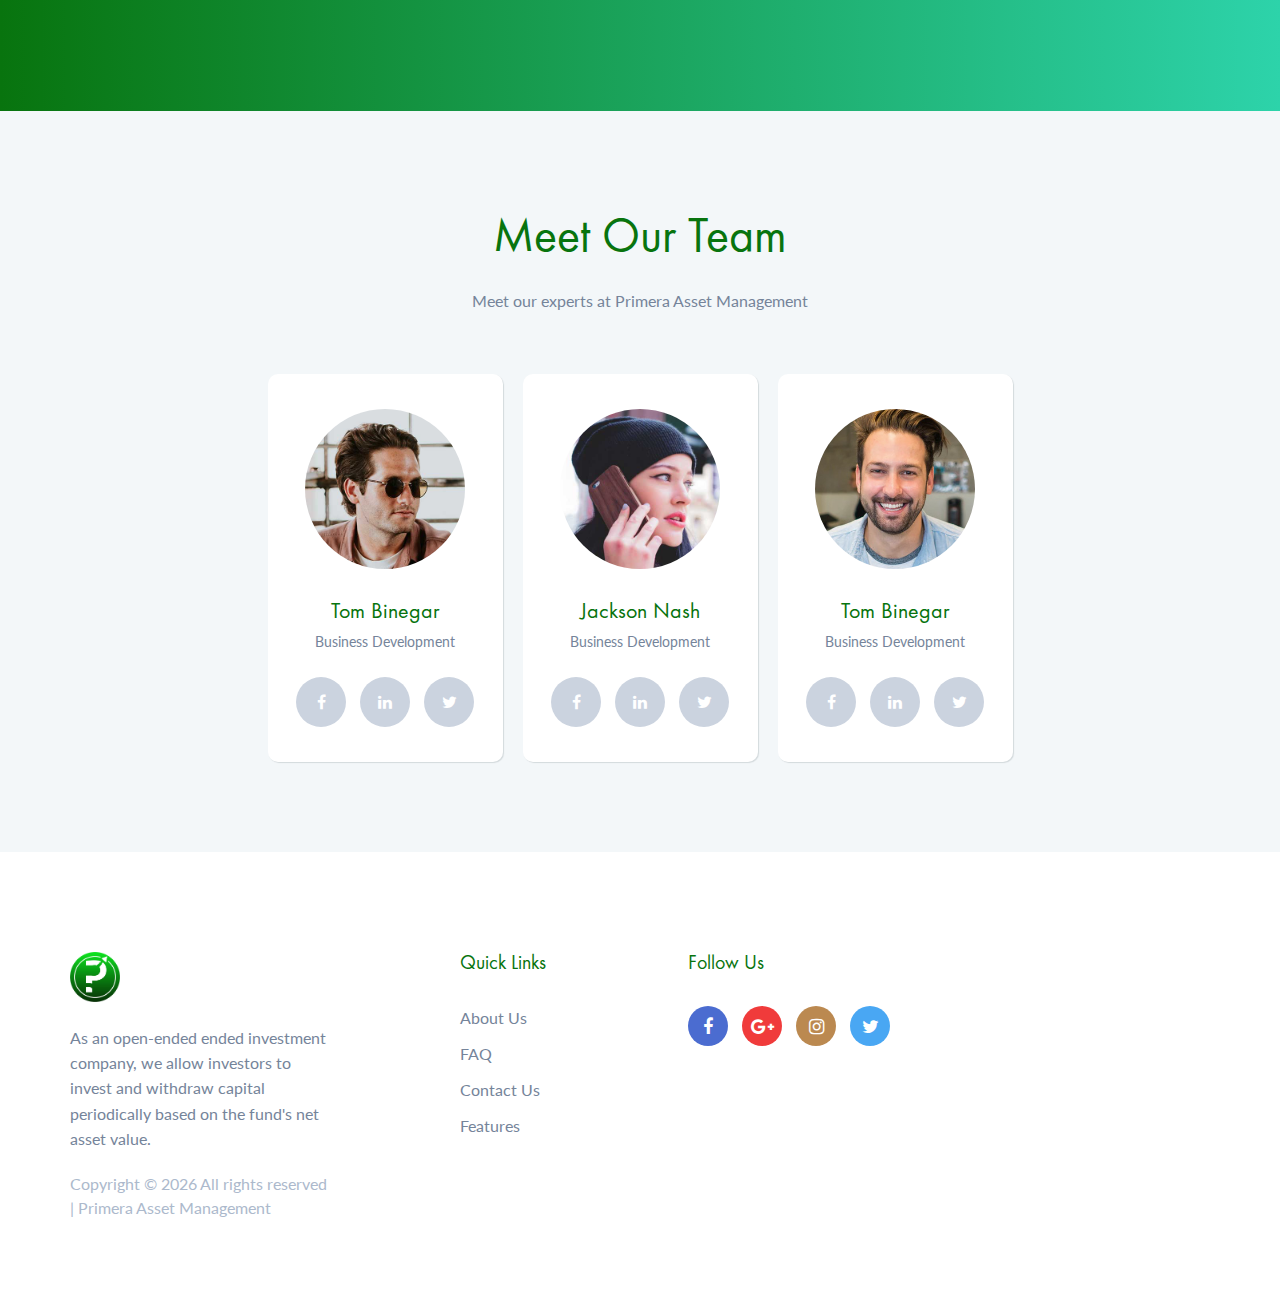
==== commit b4745eeb: "Complete about page" ====
--- a/index.html
+++ b/index.html
@@ -47,13 +47,13 @@
           <img src="./img/primara-logo.png" alt="" class="logo-img" />
         </a>
         <div class="responsive-bar"><i class="fa fa-bars"></i></div>
-        <a href="#" class="site-btn">Learn More</a>
+        <a href="/about.html" class="site-btn">Learn More</a>
         <nav class="main-menu">
           <ul class="menu-list">
-            <li><a href="#">About</a></li>
-            <li><a href="#">Features</a></li>
-            <li><a href="#">Faq</a></li>
-            <li><a href="#">Contact</a></li>
+            <li><a href="./about.html">About Us</a></li>
+              <li><a href="./faq.html">FAQ</a></li>
+              <li><a href="./contact.html">Contact Us</a></li>
+              <li><a href="#features">Features</a></li>
           </ul>
         </nav>
       </div>
@@ -598,10 +598,10 @@
           <div class="col-md-6 col-lg-2 offset-lg-1 footer-widget">
             <h5 class="widget-title">Quick Links</h5>
             <ul>
-              <li><a href="#">About Us</a></li>
-              <li><a href="#">FAQ</a></li>
-              <li><a href="#">Contact Us</a></li>
-              <li><a href="#">Features</a></li>
+              <li><a href="./about.html">About Us</a></li>
+              <li><a href="./faq.html">FAQ</a></li>
+              <li><a href="./contact.html">Contact Us</a></li>
+              <li><a href="#features">Features</a></li>
             </ul>
           </div>
           <div class="col-md-6 col-lg-3 footer-widget pl-lg-5 pl-3">
--- a/css/style.css
+++ b/css/style.css
@@ -332,7 +332,7 @@
 	padding-top: 260px;
 	display: block;
 	/* background-image: url("../img/hero-bg.png"); */
-	background-image: url("../img/hero-bg-primera.png");
+	background-image: url("../img/hero-bg.png");
 	background-size: cover;
 	background-color: #f3f7f9;
 	background-position: right top;
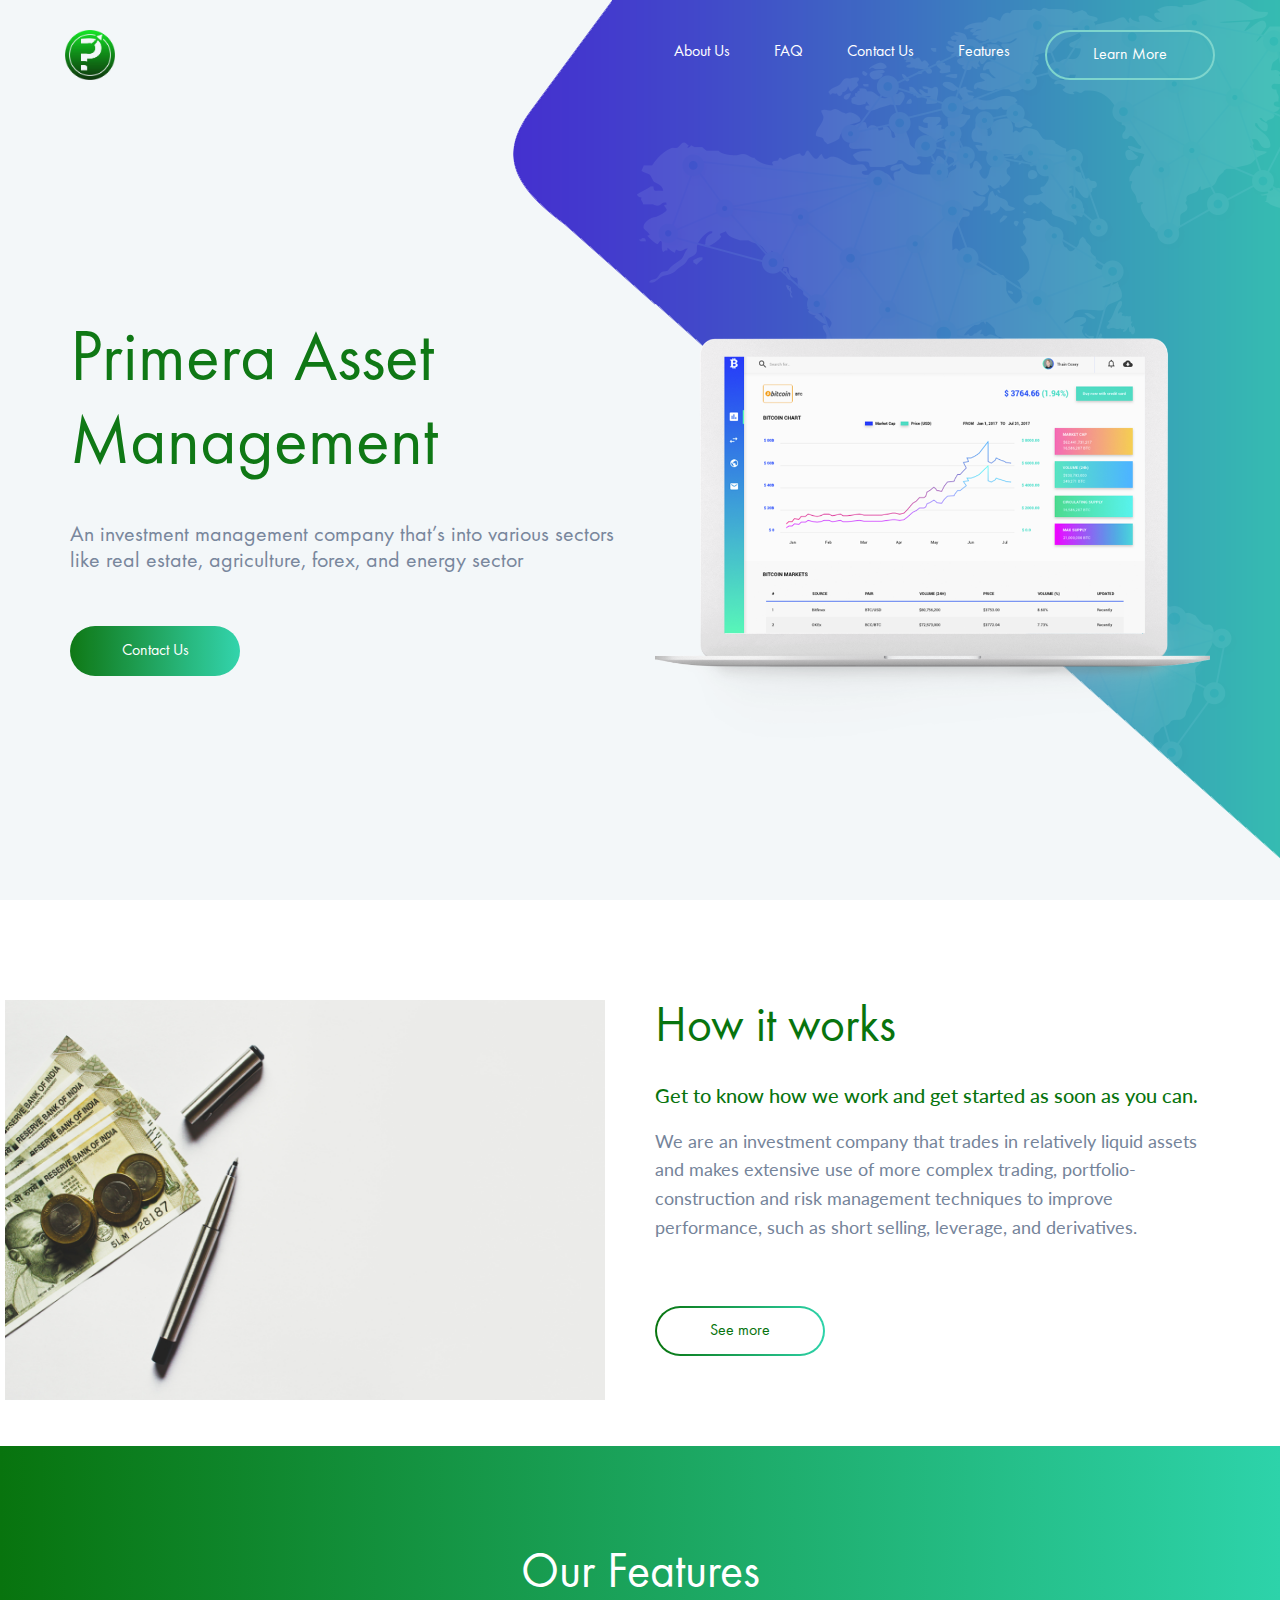
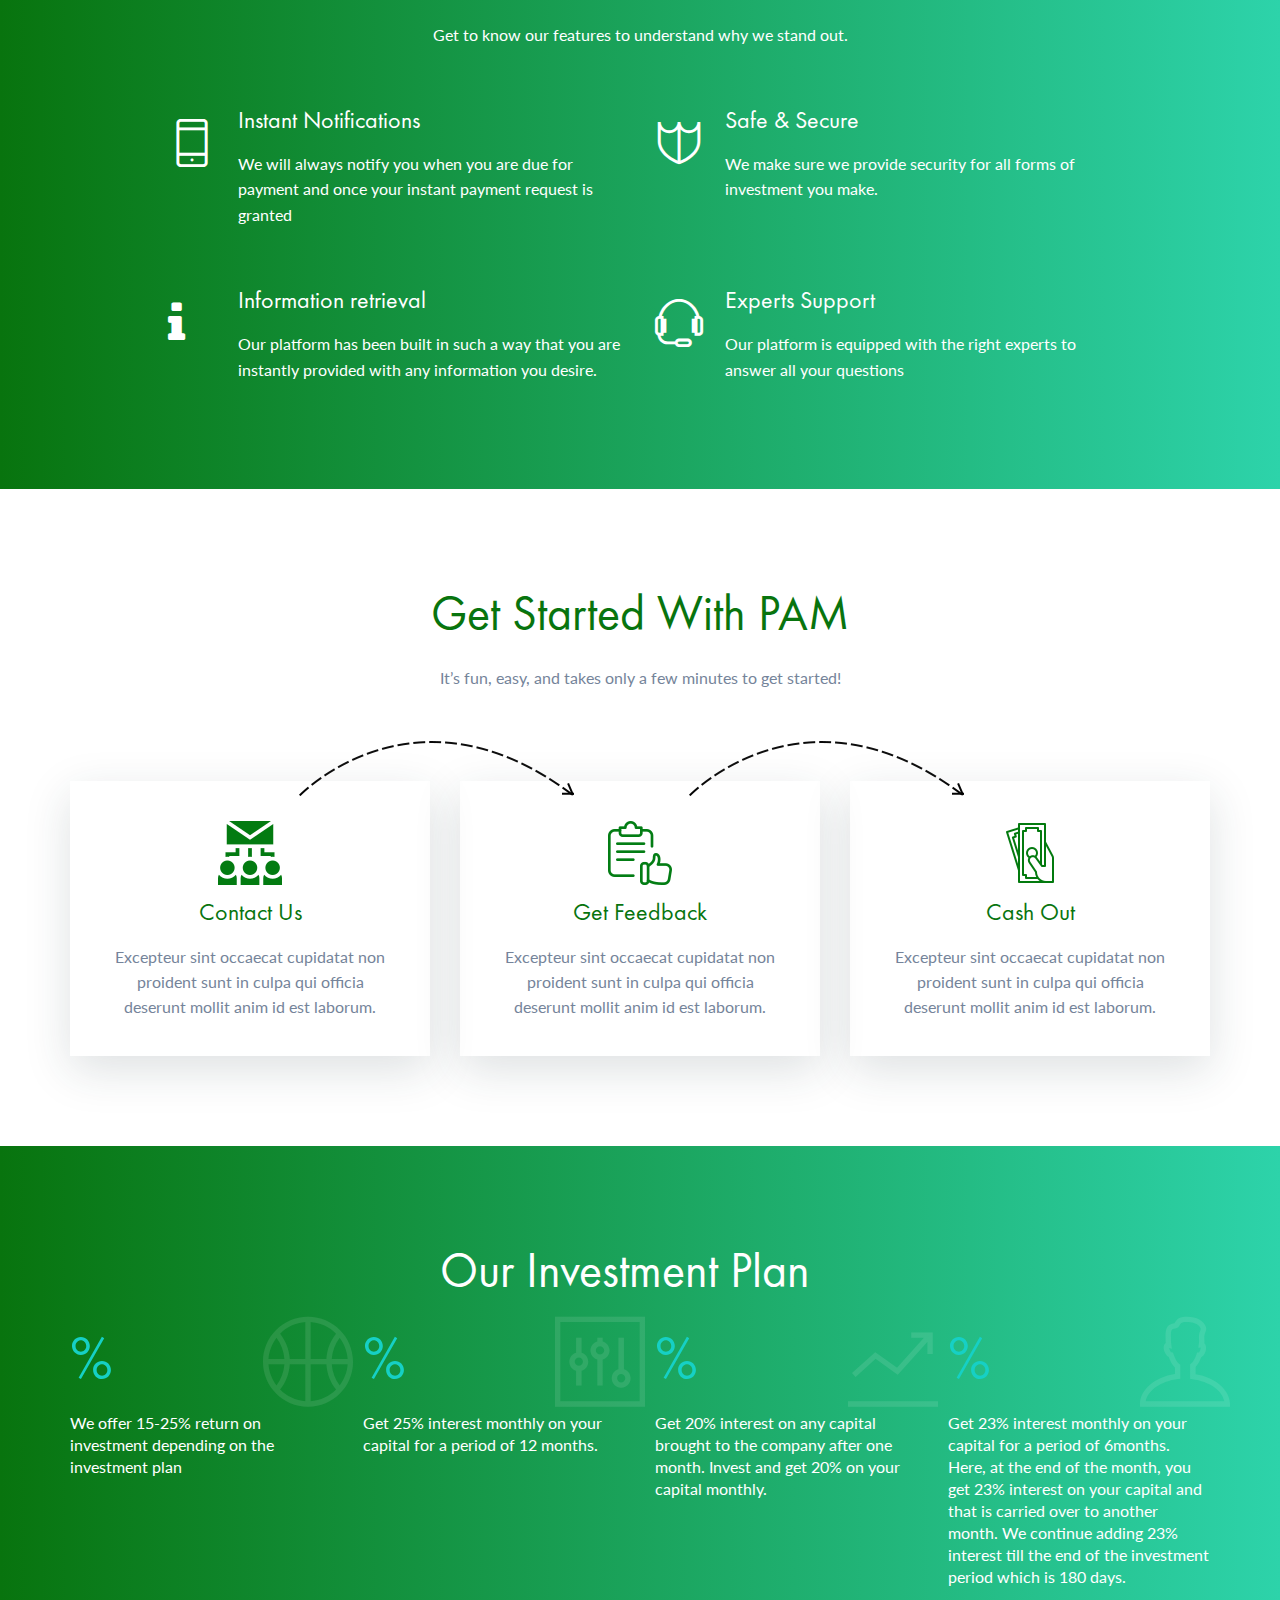
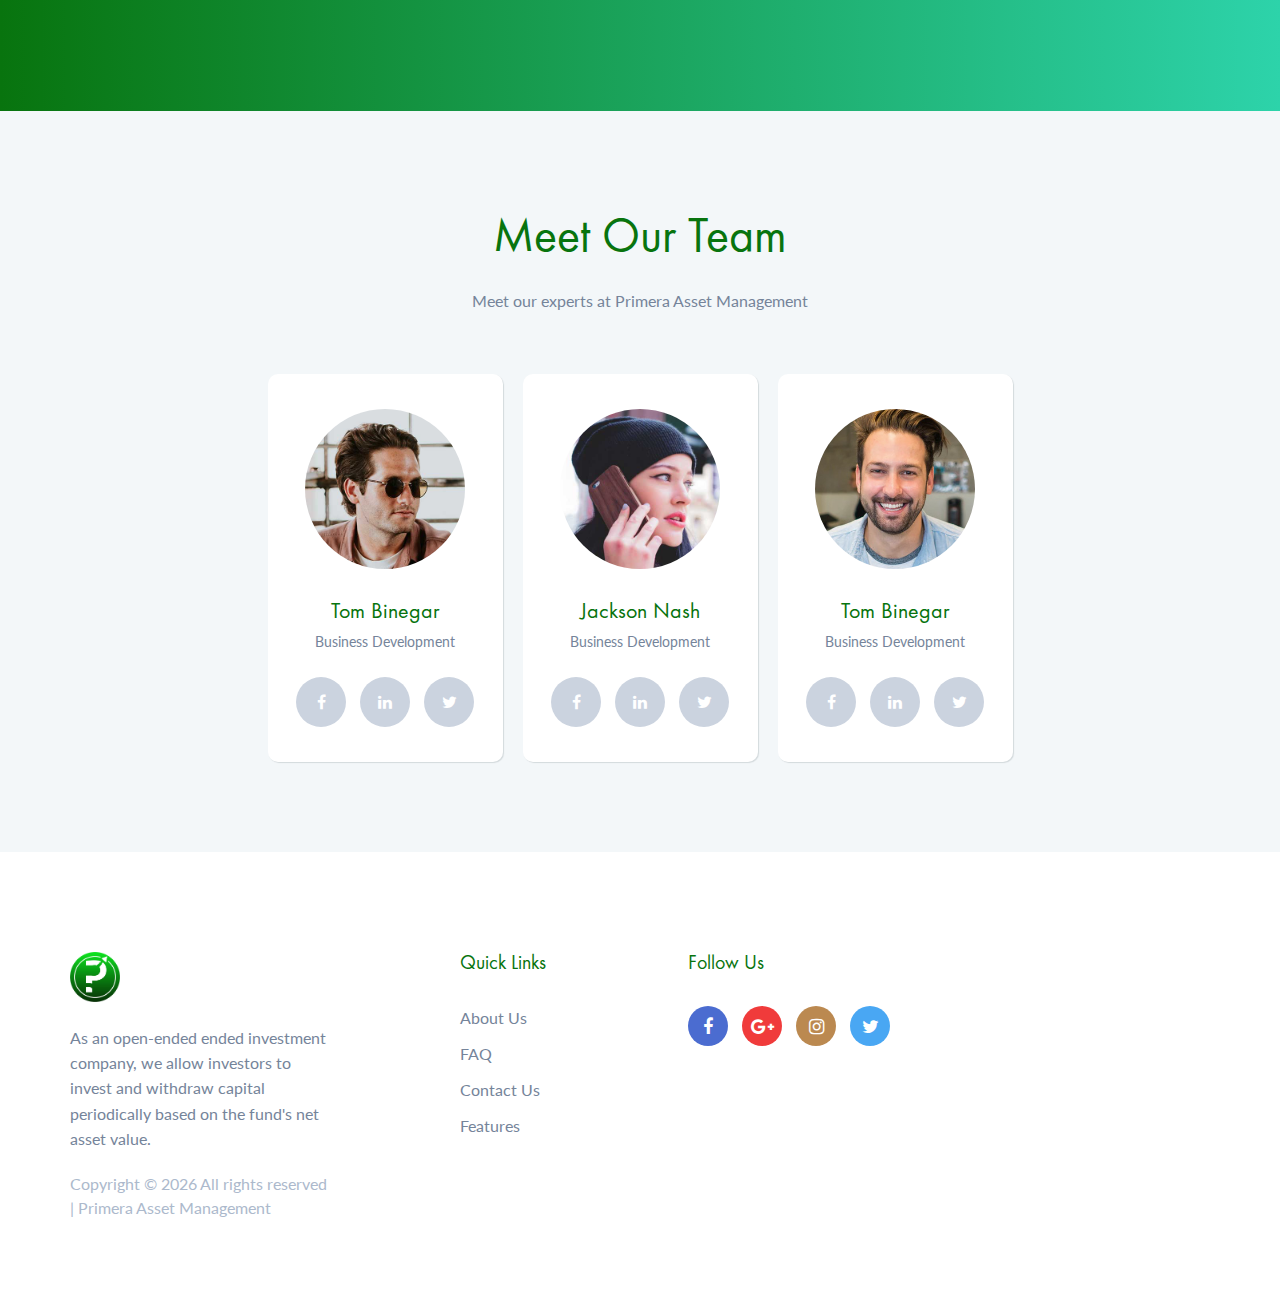
==== commit c8f60a15: "Complete faq page" ====
--- a/index.html
+++ b/index.html
@@ -53,7 +53,7 @@
             <li><a href="./about.html">About Us</a></li>
               <li><a href="./faq.html">FAQ</a></li>
               <li><a href="./contact.html">Contact Us</a></li>
-              <li><a href="#features">Features</a></li>
+              <li><a href="/#features">Features</a></li>
           </ul>
         </nav>
       </div>
@@ -111,7 +111,7 @@
     <!-- About section end -->
 
     <!-- Features section -->
-    <section class="features-section spad gradient-bg">
+    <section class="features-section spad gradient-bg" id="features">
       <div class="container text-white">
         <div class="section-title text-center">
           <h2>Our Features</h2>
@@ -601,7 +601,7 @@
               <li><a href="./about.html">About Us</a></li>
               <li><a href="./faq.html">FAQ</a></li>
               <li><a href="./contact.html">Contact Us</a></li>
-              <li><a href="#features">Features</a></li>
+              <li><a href="/#features">Features</a></li>
             </ul>
           </div>
           <div class="col-md-6 col-lg-3 footer-widget pl-lg-5 pl-3">
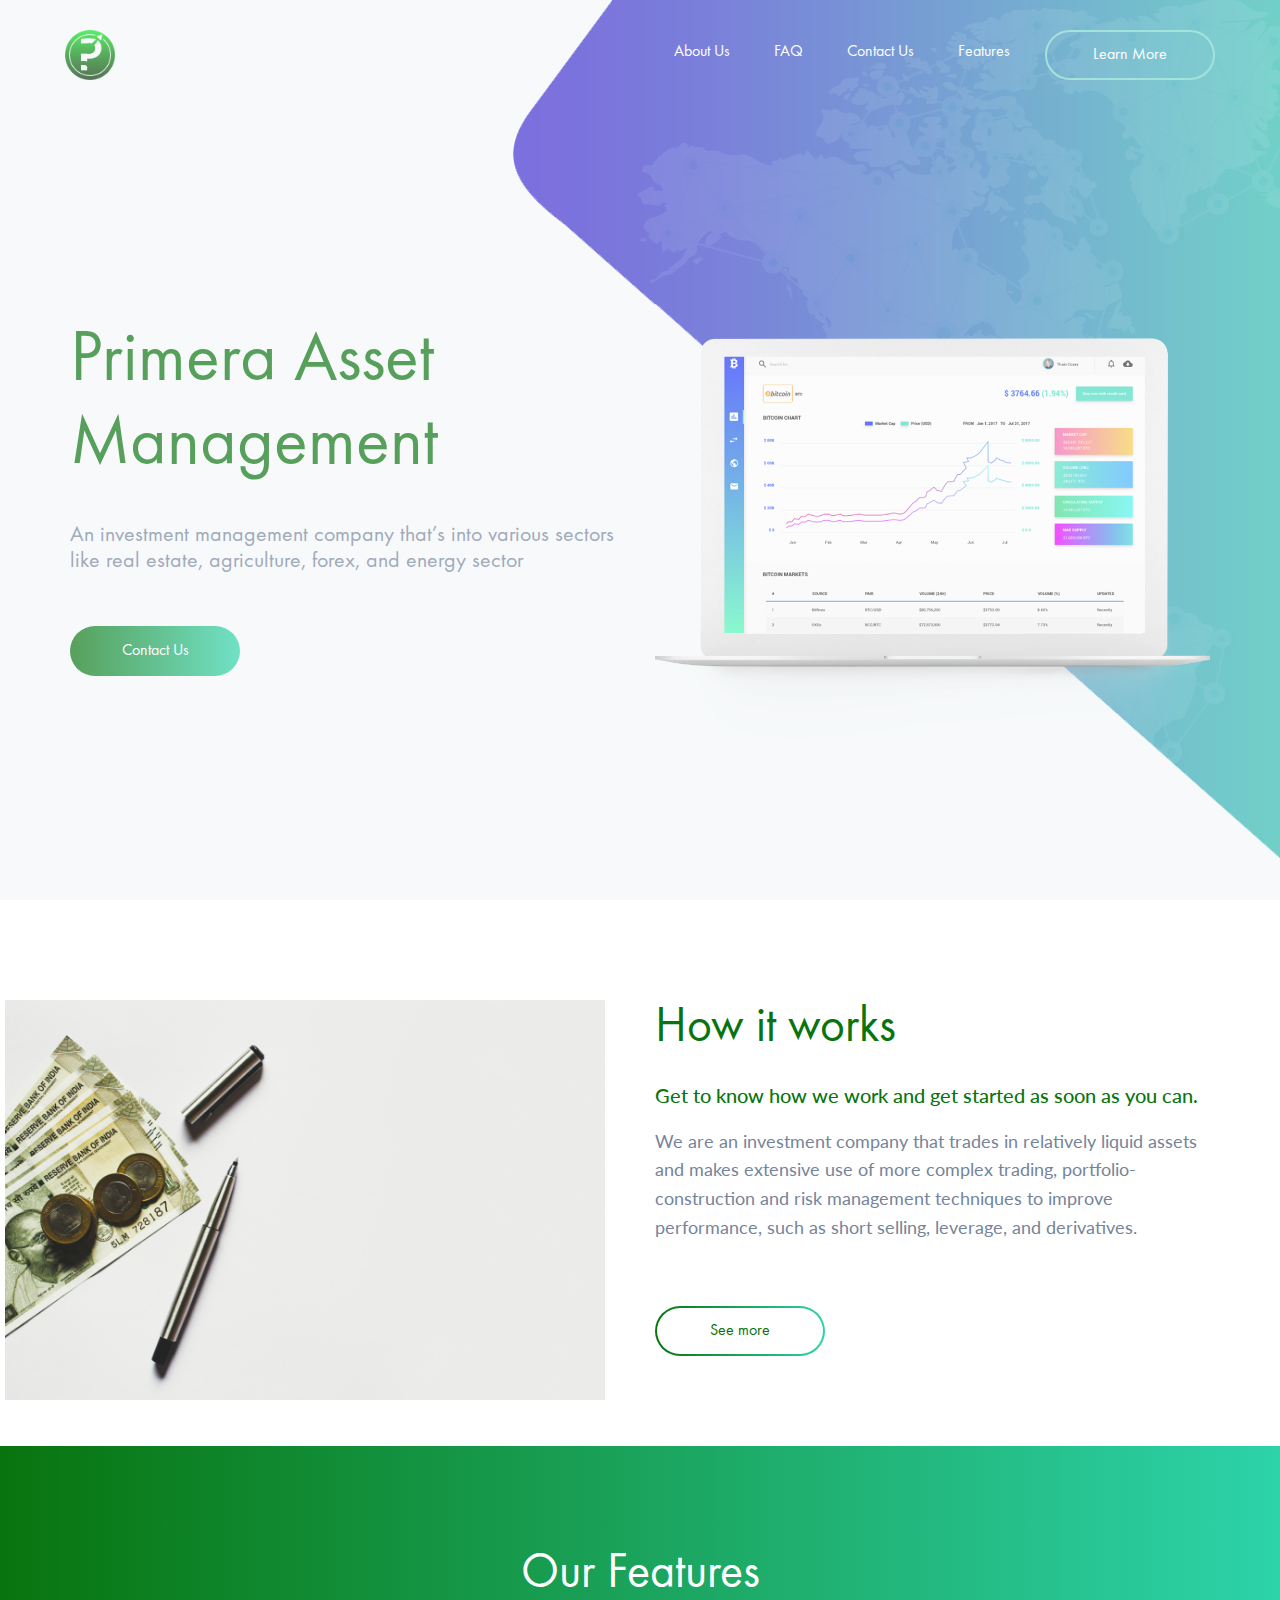
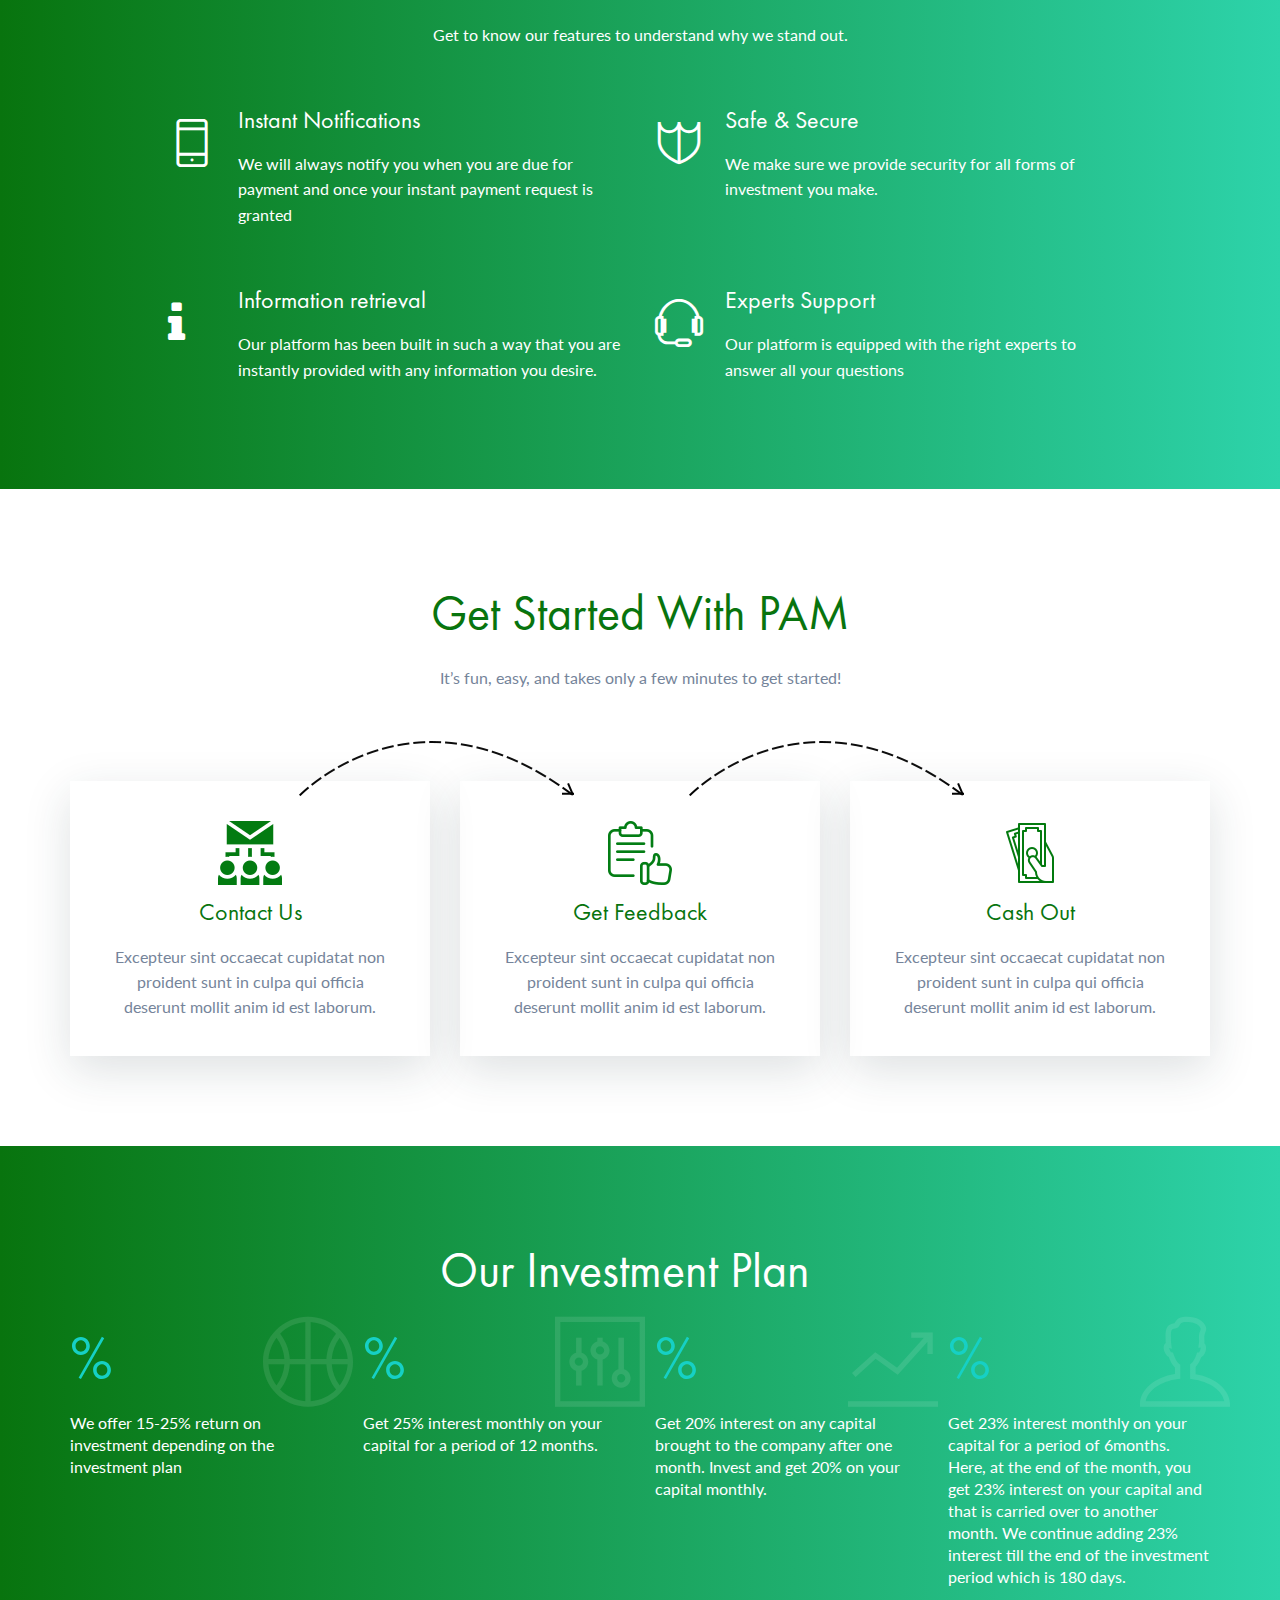
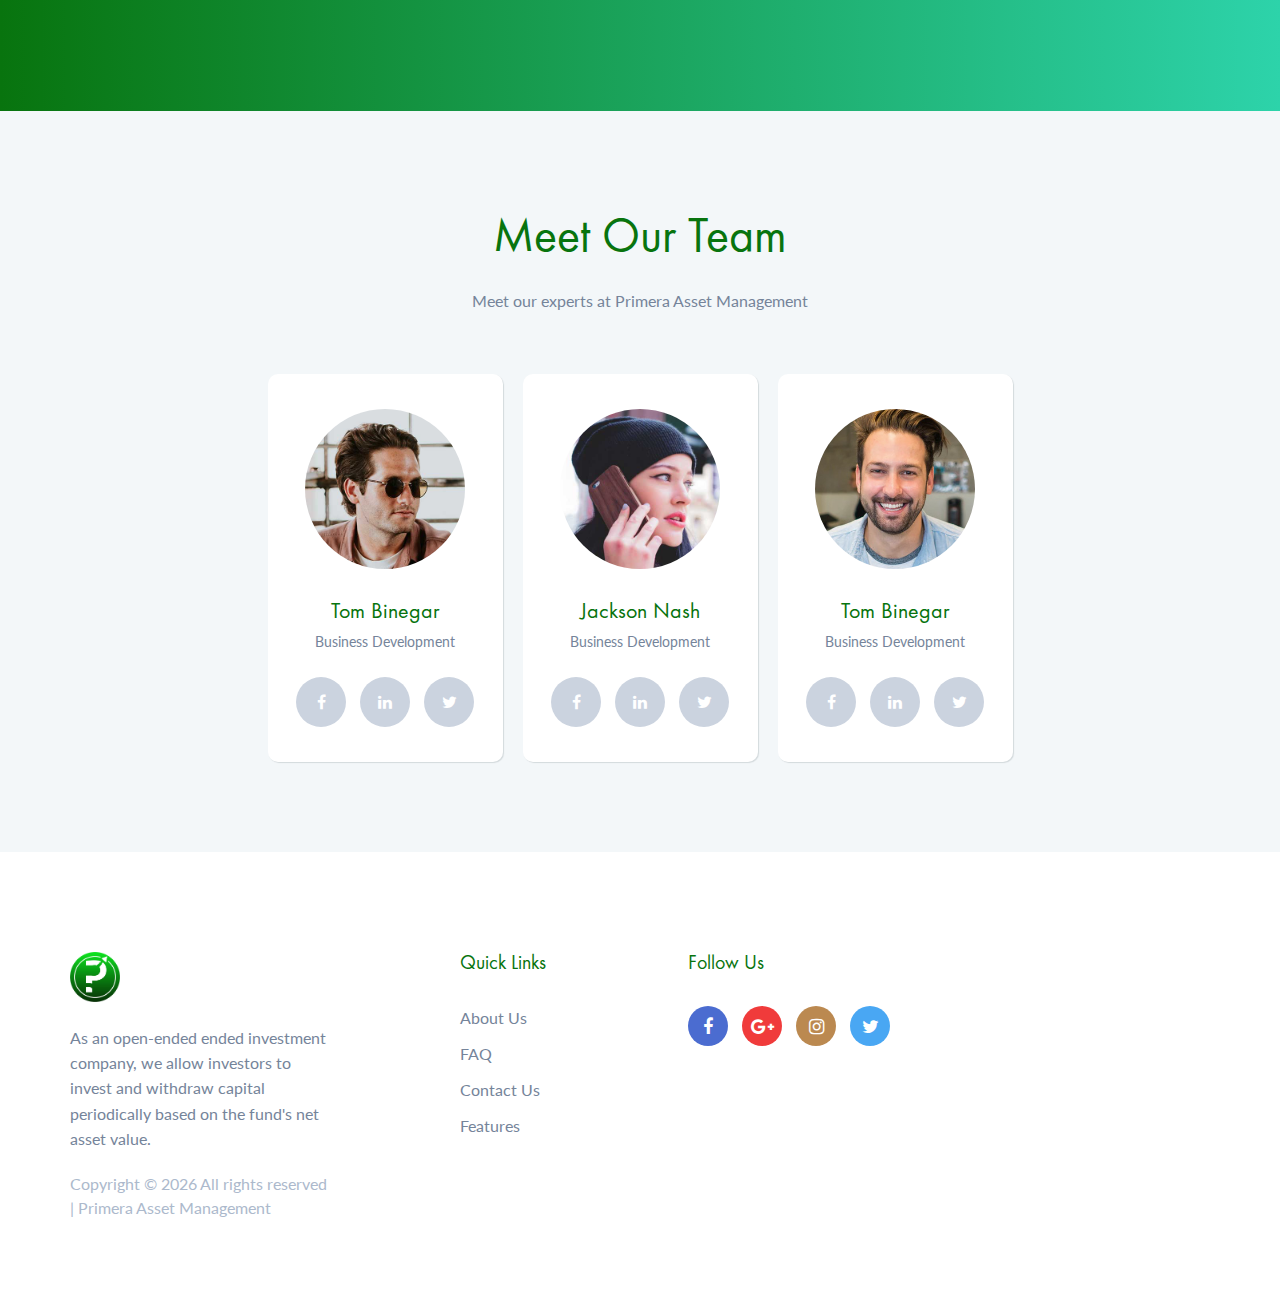
==== commit 3b2f4f83: "Modified some pages and add contact page" ====
--- a/index.html
+++ b/index.html
@@ -43,7 +43,7 @@
     <!-- Header section -->
     <header class="header-section clearfix">
       <div class="container-fluid">
-        <a href="index-2.html" class="site-logo">
+        <a href="/" class="site-logo">
           <img src="./img/primara-logo.png" alt="" class="logo-img" />
         </a>
         <div class="responsive-bar"><i class="fa fa-bars"></i></div>
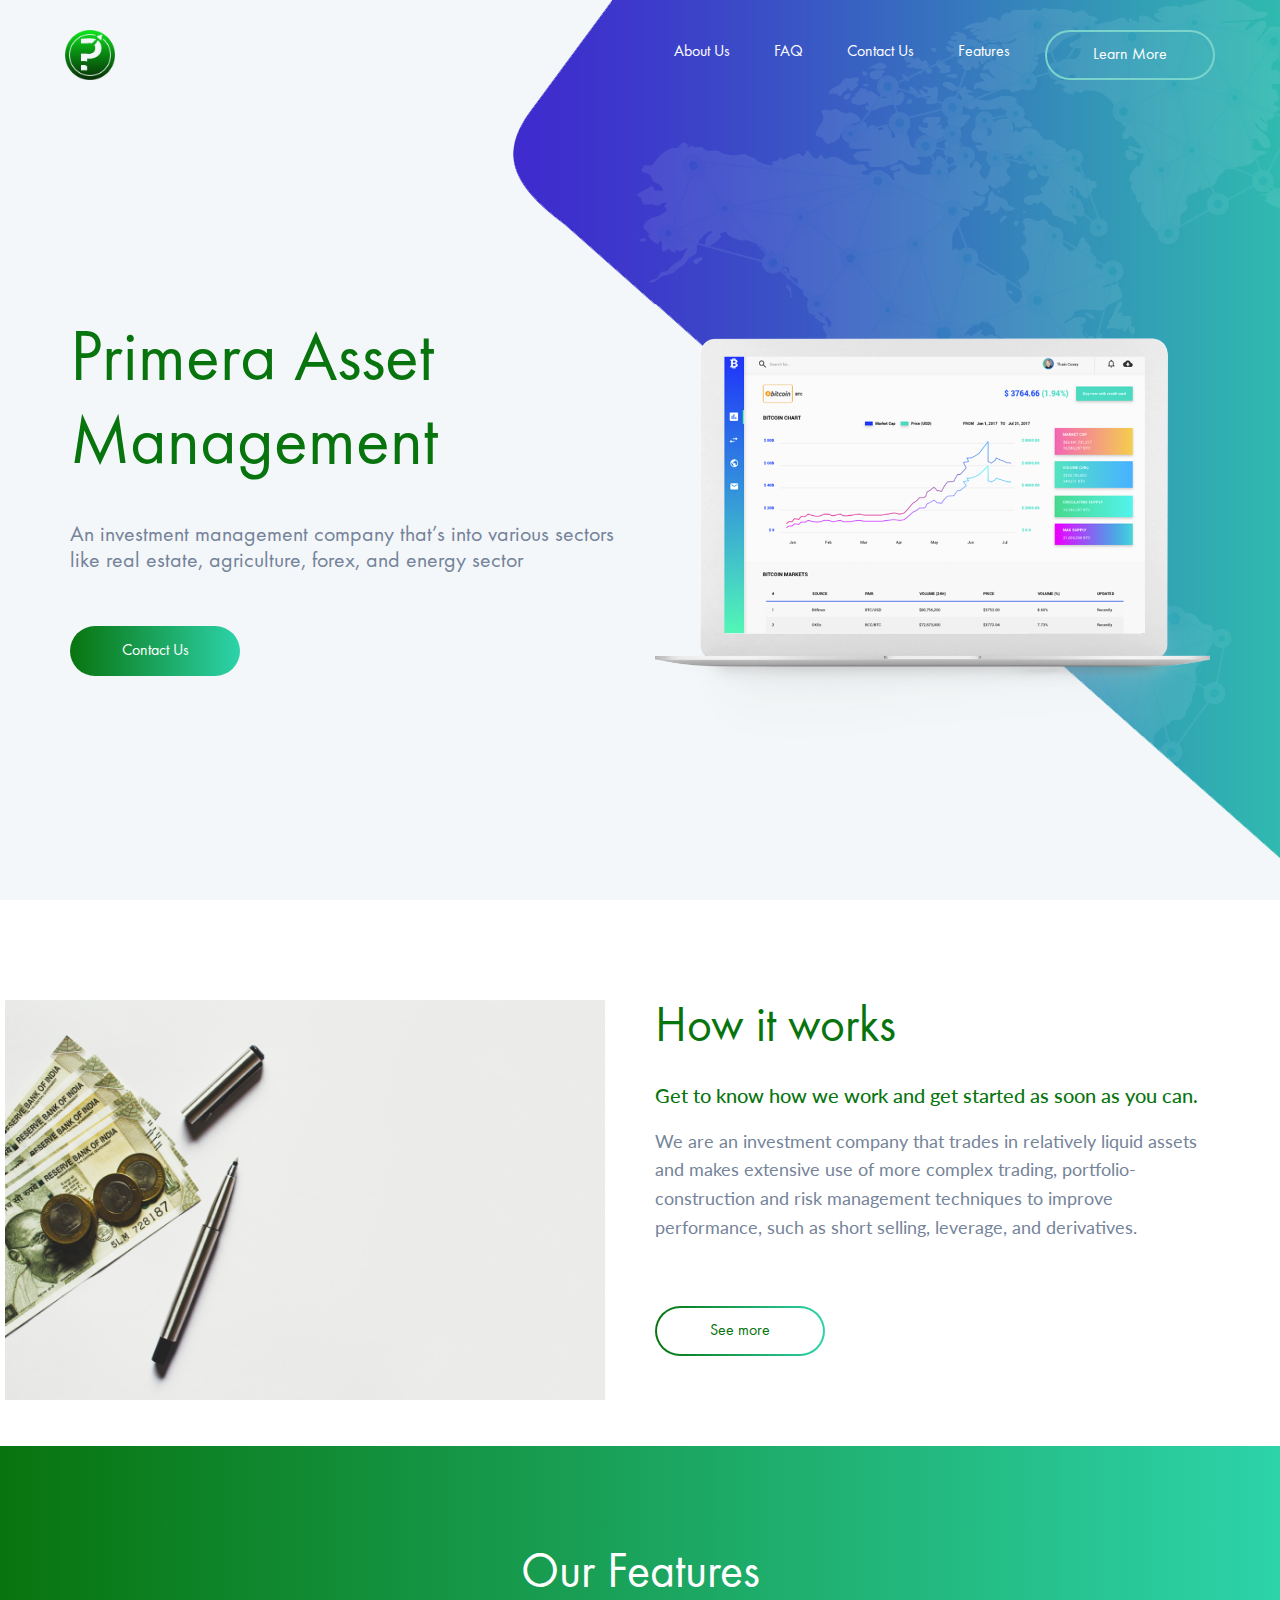
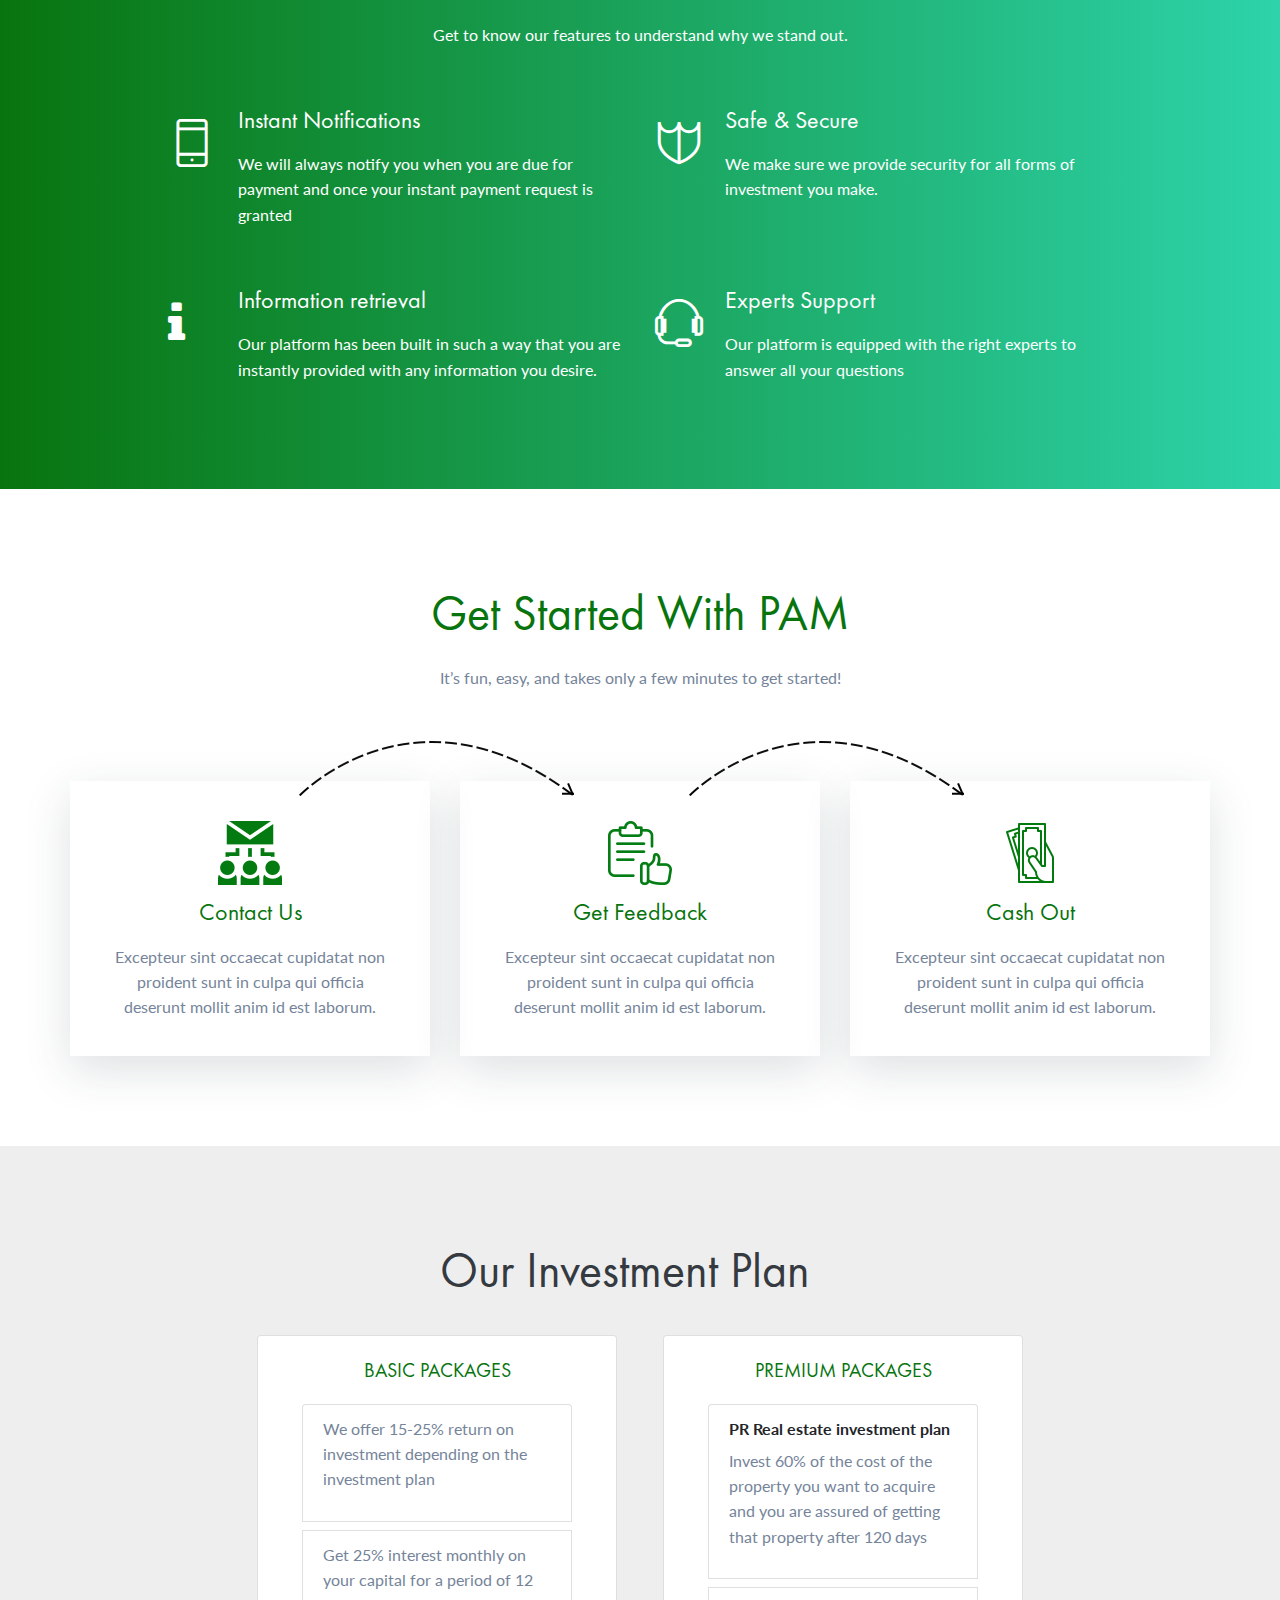
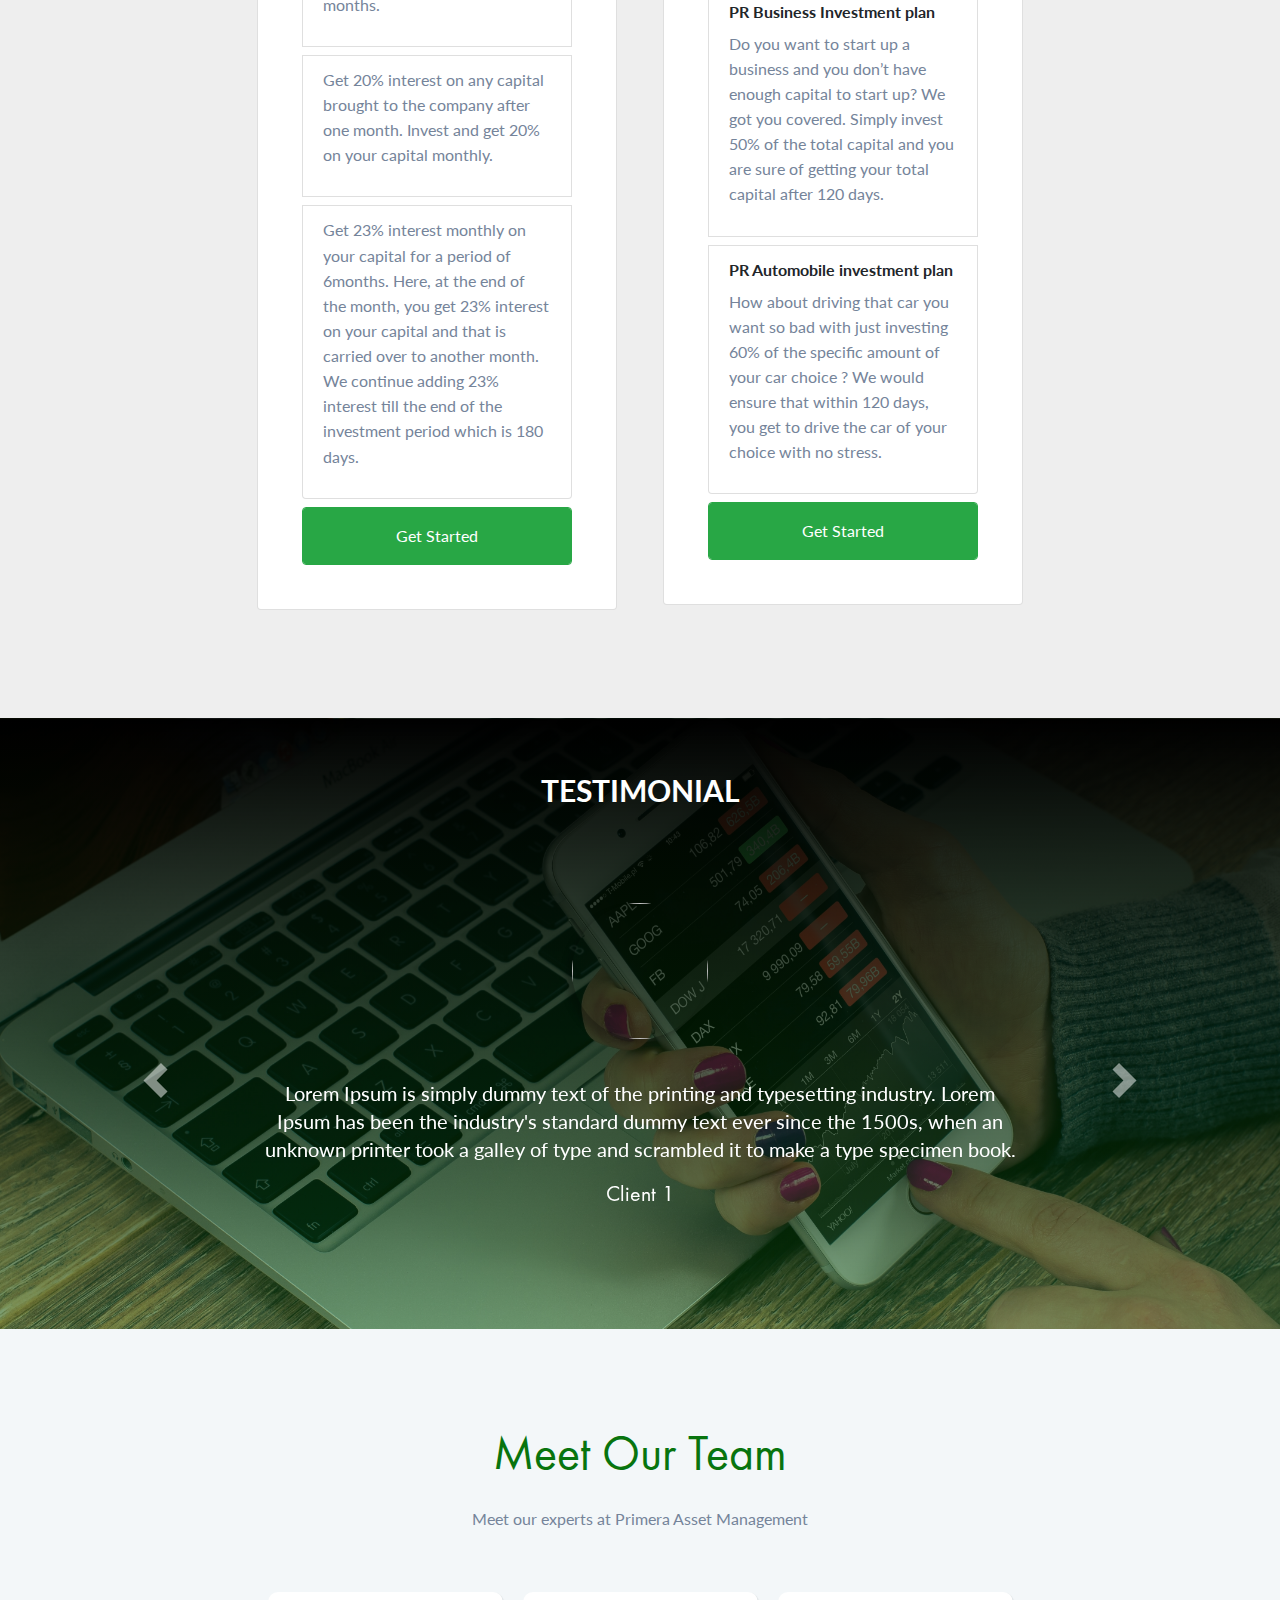
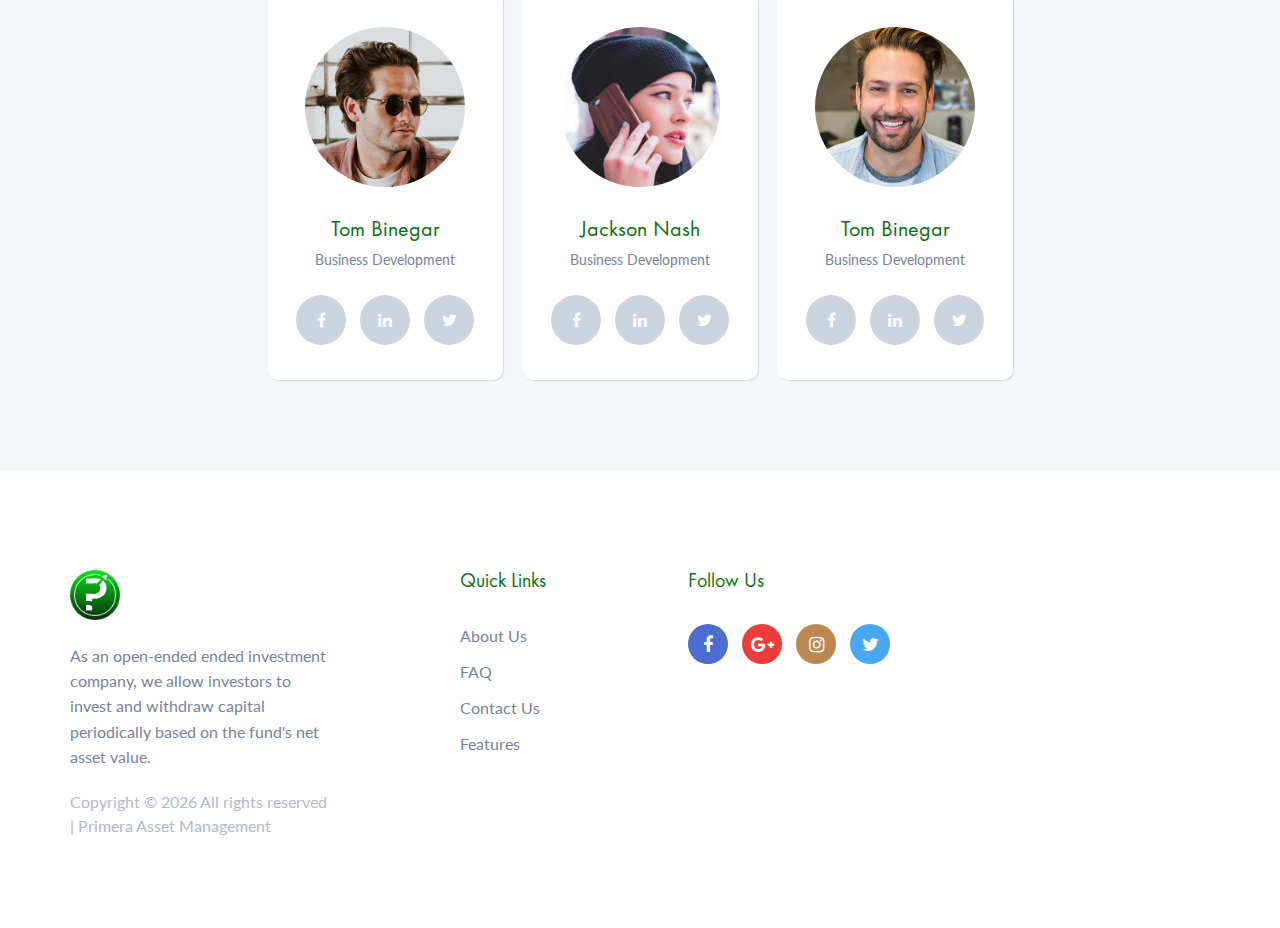
==== commit 6b32e1c8: "Update contact page, Add testimonial and update styling" ====
--- a/index.html
+++ b/index.html
@@ -51,9 +51,9 @@
         <nav class="main-menu">
           <ul class="menu-list">
             <li><a href="./about.html">About Us</a></li>
-              <li><a href="./faq.html">FAQ</a></li>
-              <li><a href="./contact.html">Contact Us</a></li>
-              <li><a href="/#features">Features</a></li>
+            <li><a href="./faq.html">FAQ</a></li>
+            <li><a href="./contact.html">Contact Us</a></li>
+            <li><a href="/#features">Features</a></li>
           </ul>
         </nav>
       </div>
@@ -162,25 +162,6 @@
               </p>
             </div>
           </div>
-          <!-- feature -->
-          <!-- <div class="col-md-6 col-lg-4 feature">
-            <i class="ti-reload"></i>
-            <div class="feature-content">
-              <h4>Instant Exchange</h4>
-              <p>
-                Excepteur sint occaecat cupidatat non proident sunt in culpa qui
-                officia deserunt mollit anim id est laborum.
-              </p>
-            </div>
-          </div> -->
-          <!-- feature -->
-          <!-- <div class="col-md-6 col-lg-4 feature">
-					<i class="ti-panel"></i>
-					<div class="feature-content">
-						<h4>Recuring Buys</h4>
-						<p>Excepteur sint occaecat cupidatat non proident sunt in culpa qui officia deserunt mollit anim id est laborum. </p>
-					</div>
-				</div> -->
         </div>
       </div>
     </section>
@@ -236,61 +217,172 @@
     <!-- Process section end -->
 
     <!-- Fact section -->
-    <section class="fact-section gradient-bg">
+    <section class="fact-section">
       <div class="container">
         <div class="row col-lg-12 d-flex justify-content-center mb-4">
           <center>
-		  <h2 class="text-center text-white">Our Investment Plan</h2>
-		</center>
-        </div>
-        <div class="row">
-          <div class="col-sm-6 col-md-6 col-lg-3">
-            <div class="fact">
-              <h2>%</h2>
-              <p>
-                We offer 15-25% return on investment depending on the investment
-                plan
-              </p>
-              <i class="ti-basketball"></i>
-            </div>
-          </div>
-          <div class="col-sm-6 col-md-6 col-lg-3">
-            <div class="fact">
-              <h2>%</h2>
-              <p>
-                Get 25% interest monthly on your capital for a period of 12
-                months.
-              </p>
-              <i class="ti-panel"></i>
-            </div>
-          </div>
-          <div class="col-sm-6 col-md-6 col-lg-3">
-            <div class="fact">
-              <h2>%</h2>
-              <p>
-                Get 20% interest on any capital brought to the company after one
-                month. Invest and get 20% on your capital monthly.
-              </p>
-              <i class="ti-stats-up"></i>
-            </div>
-          </div>
-          <div class="col-sm-6 col-md-6 col-lg-3">
-            <div class="fact">
-              <h2>%</h2>
-              <p>
-                Get 23% interest monthly on your capital for a period of
-                6months. Here, at the end of the month, you get 23% interest on
-                your capital and that is carried over to another month. We
-                continue adding 23% interest till the end of the investment
-                period which is 180 days.
-              </p>
-              <i class="ti-user"></i>
+            <h2 class="text-center text-dark">Our Investment Plan</h2>
+          </center>
+        </div>
+        <div class="row justify-content-center">
+          <div class="col-lg-4 m-2">
+            <div class="card p-4">
+              <h5 class="text-center">BASIC PACKAGES</h5>
+              <div class="card-body">
+                <ul>
+                  <!-- <div class="list-group-item">
+						<p class="mb-0"> <i class="fa fa-briefcase fa-2x mr-4 mr-4 bg-danger p-3 text-white rounded" aria-hidden="true"></i>Work</p>
+					  </div> -->
+                  <li class="list-group-item mb-2">
+                    <p>We offer 15-25% return on investment depending on the
+                    investment plan</p>
+                  </li>
+                  <li class="list-group-item mb-2">
+                   <p> Get 25% interest monthly on your capital for a period of 12
+                    months.</p>
+                  </li>
+                  <li class="list-group-item mb-2">
+                   <p> Get 20% interest on any capital brought to the company after
+                    one month. Invest and get 20% on your capital monthly.</p>
+                  </li>
+                  <li class="list-group-item mb-2">
+                    <p>Get 23% interest monthly on your capital for a period of
+                    6months. Here, at the end of the month, you get 23% interest
+                    on your capital and that is carried over to another month.
+                    We continue adding 23% interest till the end of the
+                    investment period which is 180 days.</p>
+                  </li>
+				</ul>
+				<a href="/contact.html" class="btn btn-success form-control p-3"
+                >Get Started</a
+              >
+              </div>
+
+             
+            </div>
+          </div>
+          <div class="col-lg-4 m-2">
+            <div class="card p-4">
+              <h5 class="text-center">PREMIUM PACKAGES</h5>
+             <div class="card-body">
+				<ul>
+					<li class="list-group-item mb-2">
+					  <strong>PR Real estate investment plan</strong>
+					  <p class="mt-2">
+						Invest 60% of the cost of the property you want to acquire
+						and you are assured of getting that property after 120 days
+					  </p>
+					</li>
+
+					<li class="list-group-item mb-2">
+						<strong>PR Business Investment plan</strong>
+						<p class="mt-2">
+							Do you want to start up a business and you don’t have enough capital to start up? We got you covered. Simply invest 50% of the total capital and you are sure of getting your total capital after 120 days.
+						</p>
+					  </li>
+
+					  <li class="list-group-item mb-2">
+						<strong> PR Automobile investment plan</strong>
+						<p class="mt-2">
+							How about driving that car you want so bad with just investing 60% of the specific amount of your car choice ?
+							We would ensure that within 120 days, you get to drive the car of your choice with no stress.
+						</p>
+					  </li>
+				  </ul>
+	
+				  <a href="/contact.html" class="btn btn-success form-control p-3"
+					>Get Started</a
+				  >
+			 </div>
             </div>
           </div>
         </div>
       </div>
     </section>
     <!-- Fact section end -->
+
+    <!-- Testimonial Section -->
+
+    <section class="testimonial text-center">
+      <div class="container">
+        <div class="heading white-heading">Testimonial</div>
+        <div
+          id="testimonial4"
+          class="carousel slide testimonial4_indicators testimonial4_control_button thumb_scroll_x swipe_x"
+          data-ride="carousel"
+          data-pause="hover"
+          data-interval="5000"
+          data-duration="2000"
+        >
+          <div class="carousel-inner" role="listbox">
+            <div class="carousel-item active">
+              <div class="testimonial4_slide">
+                <img
+                  src="https://i.ibb.co/8x9xK4H/team.jpg"
+                  class="img-circle img-responsive"
+                />
+                <p>
+                  Lorem Ipsum is simply dummy text of the printing and
+                  typesetting industry. Lorem Ipsum has been the industry's
+                  standard dummy text ever since the 1500s, when an unknown
+                  printer took a galley of type and scrambled it to make a type
+                  specimen book.
+                </p>
+                <h4>Client 1</h4>
+              </div>
+            </div>
+            <div class="carousel-item">
+              <div class="testimonial4_slide">
+                <img
+                  src="https://i.ibb.co/8x9xK4H/team.jpg"
+                  class="img-circle img-responsive"
+                />
+                <p>
+                  Lorem Ipsum is simply dummy text of the printing and
+                  typesetting industry. Lorem Ipsum has been the industry's
+                  standard dummy text ever since the 1500s, when an unknown
+                  printer took a galley of type and scrambled it to make a type
+                  specimen book.
+                </p>
+                <h4>Client 2</h4>
+              </div>
+            </div>
+            <div class="carousel-item">
+              <div class="testimonial4_slide">
+                <img
+                  src="https://i.ibb.co/8x9xK4H/team.jpg"
+                  class="img-circle img-responsive"
+                />
+                <p>
+                  Lorem Ipsum is simply dummy text of the printing and
+                  typesetting industry. Lorem Ipsum has been the industry's
+                  standard dummy text ever since the 1500s, when an unknown
+                  printer took a galley of type and scrambled it to make a type
+                  specimen book.
+                </p>
+                <h4>Client 3</h4>
+              </div>
+            </div>
+          </div>
+          <a
+            class="carousel-control-prev"
+            href="#testimonial4"
+            data-slide="prev"
+          >
+            <span class="carousel-control-prev-icon"></span>
+          </a>
+          <a
+            class="carousel-control-next"
+            href="#testimonial4"
+            data-slide="next"
+          >
+            <span class="carousel-control-next-icon"></span>
+          </a>
+        </div>
+      </div>
+    </section>
+
+    <!-- Testimonial section End -->
 
     <!-- Team section -->
     <section class="team-section spad">
@@ -388,181 +480,8 @@
             </p>
           </div>
         </div>
-        <!-- Team member -->
-        <!-- <div class="member">
-				<div class="member-text">
-					<div class="member-img set-bg" data-setbg="img/member/4.jpg"></div>
-					<h2>Melissa Barth</h2>
-					<span>Product Manager</span>
-				</div>
-				<div class="member-social">
-					<a href="#"><i class="fa fa-facebook"></i></a>
-					<a href="#"><i class="fa fa-linkedin"></i></a>
-					<a href="#"><i class="fa fa-twitter"></i></a>
-				</div>
-				<div class="member-info">
-					<div class="member-img mf set-bg" data-setbg="img/member/4.jpg"></div>
-					<div class="member-meta">
-						<h2>Melissa Barth</h2>
-						<span>Product Manager</span>
-					</div>
-					<p>Jackson Nash is a full-time faculty member of the Marketing and Behavioural Science Division at the Sauder School of Business at UBC. He leads the Entrepreneurship Group, in the undergraduate and graduate programs, teaching actively in both of these.</p>
-				</div>
-			</div> -->
-        <!-- Team member -->
-        <!-- <div class="member">
-				<div class="member-text">
-					<div class="member-img set-bg" data-setbg="img/member/5.jpg"></div>
-					<h2>Katy Abrams</h2>
-					<span>Head of Design</span>
-				</div>
-				<div class="member-social">
-					<a href="#"><i class="fa fa-facebook"></i></a>
-					<a href="#"><i class="fa fa-linkedin"></i></a>
-					<a href="#"><i class="fa fa-twitter"></i></a>
-				</div>
-				<div class="member-info">
-					<div class="member-img mf set-bg" data-setbg="img/member/5.jpg"></div>
-					<div class="member-meta">
-						<h2>Katy Abrams</h2>
-						<span>Head of Design</span>
-					</div>
-					<p>Jackson Nash is a full-time faculty member of the Marketing and Behavioural Science Division at the Sauder School of Business at UBC. He leads the Entrepreneurship Group, in the undergraduate and graduate programs, teaching actively in both of these.</p>
-				</div>
-			</div> -->
-      </div>
-    </section>
-    <!-- Team section -->
-
-    <!-- Review section -->
-    <!-- <section class="review-section spad">
-		<div class="container">
-			<div class="row">
-				<div class="col-lg-8 push-8">
-					<img src="img/quote.png" alt="" class="quote mb-5">
-					<div class="review-text-slider owl-carousel">
-						<div class="review-text">
-							<p>"Bitcoin is exciting because it shows how cheap it can be. Bitcoin is better than currency in that you don’t have to be physically in the same place and, of course, for large transactions, currency can get pretty inconvenient.”</p>
-						</div>
-						<div class="review-text">
-							<p>"Bitcoin is exciting because it shows how cheap it can be. Bitcoin is better than currency in that you don’t have to be physically in the same place and, of course, for large transactions, currency can get pretty inconvenient.”</p>
-						</div>
-						<div class="review-text">
-							<p>"Bitcoin is exciting because it shows how cheap it can be. Bitcoin is better than currency in that you don’t have to be physically in the same place and, of course, for large transactions, currency can get pretty inconvenient.”</p>
-						</div>
-					</div>
-				</div>
-				<div class="col-lg-4 pr-0 pull-3">
-					<div class="review-meta-slider owl-carousel pt-5">
-						<div class="author-meta">
-							<div class="author-avatar set-bg" data-setbg="img/review/1.jpg"></div>
-							<div class="author-name">
-								<h4>Aaron Ballance</h4>
-								<p>Ceo Bitcoin</p>
-							</div>
-						</div>
-						<div class="author-meta">
-							<div class="author-avatar set-bg" data-setbg="img/review/2.jpg"></div>
-							<div class="author-name">
-								<h4>Jackson Nash</h4>
-								<p>Head of Design</p>
-							</div>
-						</div>
-						<div class="author-meta">
-							<div class="author-avatar set-bg" data-setbg="img/review/3.jpg"></div>
-							<div class="author-name">
-								<h4>Katy Abrams</h4>
-								<p>Product Manager</p>
-							</div>
-						</div>
-					</div>
-				</div>
-			</div>
-		</div>
-	</section> -->
-    <!-- Review section end -->
-
-    <!-- Newsletter section -->
-    <!-- <section class="newsletter-section gradient-bg">
-		<div class="container text-white">
-			<div class="row">
-				<div class="col-lg-7 newsletter-text">
-					<h2>Subscribe to our Newsletter</h2>
-					<p>Sign up for our weekly industry updates, insider perspectives and in-depth market analysis.</p>
-				</div>
-				<div class="col-lg-5 col-md-8 offset-lg-0 offset-md-2">
-					<form class="newsletter-form">
-						<input type="text" placeholder="Enter your email">
-						<button>Get Started</button>
-					</form>
-				</div>
-			</div>
-		</div>
-	</section> -->
-    <!-- Newsletter section end -->
-
-    <!-- Blog section -->
-    <!-- <section class="blog-section spad">
-		<div class="container">
-			<div class="section-title text-center">
-				<h2>Latest News</h2>
-				<p>Bitcoin is the simplest way to exchange money at very low cost.</p>
-			</div>
-			<div class="row">
-				<div class="col-md-4">
-					<div class="blog-item">
-						<figure class="blog-thumb">
-							<img src="img/blog/1.jpg" alt="">
-						</figure>
-						<div class="blog-text">
-							<div class="post-date">03 jan 2018</div>
-							<h4 class="blog-title"><a href="#">Coinbase to Reopen the GDAX Bitcoin Cash-Euro Order Book</a></h4>
-							<div class="post-meta">
-								<a href="#"><span>by</span> Admin</a>
-								<a href="#"><i class="fa fa-heart-o"></i> 234 Likes</a>
-								<a href="#"><i class="fa fa-comments-o"></i> 08 comments</a>
-							</div>
-						</div>
-					</div>
-				</div>
-
-				<div class="col-md-4">
-					<div class="blog-item">
-						<figure class="blog-thumb">
-							<img src="img/blog/2.jpg" alt="">
-						</figure>
-						<div class="blog-text">
-							<div class="post-date">28 dec 2018</div>
-							<h4 class="blog-title"><a href="#">Blockchain Rolls Out Trading Feature for 22 States in the U.S</a></h4>
-							<div class="post-meta">
-								<a href="#"><span>by</span> Admin</a>
-								<a href="#"><i class="fa fa-heart-o"></i> 234 Likes</a>
-								<a href="#"><i class="fa fa-comments-o"></i> 08 comments</a>
-							</div>
-						</div>
-					</div>
-				</div>
-
-				<div class="col-md-4">
-					<div class="blog-item">
-						<figure class="blog-thumb">
-							<img src="img/blog/3.jpg" alt="">
-						</figure>
-						<div class="blog-text">
-							<div class="post-date">28 aug 2018</div>
-							<h4 class="blog-title"><a href="#">This Week in Bitcoin: Up, Down and Sideways</a></h4>
-							<div class="post-meta">
-								<a href="#"><span>by</span> Admin</a>
-								<a href="#"><i class="fa fa-heart-o"></i> 234 Likes</a>
-								<a href="#"><i class="fa fa-comments-o"></i> 08 comments</a>
-							</div>
-						</div>
-					</div>
-				</div>
-			</div>
-		</div>
-	</section> -->
-    <!-- Blog section end -->
+      </div>
+    </section>
 
     <!-- Footer section -->
     <footer class="footer-section">
@@ -636,6 +555,7 @@
 
     <!--====== Javascripts & Jquery ======-->
     <script src="js/jquery-3.2.1.min.js"></script>
+    <script src="https://maxcdn.bootstrapcdn.com/bootstrap/4.1.3/js/bootstrap.min.js"></script>
     <script src="js/owl.carousel.min.js"></script>
     <script src="js/main.js"></script>
 
--- a/css/style.css
+++ b/css/style.css
@@ -491,6 +491,7 @@
 
 .fact-section {
 	padding: 100px 0;
+	background-color: #eee;
 }
 
 .fact {
@@ -501,6 +502,7 @@
 .fact h2 {
 	float: left;
 	color: #16d0c5;
+	color: black;
 	font-size: 60px;
 	margin-right: 20px;
 }
@@ -510,6 +512,7 @@
 	padding-top: 14px;
 	line-height: 1.4;
 	color: #fff;
+	color: black;
 	/* text-transform: uppercase; */
 }
 
@@ -522,6 +525,246 @@
 	z-index: 0;
 	opacity: 0.1;
 }
+
+
+/* ------------------------
+	 Testimonail section
+--------------------------- */
+.heading {
+    text-align: center;
+    color: #454343;
+    font-size: 30px;
+    font-weight: 700;
+    position: relative;
+    margin-bottom: 70px;
+    text-transform: uppercase;
+    z-index: 999;
+}
+.white-heading{
+    color: #ffffff;
+}
+.heading:after {
+    content: ' ';
+    position: absolute;
+    top: 100%;
+    left: 50%;
+    height: 40px;
+    width: 180px;
+    border-radius: 4px;
+    transform: translateX(-50%);
+    background: url(img/heading-line.png);
+    background-repeat: no-repeat;
+    background-position: center;
+}
+.white-heading:after {
+    background: url(https://i.ibb.co/d7tSD1R/heading-line-white.png);
+    background-repeat: no-repeat;
+    background-position: center;
+}
+
+.heading span {
+    font-size: 18px;
+    display: block;
+    font-weight: 500;
+}
+.white-heading span {
+    color: #ffffff;
+}
+/*-----Testimonial-------*/
+
+.testimonial:after {
+    position: absolute;
+    top: -0 !important;
+    left: 0;
+    content: " ";
+    background: url(img/testimonial.bg-top.png);
+    background-size: 100% 100px;
+    width: 100%;
+    height: 100px;
+    float: left;
+    z-index: 99;
+}
+
+.testimonial {
+    min-height: 375px;
+    position: relative;
+	background-image: 
+	linear-gradient(to top, rgba(8, 110, 15, .4), rgba(0, 0, 0, 5.5)),
+	url('../img/testimonial.jpg');
+    padding-top: 50px;
+    padding-bottom: 50px;
+    background-position: center;
+        background-size: cover;
+}
+#testimonial4 .carousel-inner:hover{
+  cursor: -moz-grab;
+  cursor: -webkit-grab;
+}
+#testimonial4 .carousel-inner:active{
+  cursor: -moz-grabbing;
+  cursor: -webkit-grabbing;
+}
+#testimonial4 .carousel-inner .item{
+  overflow: hidden;
+}
+
+.testimonial4_indicators .carousel-indicators{
+  left: 0;
+  margin: 0;
+  width: 100%;
+  font-size: 0;
+  height: 20px;
+  bottom: 15px;
+  padding: 0 5px;
+  cursor: e-resize;
+  overflow-x: auto;
+  overflow-y: hidden;
+  position: absolute;
+  text-align: center;
+  white-space: nowrap;
+}
+.testimonial4_indicators .carousel-indicators li{
+  padding: 0;
+  width: 14px;
+  height: 14px;
+  border: none;
+  text-indent: 0;
+  margin: 2px 3px;
+  cursor: pointer;
+  display: inline-block;
+  background: #ffffff;
+  -webkit-border-radius: 100%;
+  border-radius: 100%;
+}
+.testimonial4_indicators .carousel-indicators .active{
+  padding: 0;
+  width: 14px;
+  height: 14px;
+  border: none;
+  margin: 2px 3px;
+  background-color: #9dd3af;
+  -webkit-border-radius: 100%;
+  border-radius: 100%;
+}
+.testimonial4_indicators .carousel-indicators::-webkit-scrollbar{
+  height: 3px;
+}
+.testimonial4_indicators .carousel-indicators::-webkit-scrollbar-thumb{
+  background: #eeeeee;
+  -webkit-border-radius: 0;
+  border-radius: 0;
+}
+
+.testimonial4_control_button .carousel-control{
+  top: 175px;
+  opacity: 1;
+  width: 40px;
+  bottom: auto;
+  height: 40px;
+  font-size: 10px;
+  cursor: pointer;
+  font-weight: 700;
+  overflow: hidden;
+  line-height: 38px;
+  text-shadow: none;
+  text-align: center;
+  position: absolute;
+  background: transparent;
+  border: 2px solid #ffffff;
+  text-transform: uppercase;
+  -webkit-border-radius: 100%;
+  border-radius: 100%;
+  -webkit-box-shadow: none;
+  box-shadow: none;
+  -webkit-transition: all 0.6s cubic-bezier(0.3,1,0,1);
+  transition: all 0.6s cubic-bezier(0.3,1,0,1);
+}
+.testimonial4_control_button .carousel-control.left{
+  left: 7%;
+  top: 50%;
+  right: auto;
+}
+.testimonial4_control_button .carousel-control.right{
+  right: 7%;
+  top: 50%;
+  left: auto;
+}
+.testimonial4_control_button .carousel-control.left:hover,
+.testimonial4_control_button .carousel-control.right:hover{
+  color: #000;
+  background: #fff;
+  border: 2px solid #fff;
+}
+
+.testimonial4_header{
+  top: 0;
+  left: 0;
+  bottom: 0;
+  width: 550px;
+  display: block;
+  margin: 30px auto;
+  text-align: center;
+  position: relative;
+}
+.testimonial4_header h4{
+  color: #ffffff;
+  font-size: 30px;
+  font-weight: 600;
+  position: relative;
+  letter-spacing: 1px;
+  text-transform: uppercase;
+}
+
+.testimonial4_slide{
+  top: 0;
+  left: 0;
+  right: 0;
+  bottom: 0;
+  width: 70%;
+  margin: auto;
+  padding: 20px;
+  position: relative;
+  text-align: center;
+}
+.testimonial4_slide img {
+    top: 0;
+    left: 0;
+    right: 0;
+    width: 136px;
+    height: 136px;
+    margin: auto;
+    display: block;
+    color: #f2f2f2;
+    font-size: 18px;
+    line-height: 46px;
+    text-align: center;
+    position: relative;
+    border-radius: 50%;
+    box-shadow: -6px 6px 6px rgba(0, 0, 0, 0.23);
+    -moz-box-shadow: -6px 6px 6px rgba(0, 0, 0, 0.23);
+    -o-box-shadow: -6px 6px 6px rgba(0, 0, 0, 0.23);
+    -webkit-box-shadow: -6px 6px 6px rgba(0, 0, 0, 0.23);
+}
+.testimonial4_slide p {
+    color: #ffffff;
+    font-size: 20px;
+    line-height: 1.4;
+    margin: 40px 0 20px 0;
+}
+.testimonial4_slide h4 {
+  color: #ffffff;
+  font-size: 22px;
+}
+
+.testimonial .carousel {
+	padding-bottom:50px;
+}
+.testimonial .carousel-control-next-icon, .testimonial .carousel-control-prev-icon {
+    width: 35px;
+    height: 35px;
+}
+/* ------testimonial  close-------*/
+
 
 /*---------------------
 	Team Section
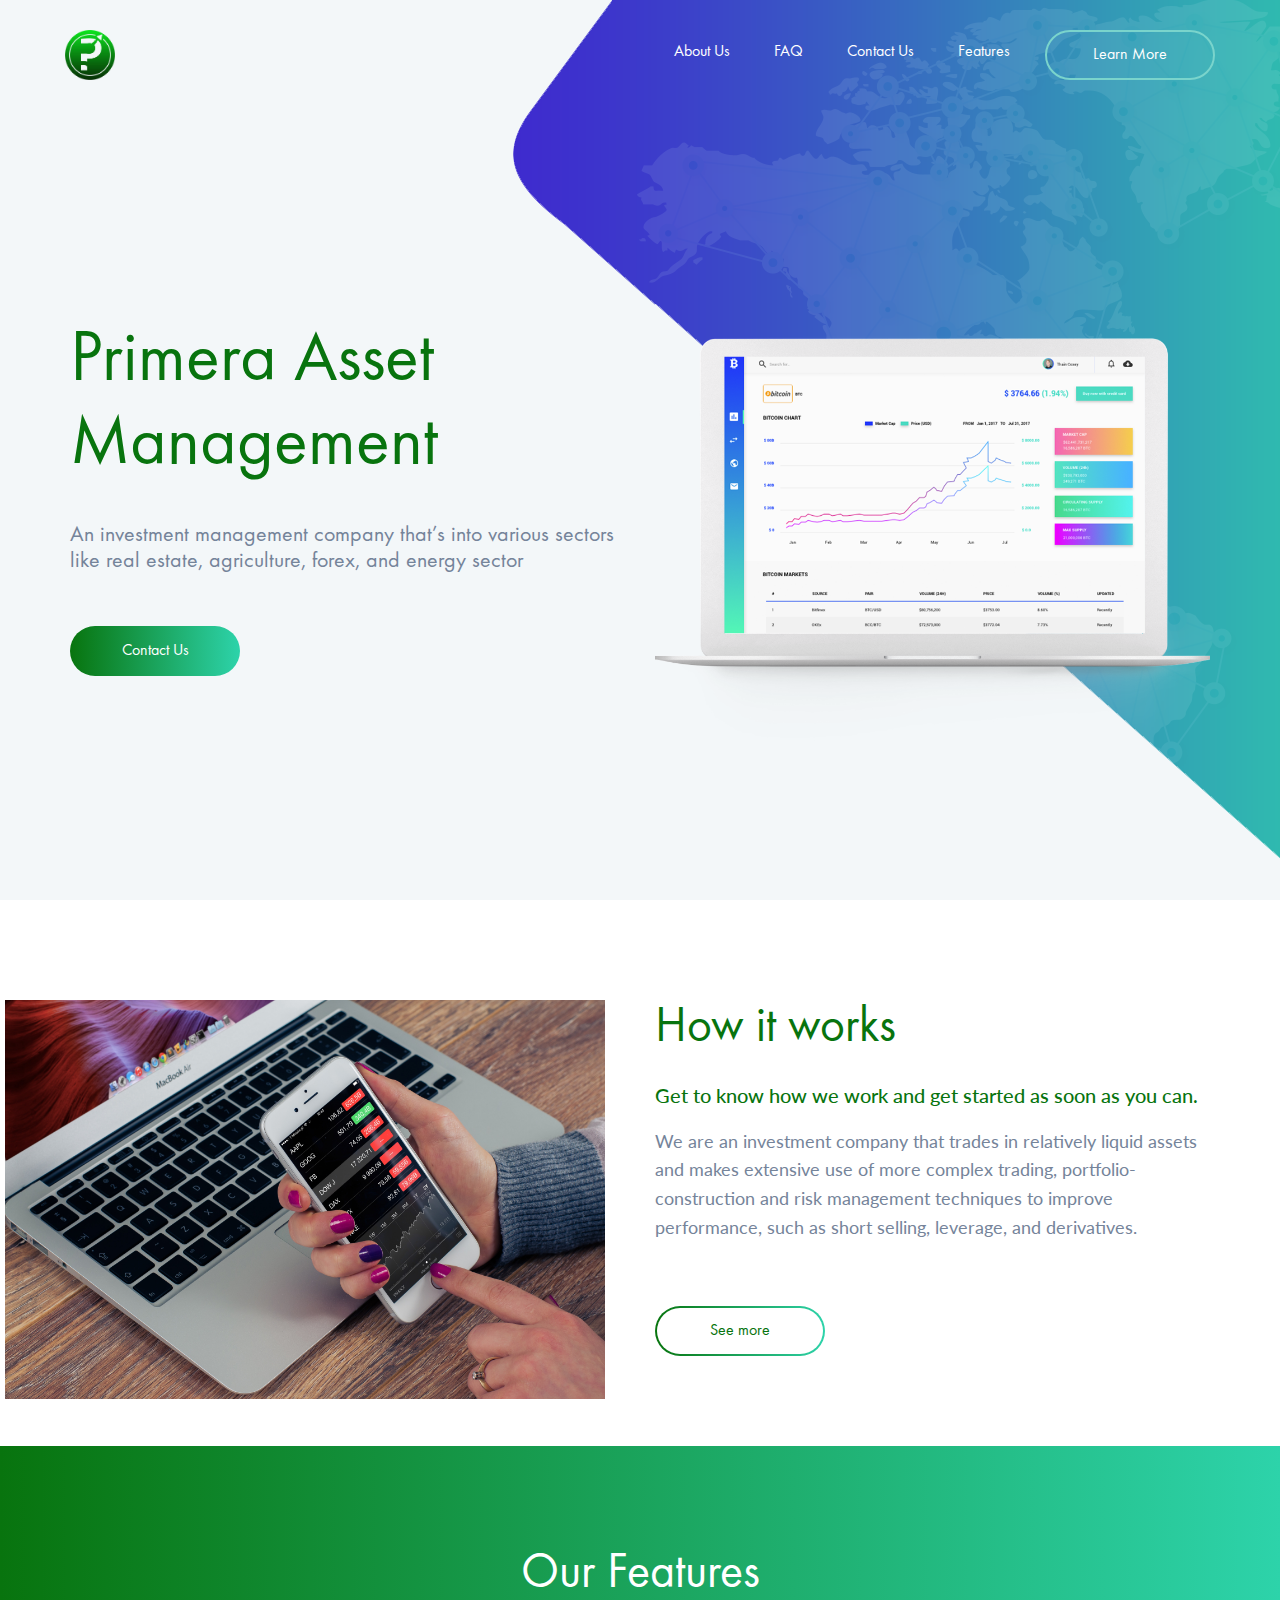
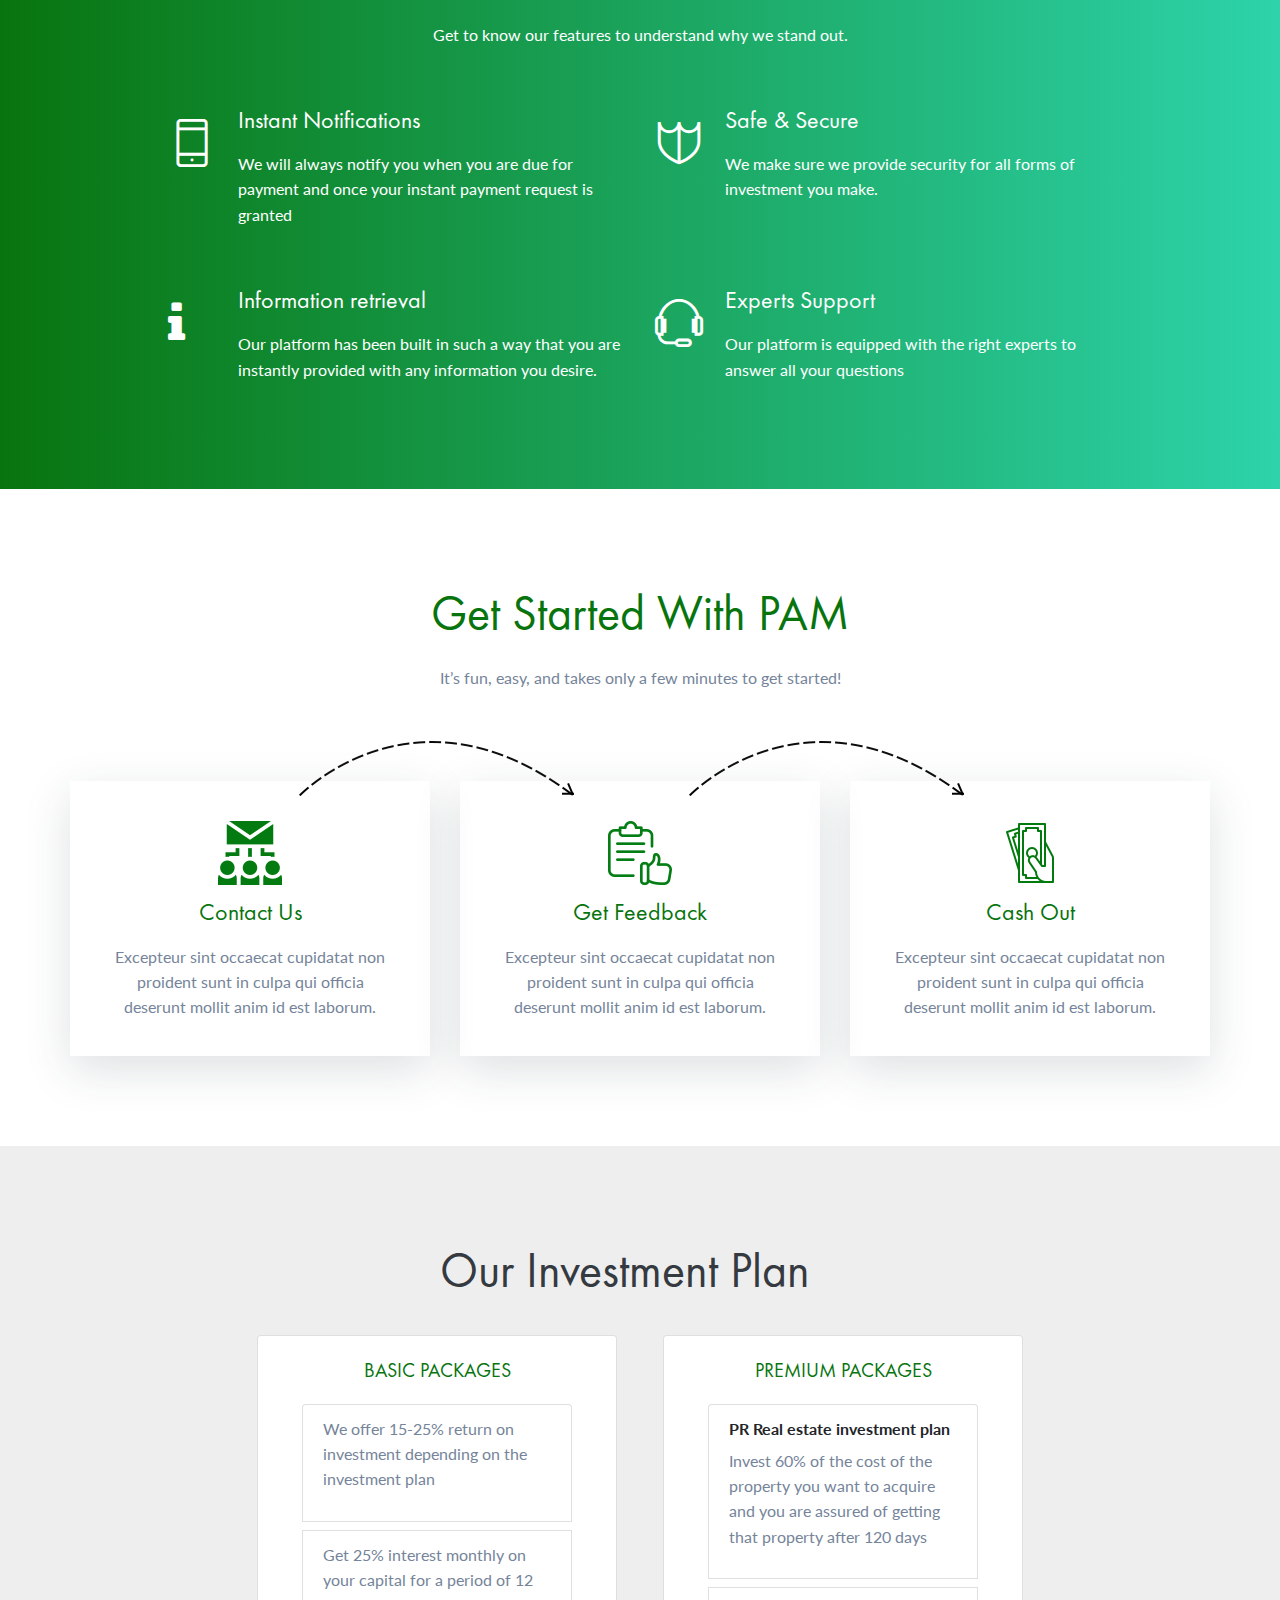
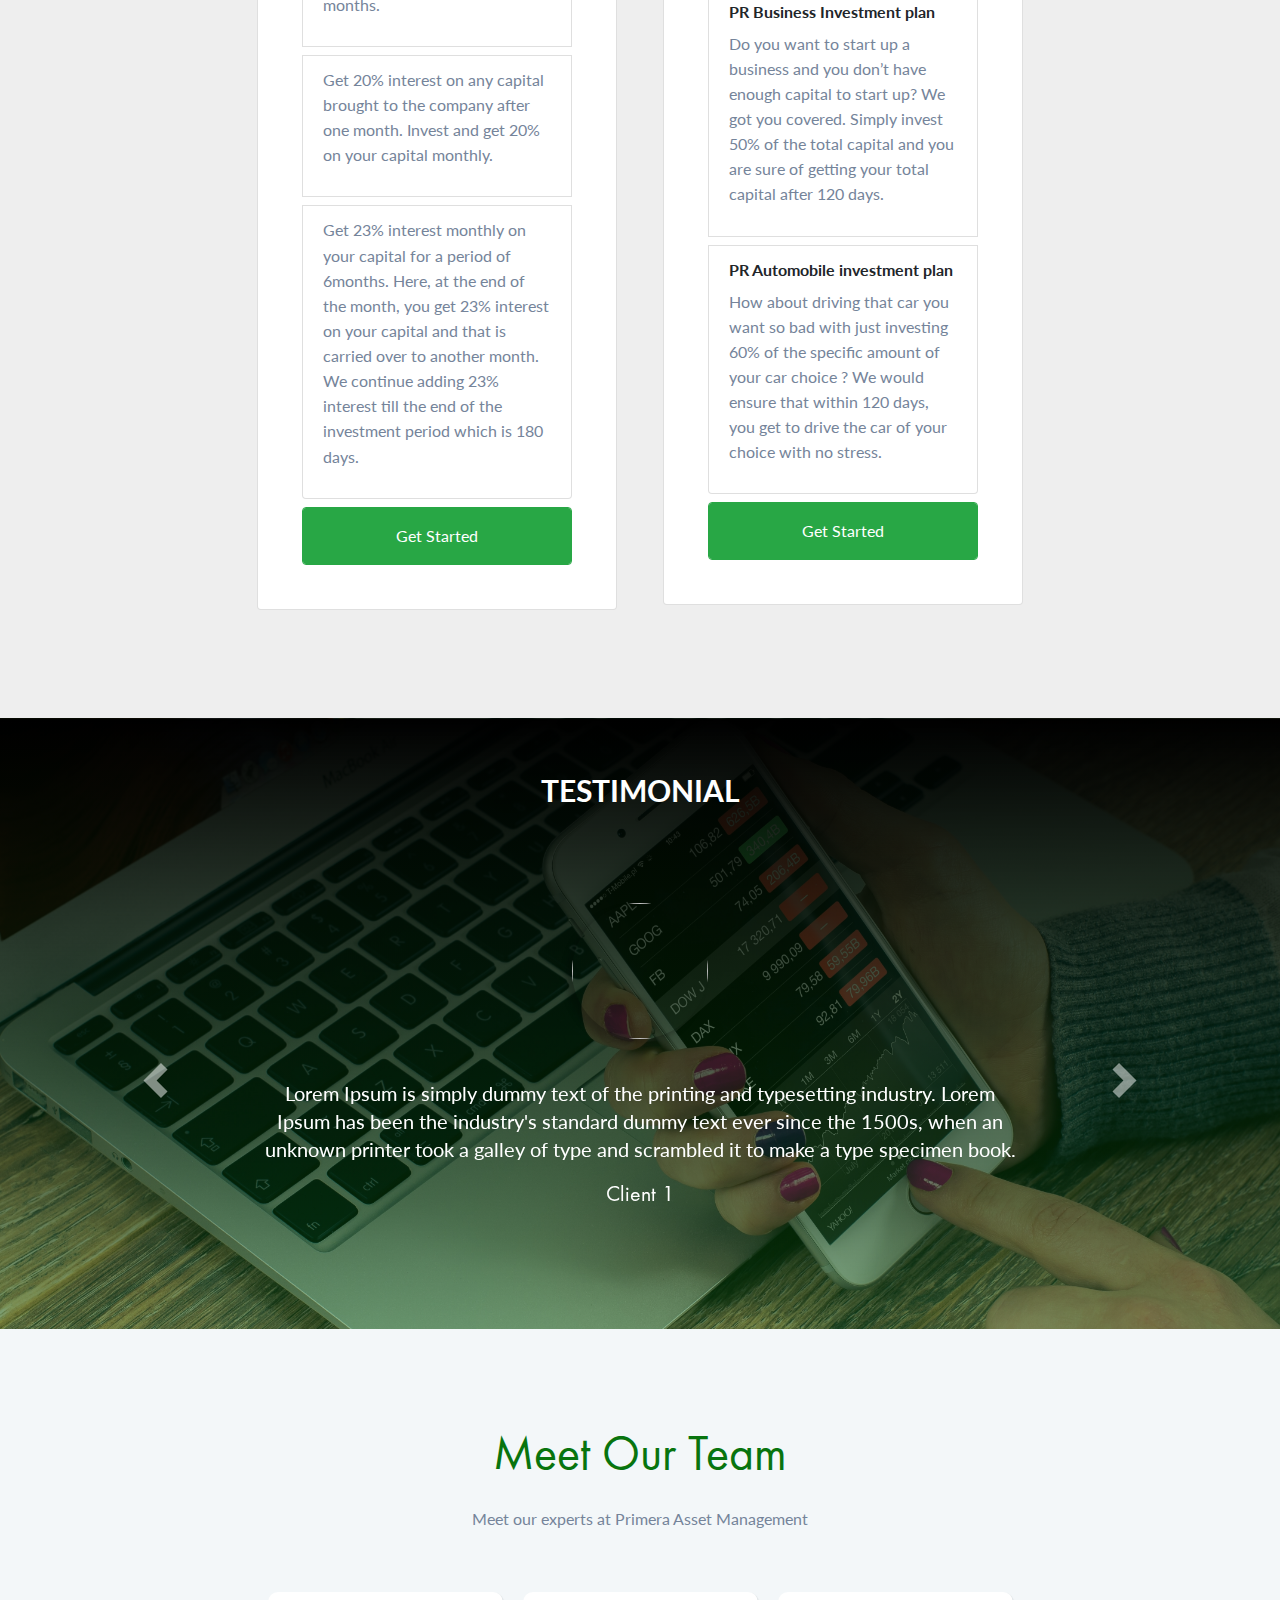
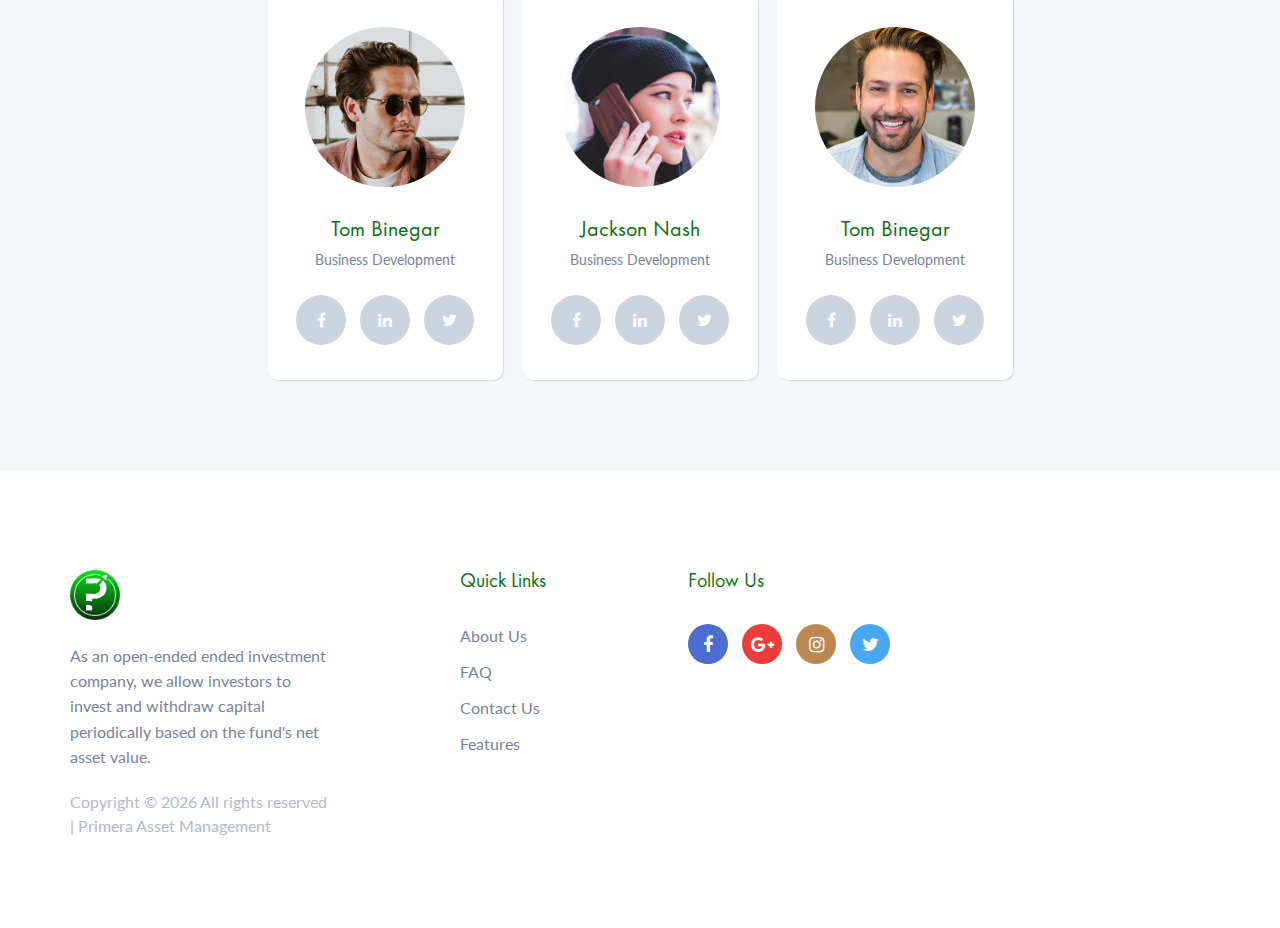
==== commit c96285bc: "Update image on how it works section" ====
--- a/index.html
+++ b/index.html
@@ -104,7 +104,7 @@
           </div>
         </div>
         <div class="about-img">
-          <img src="img/about-img-primera.jpg" alt="" />
+          <img src="img/testimonial.jpg" alt="" />
         </div>
       </div>
     </section>
